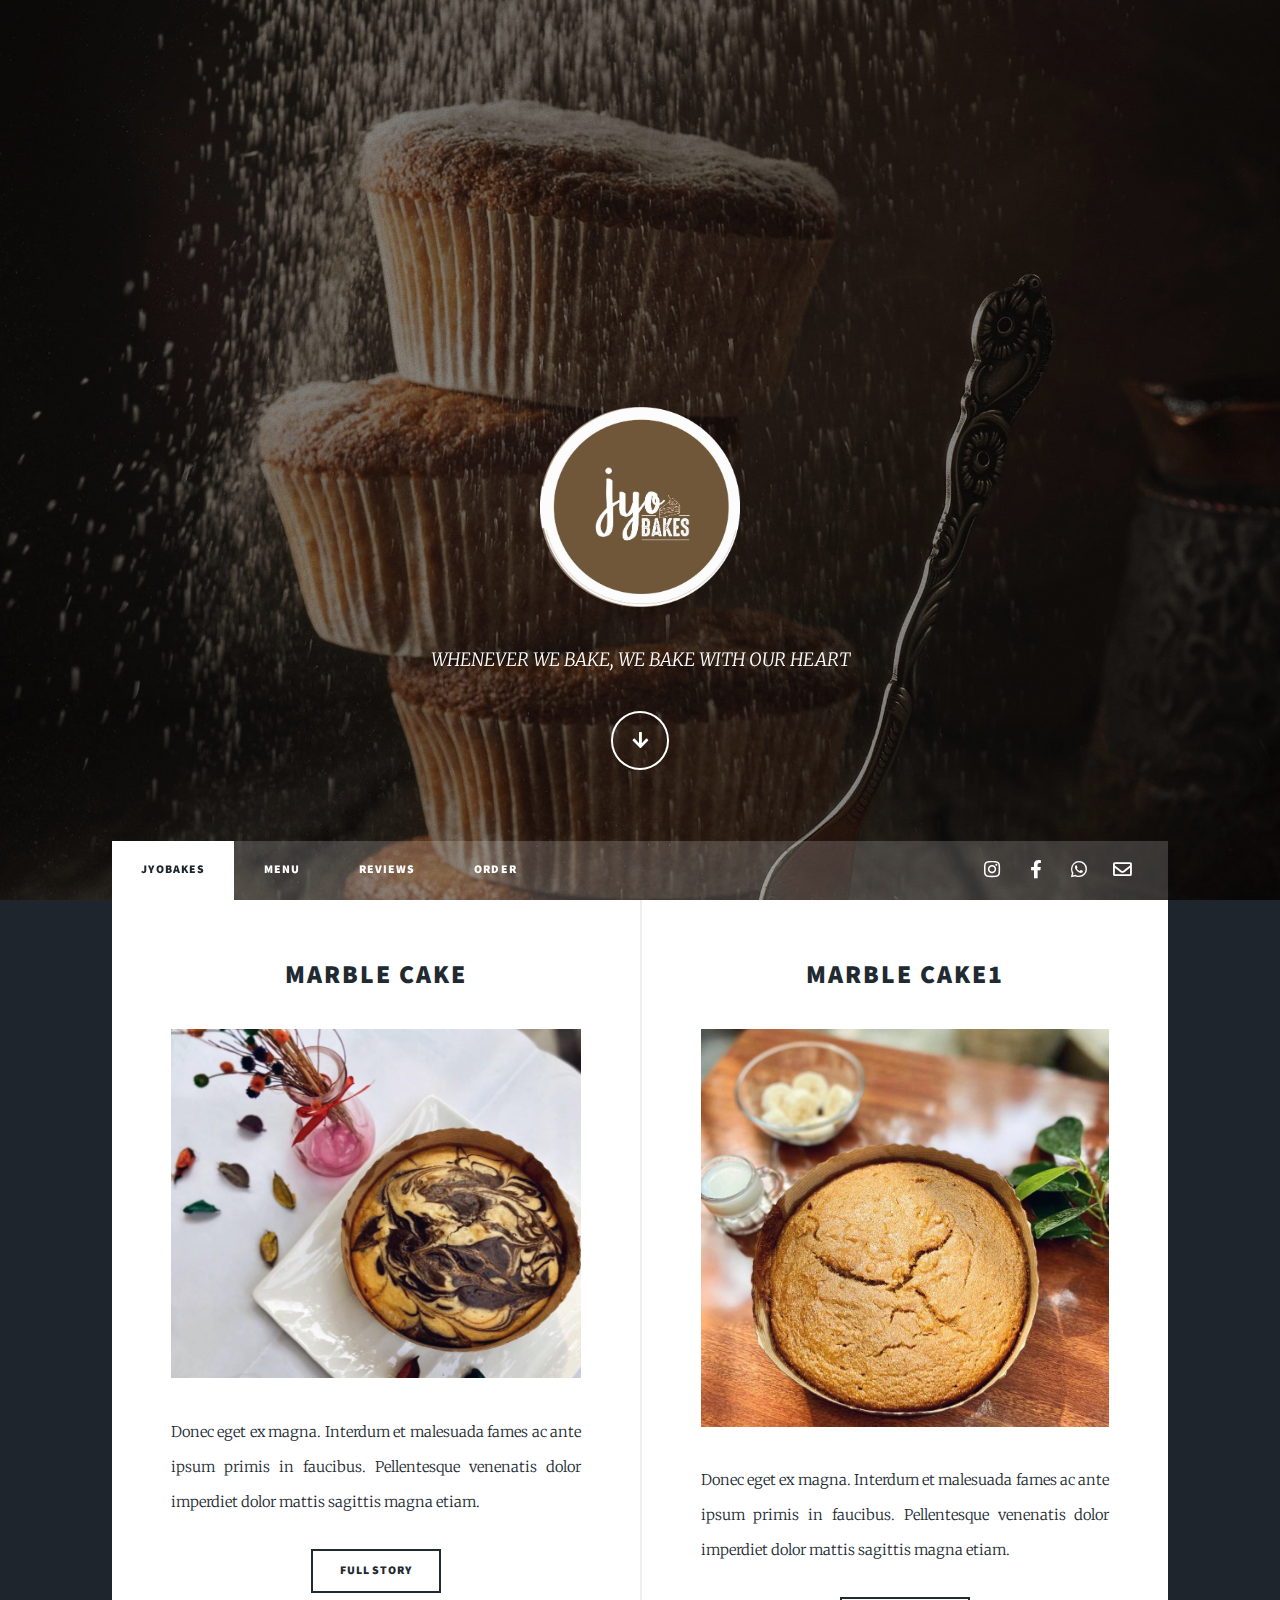
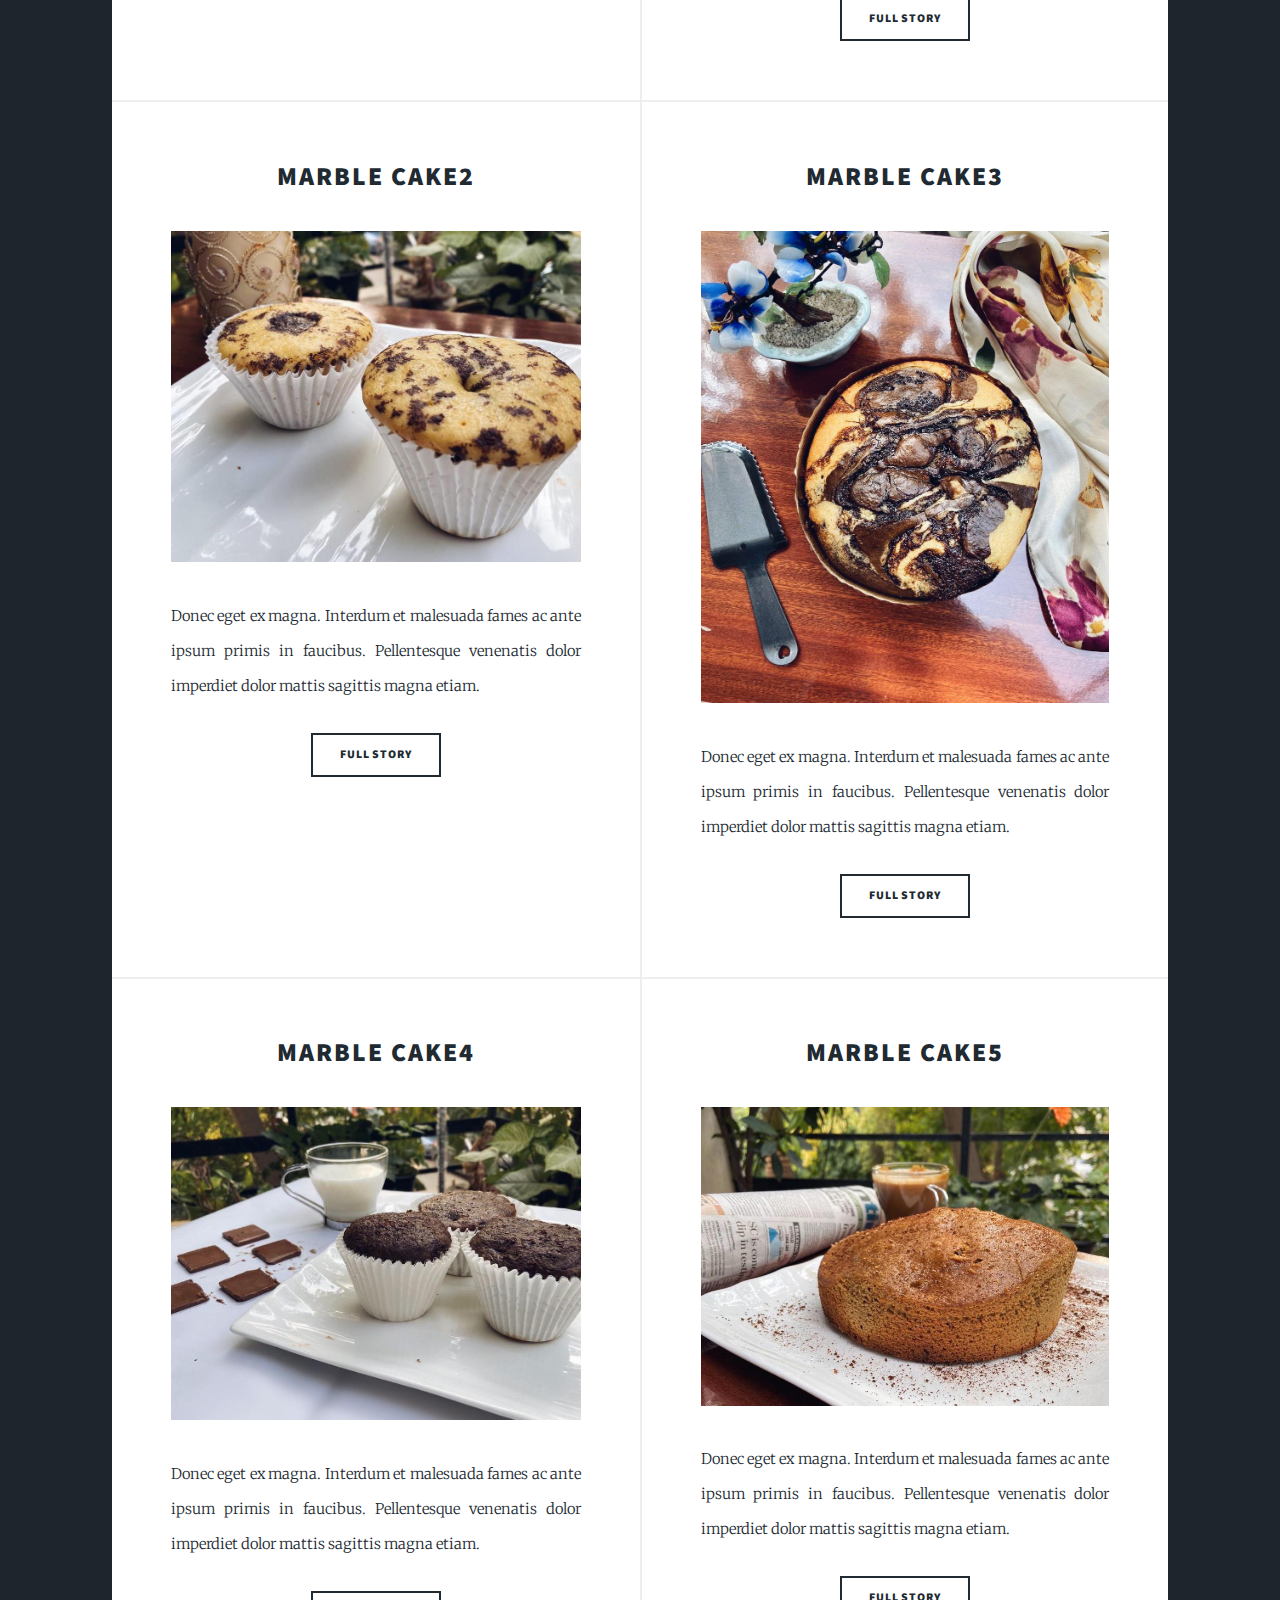
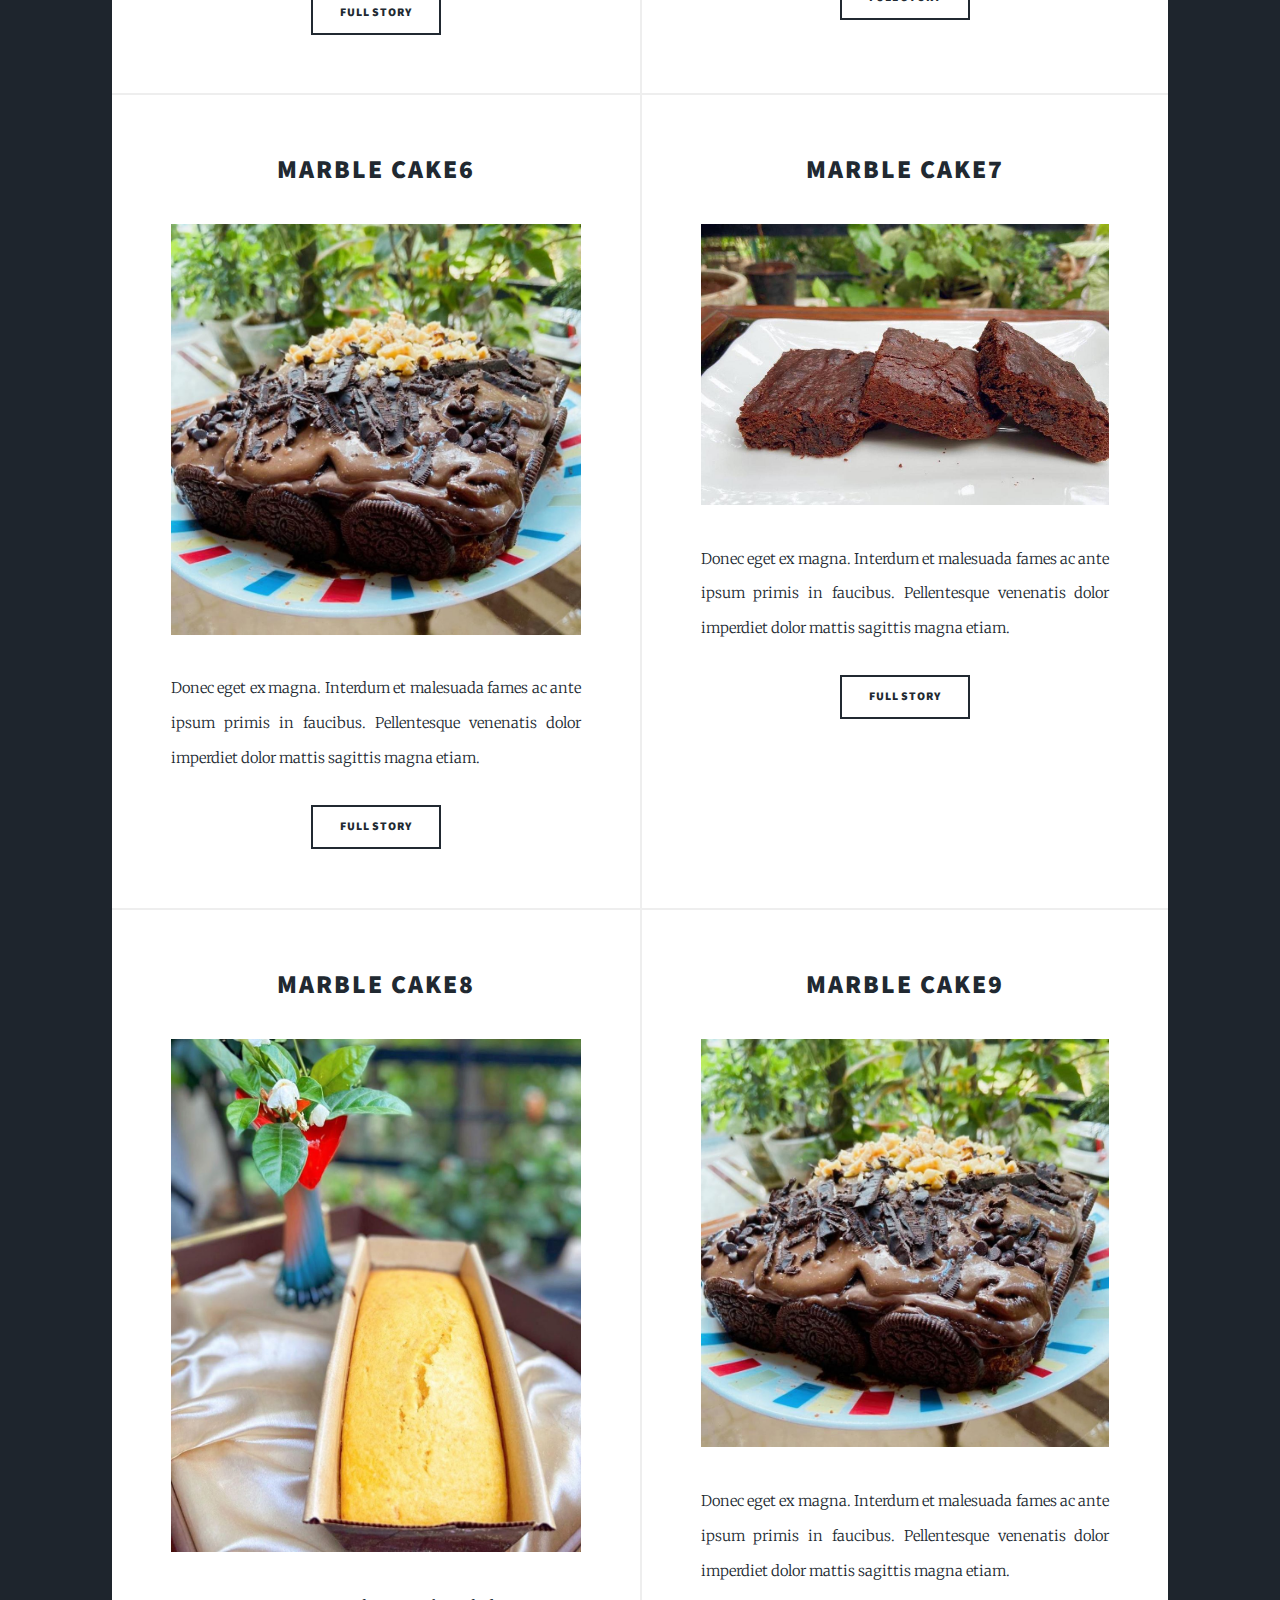
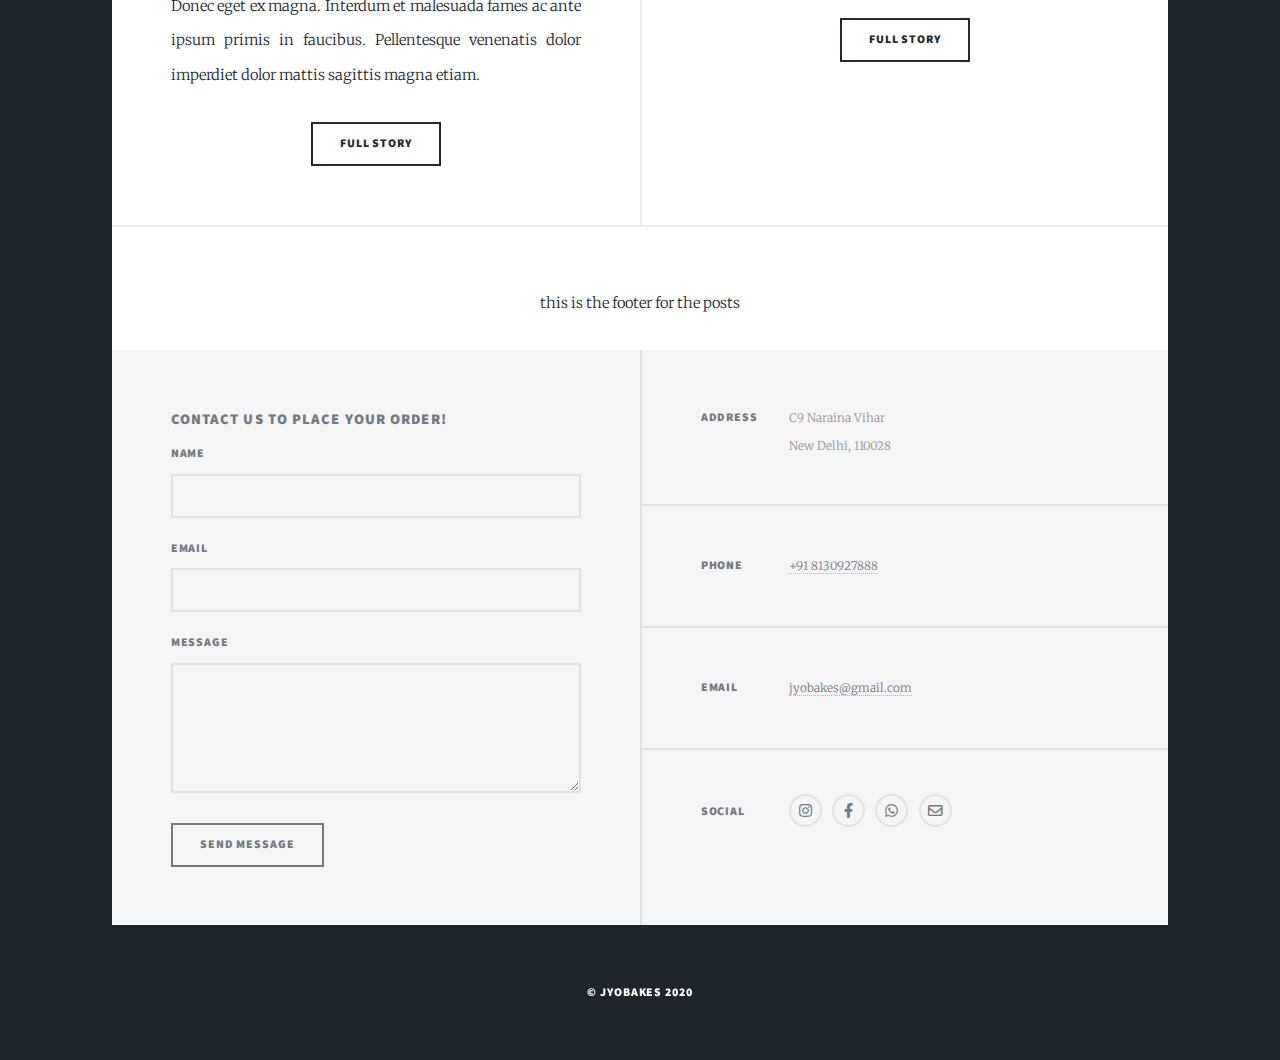
==== index.html @ 5ec3e8c3 "project structure for github pages" ====
<!DOCTYPE HTML>
<!--
	Massively by HTML5 UP
	html5up.net | @ajlkn
	Free for personal and commercial use under the CCA 3.0 license (html5up.net/license)
-->
<html>
	<head>
		<title>JyoBakes</title>
		<link rel="shortcut icon" href="logo.png" type="image/x-icon">
		<meta charset="utf-8" />
		<meta name="viewport" content="width=device-width, initial-scale=1, user-scalable=no" />
		<link rel="stylesheet" href="assets/css/main.css" />
		<noscript><link rel="stylesheet" href="assets/css/noscript.css" /></noscript>
	</head>
	<body class="is-preload">

		<!-- Wrapper -->
			<div id="wrapper" class="fade-in">

				<!-- Intro -->
					<div id="intro">
						<!-- <h1> JyoBakes</h1> -->
						<!-- <img src="logo2.png"> -->
						<img src="logo2.png" alt="JyoBakes Logo" width="200px"; height="200px"; />
						<br>
						<p>WHENEVER WE BAKE, WE BAKE WITH OUR HEART</p>
						<ul class="actions">
							<li><a href="#header" class="button icon solid solo fa-arrow-down scrolly">`</a></li>
						</ul>
					</div>

				<!-- Header -->
					<header id="header">
						<a href="index.html" class="logo">JyoBakes</a>
					</header>

				<!-- Nav -->
					<nav id="nav">
						<ul class="links">
							<li class="active"><a href="index.html">JyoBakes</a></li>
							<li><a href="generic.html">Menu</a></li>
							<li><a href="elements.html">Reviews</a></li>
							<li><a href="#order">Order</a></li>

						</ul>
						<ul class="icons">
							<li><a href="https://www.instagram.com/jyobakes/" target="_blank" class="icon brands fa-instagram"><span class="label">Instagram</span></a></li>
							<li><a href="https://www.facebook.com/jyobakes" target="_blank" class="icon brands fa-facebook-f"><span class="label">Facebook</span></a></li>
							<li><a href="https://api.whatsapp.com/send?phone=+918130927888"target="_blank" class="icon brands fa-whatsapp"><span class="label">Whatsapp</span></a></li>
							<li><a href="mailto:jyobakes@gmail.com" class="icon fa-envelope"><span class="label">Email</span></a></li>
						</ul>
					</nav>

				<!-- Main -->
					<div id="main">

						<!-- Featured Post -->
							<!-- <article class="post featured">
								<header class="major">
									<span class="date">April 25, 2017</span>
									<h2><a href="#">And this is a<br />
									massive headline</a></h2>
									<p>Aenean ornare velit lacus varius enim ullamcorper proin aliquam<br />
									facilisis ante sed etiam magna interdum congue. Lorem ipsum dolor<br />
									amet nullam sed etiam veroeros.</p>
								</header>
								<a href="#" class="image main"><img src="images/pic01.jpg" alt="" /></a>
								<ul class="actions special">
									<li><a href="#" class="button large">Full Story</a></li>
								</ul>
							</article> -->

						<!-- Posts -->
							<section class="posts">
								<article>
									<header>
										<h2>Marble Cake</h2>
									</header>
									<a href="#" class="image fit"><img src="images/pic02-.jpg" alt="" /></a>
									<p>Donec eget ex magna. Interdum et malesuada fames ac ante ipsum primis in faucibus. Pellentesque venenatis dolor imperdiet dolor mattis sagittis magna etiam.</p>
									<ul class="actions special">
										<li><a href="#" class="button">Full Story</a></li>
									</ul>
								</article>
								<article>
									<header>
										<h2>Marble Cake1</h2>
									</header>
									<a href="#" class="image fit"><img src="images/pic03-.jpg" alt="" /></a>
									<p>Donec eget ex magna. Interdum et malesuada fames ac ante ipsum primis in faucibus. Pellentesque venenatis dolor imperdiet dolor mattis sagittis magna etiam.</p>
									<ul class="actions special">
										<li><a href="#" class="button">Full Story</a></li>
									</ul>
								</article>
								<article>
									<header>
										<h2>Marble Cake2</h2>
									</header>
									<a href="#" class="image fit"><img src="images/pic04-.jpg" alt="" /></a>
									<p>Donec eget ex magna. Interdum et malesuada fames ac ante ipsum primis in faucibus. Pellentesque venenatis dolor imperdiet dolor mattis sagittis magna etiam.</p>
									<ul class="actions special">
										<li><a href="#" class="button">Full Story</a></li>
									</ul>
								</article>
								<article>
									<header>
										<h2>Marble Cake3</h2>
									</header>
									<a href="#" class="image fit"><img src="images/pic05-.jpg" alt="" /></a>
									<p>Donec eget ex magna. Interdum et malesuada fames ac ante ipsum primis in faucibus. Pellentesque venenatis dolor imperdiet dolor mattis sagittis magna etiam.</p>
									<ul class="actions special">
										<li><a href="#" class="button">Full Story</a></li>
									</ul>
								</article>
								<article>
									<header>
										<h2>Marble Cake4</h2>
									</header>
									<a href="#" class="image fit"><img src="images/pic06-.jpg" alt="" /></a>
									<p>Donec eget ex magna. Interdum et malesuada fames ac ante ipsum primis in faucibus. Pellentesque venenatis dolor imperdiet dolor mattis sagittis magna etiam.</p>
									<ul class="actions special">
										<li><a href="#" class="button">Full Story</a></li>
									</ul>
								</article>
								<article>
									<header>
										<h2>Marble Cake5</h2>
									</header>
									<a href="#" class="image fit"><img src="images/pic07-.jpg" alt="" /></a>
									<p>Donec eget ex magna. Interdum et malesuada fames ac ante ipsum primis in faucibus. Pellentesque venenatis dolor imperdiet dolor mattis sagittis magna etiam.</p>
									<ul class="actions special">
										<li><a href="#" class="button">Full Story</a></li>
									</ul>
								</article>
								<article>
									<header>
										<h2>Marble Cake6</h2>
									</header>
									<a href="#" class="image fit"><img src="images/pic10-.jpg" alt="" /></a>
									<p>Donec eget ex magna. Interdum et malesuada fames ac ante ipsum primis in faucibus. Pellentesque venenatis dolor imperdiet dolor mattis sagittis magna etiam.</p>
									<ul class="actions special">
										<li><a href="#" class="button">Full Story</a></li>
									</ul>
								</article>
								<article>
									<header>
										<h2>Marble Cake7</h2>
									</header>
									<a href="#" class="image fit"><img src="images/pic08-.jpg" alt="" /></a>
									<p>Donec eget ex magna. Interdum et malesuada fames ac ante ipsum primis in faucibus. Pellentesque venenatis dolor imperdiet dolor mattis sagittis magna etiam.</p>
									<ul class="actions special">
										<li><a href="#" class="button">Full Story</a></li>
									</ul>
								</article>
								<article>
									<header>
										<h2>Marble Cake8</h2>
									</header>
									<a href="#" class="image fit"><img src="images/pic09-.jpg" alt="" /></a>
									<p>Donec eget ex magna. Interdum et malesuada fames ac ante ipsum primis in faucibus. Pellentesque venenatis dolor imperdiet dolor mattis sagittis magna etiam.</p>
									<ul class="actions special">
										<li><a href="#" class="button">Full Story</a></li>
									</ul>
								</article>
								<article>
									<header>
										<h2>Marble Cake9</h2>
									</header>
									<a href="#" class="image fit"><img src="images/pic10-.jpg" alt="" /></a>
									<p>Donec eget ex magna. Interdum et malesuada fames ac ante ipsum primis in faucibus. Pellentesque venenatis dolor imperdiet dolor mattis sagittis magna etiam.</p>
									<ul class="actions special">
										<li><a href="#" class="button">Full Story</a></li>
									</ul>
								</article>
							</section>
							
						<!-- Footer -->
							<footer>
								this is the footer for the posts
							</footer>

					</div>

				<!-- Footer -->
					<footer id="footer">
						<section id="order">
						<h4>Contact us to place your order! </h4>
							<form method="post" action="#">
								<div class="fields">
									<div class="field">
										<label for="name">Name</label>
										<input type="text" name="name" id="name" />
									</div>
									<div class="field">
										<label for="email">Email</label>
										<input type="text" name="email" id="email" />
									</div>
									<div class="field">
										<label for="message">Message</label>
										<textarea name="message" id="message" rows="3"></textarea>
									</div>
								</div>
								<ul class="actions">
									<li><input type="submit" value="Send Message" /></li>
								</ul>
							</form>
						</section>
						<section class="split contact">
							<section class="alt">
								<h3>Address</h3>
								<p>C9 Naraina Vihar<br />
								New Delhi, 110028</p>
							</section>
							<section>
								<h3>Phone</h3>
								<p><a href="#">+91 8130927888</a></p>
							</section>
							<section>
								<h3>Email</h3>
								<p><a href="#">jyobakes@gmail.com</a></p>
							</section>
							<section>
								<h3>Social</h3>
								<ul class="icons alt">
									<li><a href="https://www.instagram.com/jyobakes/" target="_blank" class="icon brands alt fa-instagram"><span class="label">Instagram</span></a></li>
									<li><a href="https://www.facebook.com/jyobakes" target="_blank" class="icon brands alt fa-facebook-f"><span class="label">Facebook</span></a></li>
									<li><a href="https://api.whatsapp.com/send?phone=+918130927888" target="_blank" class="icon brands alt fa-whatsapp"><span class="label">Whatsapp</span></a></li>
									<li><a href="mailto:jyobakes@gmail.com" class="icon alt fa-envelope"><span class="label">Email</span></a></li>
								</ul>
							</section>
						</section>
					</footer>

				<!-- Copyright -->
					<div id="copyright">
						<ul><h6>&copy; JyoBakes 2020</h6>
						</ul>
					</div>

					<a href="https://api.whatsapp.com/send?phone=+918130927888" class="floater-whatsapp">
						<img alt="JyoBakes Whatsapp Link" src="./images/WhatsApp.svg">
					</a>
			</div>

		<!-- Scripts -->
		<!-- <script>
							// When the user scrolls the page, execute myFunction 
				window.onscroll = function() {myFunction()};

				// Get the header
				var header = document.getElementById("nav");

				// Get the offset position of the navbar
				var sticky = header.offsetTop;

				// Add the sticky class to the header when you reach its scroll position. Remove "sticky" when you leave the scroll position
				function myFunction() {
					if (window.pageYOffset > sticky) {
						header.classList.add("sticky");
					} else {
						header.classList.remove("sticky");
					}
				}
		</script> -->
			<script src="assets/js/jquery.min.js"></script>
			<script src="assets/js/jquery.scrollex.min.js"></script>
			<script src="assets/js/jquery.scrolly.min.js"></script>
			<script src="assets/js/browser.min.js"></script>
			<script src="assets/js/breakpoints.min.js"></script>
			<script src="assets/js/util.js"></script>
			<script src="assets/js/main.js"></script>

	</body>
</html>
---- assets/css/main.css ----
@import url(fontawesome-all.min.css);
@import url("https://fonts.googleapis.com/css?family=Merriweather:300,700,300italic,700italic|Source+Sans+Pro:900");

/*
	Massively by HTML5 UP
	html5up.net | @ajlkn
	Free for personal and commercial use under the CCA 3.0 license (html5up.net/license)
*/

html, body, div, span, applet, object,
iframe, h1, h2, h3, h4, h5, h6, p, blockquote,
pre, a, abbr, acronym, address, big, cite,
code, del, dfn, em, img, ins, kbd, q, s, samp,
small, strike, strong, sub, sup, tt, var, b,
u, i, center, dl, dt, dd, ol, ul, li, fieldset,
form, label, legend, table, caption, tbody,
tfoot, thead, tr, th, td, article, aside,
canvas, details, embed, figure, figcaption,
footer, header, hgroup, menu, nav, output, ruby,
section, summary, time, mark, audio, video {
	margin: 0;
	padding: 0;
	border: 0;
	font-size: 100%;
	font: inherit;
	vertical-align: baseline;}

article, aside, details, figcaption, figure,
footer, header, hgroup, menu, nav, section {
	display: block;}

body {
	line-height: 1;
}

ol, ul {
	list-style: none;
}

blockquote, q {
	quotes: none;
}

	blockquote:before, blockquote:after, q:before, q:after {
		content: '';
		content: none;
	}

table {
	border-collapse: collapse;
	border-spacing: 0;
}

body {
	-webkit-text-size-adjust: none;
}

mark {
	background-color: transparent;
	color: inherit;
}

input::-moz-focus-inner {
	border: 0;
	padding: 0;
}

input, select, textarea {
	-moz-appearance: none;
	-webkit-appearance: none;
	-ms-appearance: none;
	appearance: none;
}

/* Basic */

	@-ms-viewport {
		width: device-width;
	}

	body {
		-ms-overflow-style: scrollbar;
	}

	@media screen and (max-width: 480px) {

		html, body {
			min-width: 320px;
		}

	}

	html {
		box-sizing: border-box;
	}

	*, *:before, *:after {
		box-sizing: inherit;
	}

	body {
		background-color: #1e252d;
	}

		body.is-preload *, body.is-preload *:before, body.is-preload *:after {
			-moz-animation: none !important;
			-webkit-animation: none !important;
			-ms-animation: none !important;
			animation: none !important;
			-moz-transition: none !important;
			-webkit-transition: none !important;
			-ms-transition: none !important;
			transition: none !important;
		}

/* Type */

	html {
		font-size: 16pt;
	}

		@media screen and (max-width: 1680px) {

			html {
				font-size: 12pt;
			}

		}

		@media screen and (max-width: 1280px) {

			html {
				font-size: 11pt;
			}

		}

		@media screen and (max-width: 360px) {

			html {
				font-size: 10pt;
			}

		}

	body {
		color: #212931;
	}

	body, input, select, textarea {
		font-family: "Merriweather", Georgia, serif;
		font-weight: 300;
		font-size: 1rem;
		line-height: 2.375;
	}

	a {
		-moz-transition: color 0.2s ease-in-out, background-color 0.2s ease-in-out, border-color 0.2s ease-in-out, box-shadow 0.2s ease-in-out;
		-webkit-transition: color 0.2s ease-in-out, background-color 0.2s ease-in-out, border-color 0.2s ease-in-out, box-shadow 0.2s ease-in-out;
		-ms-transition: color 0.2s ease-in-out, background-color 0.2s ease-in-out, border-color 0.2s ease-in-out, box-shadow 0.2s ease-in-out;
		transition: color 0.2s ease-in-out, background-color 0.2s ease-in-out, border-color 0.2s ease-in-out, box-shadow 0.2s ease-in-out;
		border-bottom: dotted 1px;
		text-decoration: none;
	}

		a:hover {
			color: #70573A !important;
			border-bottom-color: transparent;
		}

	strong, b {
		font-weight: 600;
	}

	em, i {
		font-style: italic;
	}

	p {
		text-align: justify;
		margin: 0 0 2rem 0;
	}

	h1, h2, h3, h4, h5, h6 {
		font-family: "Source Sans Pro", Helvetica, sans-serif;
		font-weight: 900;
		line-height: 1.5;
		letter-spacing: 0.075em;
		text-transform: uppercase;
		margin: 0 0 1rem 0;
	}

		h1 a, h2 a, h3 a, h4 a, h5 a, h6 a {
			border-bottom: 0;
			color: inherit;
			text-decoration: none;
		}

	h1 {
		font-size: 4rem;
		line-height: 1.1;
		margin: 0 0 2rem 0;
	}

	h2 {
		font-size: 1.75rem;
		line-height: 1.3;
		margin: 0 0 1.5rem 0;
	}

	h3 {
		font-size: 1.25rem;
		margin: 0 0 1.5rem 0;
	}

	h4 {
		font-size: 1rem;
	}

	h5 {
		font-size: 0.9rem;
	}

	h6 {
		font-size: 0.8rem;
	}

	sub {
		font-size: 0.8rem;
		position: relative;
		top: 0.5rem;
	}

	sup {
		font-size: 0.8rem;
		position: relative;
		top: -0.5rem;
	}

	blockquote {
		border-left: solid 4px;
		font-style: italic;
		margin: 0 0 2rem 0;
		padding: 0.5rem 0 0.5rem 2rem;
	}

	code {
		border: solid 2px;
		font-family: "Courier New", monospace;
		font-size: 0.9rem;
		margin: 0 0.25rem;
		padding: 0.25rem 0.65rem;
	}

	pre {
		-webkit-overflow-scrolling: touch;
		font-family: "Courier New", monospace;
		font-size: 0.9rem;
		margin: 0 0 2rem 0;
	}

		pre code {
			display: block;
			line-height: 1.75;
			padding: 1rem 1.5rem;
			overflow-x: auto;
		}

	hr {
		border: 0;
		border-bottom: solid 2px;
		margin: 3rem 0;
	}

		hr.major {
			margin: 5rem 0;
		}

	.align-left {
		text-align: left;
	}

	.align-center {
		text-align: center;
	}

	.align-right {
		text-align: right;
	}

	input, select, textarea {
		color: #212931;
	}

	a {
		color: #212931;
		border-bottom-color: rgba(33, 41, 49, 0.5);
	}

		a:hover {
			border-bottom-color: transparent;
			color: #70573A !important;
		}

	strong, b {
		color: #212931;
	}

	h1, h2, h3, h4, h5, h6 {
		color: #212931;
	}

	blockquote {
		border-left-color: #eeeeee;
	}

	code {
		background: rgba(220, 220, 220, 0.25);
		border-color: #eeeeee;
	}

	hr {
		border-bottom-color: #eeeeee;
	}

/* Row */

	.row {
		display: flex;
		flex-wrap: wrap;
		box-sizing: border-box;
		align-items: stretch;
	}

		.row > * {
			box-sizing: border-box;
		}

		.row.gtr-uniform > * > :last-child {
			margin-bottom: 0;
		}

		.row.aln-left {
			justify-content: flex-start;
		}

		.row.aln-center {
			justify-content: center;
		}

		.row.aln-right {
			justify-content: flex-end;
		}

		.row.aln-top {
			align-items: flex-start;
		}

		.row.aln-middle {
			align-items: center;
		}

		.row.aln-bottom {
			align-items: flex-end;
		}

		.row > .imp {
			order: -1;
		}

		.row > .col-1 {
			width: 8.33333%;
		}

		.row > .off-1 {
			margin-left: 8.33333%;
		}

		.row > .col-2 {
			width: 16.66667%;
		}

		.row > .off-2 {
			margin-left: 16.66667%;
		}

		.row > .col-3 {
			width: 25%;
		}

		.row > .off-3 {
			margin-left: 25%;
		}

		.row > .col-4 {
			width: 33.33333%;
		}

		.row > .off-4 {
			margin-left: 33.33333%;
		}

		.row > .col-5 {
			width: 41.66667%;
		}

		.row > .off-5 {
			margin-left: 41.66667%;
		}

		.row > .col-6 {
			width: 50%;
		}

		.row > .off-6 {
			margin-left: 50%;
		}

		.row > .col-7 {
			width: 58.33333%;
		}

		.row > .off-7 {
			margin-left: 58.33333%;
		}

		.row > .col-8 {
			width: 66.66667%;
		}

		.row > .off-8 {
			margin-left: 66.66667%;
		}

		.row > .col-9 {
			width: 75%;
		}

		.row > .off-9 {
			margin-left: 75%;
		}

		.row > .col-10 {
			width: 83.33333%;
		}

		.row > .off-10 {
			margin-left: 83.33333%;
		}

		.row > .col-11 {
			width: 91.66667%;
		}

		.row > .off-11 {
			margin-left: 91.66667%;
		}

		.row > .col-12 {
			width: 100%;
		}

		.row > .off-12 {
			margin-left: 100%;
		}

		.row.gtr-0 {
			margin-top: 0;
			margin-left: 0rem;
		}

			.row.gtr-0 > * {
				padding: 0 0 0 0rem;
			}

			.row.gtr-0.gtr-uniform {
				margin-top: 0rem;
			}

				.row.gtr-0.gtr-uniform > * {
					padding-top: 0rem;
				}

		.row.gtr-25 {
			margin-top: 0;
			margin-left: -0.375rem;
		}

			.row.gtr-25 > * {
				padding: 0 0 0 0.375rem;
			}

			.row.gtr-25.gtr-uniform {
				margin-top: -0.375rem;
			}

				.row.gtr-25.gtr-uniform > * {
					padding-top: 0.375rem;
				}

		.row.gtr-50 {
			margin-top: 0;
			margin-left: -0.75rem;
		}

			.row.gtr-50 > * {
				padding: 0 0 0 0.75rem;
			}

			.row.gtr-50.gtr-uniform {
				margin-top: -0.75rem;
			}

				.row.gtr-50.gtr-uniform > * {
					padding-top: 0.75rem;
				}

		.row {
			margin-top: 0;
			margin-left: -1.5rem;
		}

			.row > * {
				padding: 0 0 0 1.5rem;
			}

			.row.gtr-uniform {
				margin-top: -1.5rem;
			}

				.row.gtr-uniform > * {
					padding-top: 1.5rem;
				}

		.row.gtr-150 {
			margin-top: 0;
			margin-left: -2.25rem;
		}

			.row.gtr-150 > * {
				padding: 0 0 0 2.25rem;
			}

			.row.gtr-150.gtr-uniform {
				margin-top: -2.25rem;
			}

				.row.gtr-150.gtr-uniform > * {
					padding-top: 2.25rem;
				}

		.row.gtr-200 {
			margin-top: 0;
			margin-left: -3rem;
		}

			.row.gtr-200 > * {
				padding: 0 0 0 3rem;
			}

			.row.gtr-200.gtr-uniform {
				margin-top: -3rem;
			}

				.row.gtr-200.gtr-uniform > * {
					padding-top: 3rem;
				}

		@media screen and (max-width: 1680px) {

			.carousel {
				padding: 1.5em 0 1.5em 0;
			}

				.carousel .reel {
					padding: 0 1.5em 0 1.5em;
				}

				.carousel article {
					width: 18em;
					margin: 0 1.25em 0 0;
				}

			.row {
				display: flex;
				flex-wrap: wrap;
				box-sizing: border-box;
				align-items: stretch;
			}

				.row > * {
					box-sizing: border-box;
				}

				.row.gtr-uniform > * > :last-child {
					margin-bottom: 0;
				}

				.row.aln-left {
					justify-content: flex-start;
				}

				.row.aln-center {
					justify-content: center;
				}

				.row.aln-right {
					justify-content: flex-end;
				}

				.row.aln-top {
					align-items: flex-start;
				}

				.row.aln-middle {
					align-items: center;
				}

				.row.aln-bottom {
					align-items: flex-end;
				}

				.row > .imp-xlarge {
					order: -1;
				}

				.row > .col-1-xlarge {
					width: 8.33333%;
				}

				.row > .off-1-xlarge {
					margin-left: 8.33333%;
				}

				.row > .col-2-xlarge {
					width: 16.66667%;
				}

				.row > .off-2-xlarge {
					margin-left: 16.66667%;
				}

				.row > .col-3-xlarge {
					width: 25%;
				}

				.row > .off-3-xlarge {
					margin-left: 25%;
				}

				.row > .col-4-xlarge {
					width: 33.33333%;
				}

				.row > .off-4-xlarge {
					margin-left: 33.33333%;
				}

				.row > .col-5-xlarge {
					width: 41.66667%;
				}

				.row > .off-5-xlarge {
					margin-left: 41.66667%;
				}

				.row > .col-6-xlarge {
					width: 50%;
				}

				.row > .off-6-xlarge {
					margin-left: 50%;
				}

				.row > .col-7-xlarge {
					width: 58.33333%;
				}

				.row > .off-7-xlarge {
					margin-left: 58.33333%;
				}

				.row > .col-8-xlarge {
					width: 66.66667%;
				}

				.row > .off-8-xlarge {
					margin-left: 66.66667%;
				}

				.row > .col-9-xlarge {
					width: 75%;
				}

				.row > .off-9-xlarge {
					margin-left: 75%;
				}

				.row > .col-10-xlarge {
					width: 83.33333%;
				}

				.row > .off-10-xlarge {
					margin-left: 83.33333%;
				}

				.row > .col-11-xlarge {
					width: 91.66667%;
				}

				.row > .off-11-xlarge {
					margin-left: 91.66667%;
				}

				.row > .col-12-xlarge {
					width: 100%;
				}

				.row > .off-12-xlarge {
					margin-left: 100%;
				}

				.row.gtr-0 {
					margin-top: 0;
					margin-left: 0rem;
				}

					.row.gtr-0 > * {
						padding: 0 0 0 0rem;
					}

					.row.gtr-0.gtr-uniform {
						margin-top: 0rem;
					}

						.row.gtr-0.gtr-uniform > * {
							padding-top: 0rem;
						}

				.row.gtr-25 {
					margin-top: 0;
					margin-left: -0.375rem;
				}

					.row.gtr-25 > * {
						padding: 0 0 0 0.375rem;
					}

					.row.gtr-25.gtr-uniform {
						margin-top: -0.375rem;
					}

						.row.gtr-25.gtr-uniform > * {
							padding-top: 0.375rem;
						}

				.row.gtr-50 {
					margin-top: 0;
					margin-left: -0.75rem;
				}

					.row.gtr-50 > * {
						padding: 0 0 0 0.75rem;
					}

					.row.gtr-50.gtr-uniform {
						margin-top: -0.75rem;
					}

						.row.gtr-50.gtr-uniform > * {
							padding-top: 0.75rem;
						}

				.row {
					margin-top: 0;
					margin-left: -1.5rem;
				}

					.row > * {
						padding: 0 0 0 1.5rem;
					}

					.row.gtr-uniform {
						margin-top: -1.5rem;
					}

						.row.gtr-uniform > * {
							padding-top: 1.5rem;
						}

				.row.gtr-150 {
					margin-top: 0;
					margin-left: -2.25rem;
				}

					.row.gtr-150 > * {
						padding: 0 0 0 2.25rem;
					}

					.row.gtr-150.gtr-uniform {
						margin-top: -2.25rem;
					}

						.row.gtr-150.gtr-uniform > * {
							padding-top: 2.25rem;
						}

				.row.gtr-200 {
					margin-top: 0;
					margin-left: -3rem;
				}

					.row.gtr-200 > * {
						padding: 0 0 0 3rem;
					}

					.row.gtr-200.gtr-uniform {
						margin-top: -3rem;
					}

						.row.gtr-200.gtr-uniform > * {
							padding-top: 3rem;
						}

		}

		@media screen and (max-width: 1280px) {

			.row {
				display: flex;
				flex-wrap: wrap;
				box-sizing: border-box;
				align-items: stretch;
			}

				.row > * {
					box-sizing: border-box;
				}

				.row.gtr-uniform > * > :last-child {
					margin-bottom: 0;
				}

				.row.aln-left {
					justify-content: flex-start;
				}

				.row.aln-center {
					justify-content: center;
				}

				.row.aln-right {
					justify-content: flex-end;
				}

				.row.aln-top {
					align-items: flex-start;
				}

				.row.aln-middle {
					align-items: center;
				}

				.row.aln-bottom {
					align-items: flex-end;
				}

				.row > .imp-large {
					order: -1;
				}

				.row > .col-1-large {
					width: 8.33333%;
				}

				.row > .off-1-large {
					margin-left: 8.33333%;
				}

				.row > .col-2-large {
					width: 16.66667%;
				}

				.row > .off-2-large {
					margin-left: 16.66667%;
				}

				.row > .col-3-large {
					width: 25%;
				}

				.row > .off-3-large {
					margin-left: 25%;
				}

				.row > .col-4-large {
					width: 33.33333%;
				}

				.row > .off-4-large {
					margin-left: 33.33333%;
				}

				.row > .col-5-large {
					width: 41.66667%;
				}

				.row > .off-5-large {
					margin-left: 41.66667%;
				}

				.row > .col-6-large {
					width: 50%;
				}

				.row > .off-6-large {
					margin-left: 50%;
				}

				.row > .col-7-large {
					width: 58.33333%;
				}

				.row > .off-7-large {
					margin-left: 58.33333%;
				}

				.row > .col-8-large {
					width: 66.66667%;
				}

				.row > .off-8-large {
					margin-left: 66.66667%;
				}

				.row > .col-9-large {
					width: 75%;
				}

				.row > .off-9-large {
					margin-left: 75%;
				}

				.row > .col-10-large {
					width: 83.33333%;
				}

				.row > .off-10-large {
					margin-left: 83.33333%;
				}

				.row > .col-11-large {
					width: 91.66667%;
				}

				.row > .off-11-large {
					margin-left: 91.66667%;
				}

				.row > .col-12-large {
					width: 100%;
				}

				.row > .off-12-large {
					margin-left: 100%;
				}

				.row.gtr-0 {
					margin-top: 0;
					margin-left: 0rem;
				}

					.row.gtr-0 > * {
						padding: 0 0 0 0rem;
					}

					.row.gtr-0.gtr-uniform {
						margin-top: 0rem;
					}

						.row.gtr-0.gtr-uniform > * {
							padding-top: 0rem;
						}

				.row.gtr-25 {
					margin-top: 0;
					margin-left: -0.375rem;
				}

					.row.gtr-25 > * {
						padding: 0 0 0 0.375rem;
					}

					.row.gtr-25.gtr-uniform {
						margin-top: -0.375rem;
					}

						.row.gtr-25.gtr-uniform > * {
							padding-top: 0.375rem;
						}

				.row.gtr-50 {
					margin-top: 0;
					margin-left: -0.75rem;
				}

					.row.gtr-50 > * {
						padding: 0 0 0 0.75rem;
					}

					.row.gtr-50.gtr-uniform {
						margin-top: -0.75rem;
					}

						.row.gtr-50.gtr-uniform > * {
							padding-top: 0.75rem;
						}

				.row {
					margin-top: 0;
					margin-left: -1.5rem;
				}

					.row > * {
						padding: 0 0 0 1.5rem;
					}

					.row.gtr-uniform {
						margin-top: -1.5rem;
					}

						.row.gtr-uniform > * {
							padding-top: 1.5rem;
						}

				.row.gtr-150 {
					margin-top: 0;
					margin-left: -2.25rem;
				}

					.row.gtr-150 > * {
						padding: 0 0 0 2.25rem;
					}

					.row.gtr-150.gtr-uniform {
						margin-top: -2.25rem;
					}

						.row.gtr-150.gtr-uniform > * {
							padding-top: 2.25rem;
						}

				.row.gtr-200 {
					margin-top: 0;
					margin-left: -3rem;
				}

					.row.gtr-200 > * {
						padding: 0 0 0 3rem;
					}

					.row.gtr-200.gtr-uniform {
						margin-top: -3rem;
					}

						.row.gtr-200.gtr-uniform > * {
							padding-top: 3rem;
						}

		}

		@media screen and (max-width: 980px) {

			.row {
				display: flex;
				flex-wrap: wrap;
				box-sizing: border-box;
				align-items: stretch;
			}

				.row > * {
					box-sizing: border-box;
				}

				.row.gtr-uniform > * > :last-child {
					margin-bottom: 0;
				}

				.row.aln-left {
					justify-content: flex-start;
				}

				.row.aln-center {
					justify-content: center;
				}

				.row.aln-right {
					justify-content: flex-end;
				}

				.row.aln-top {
					align-items: flex-start;
				}

				.row.aln-middle {
					align-items: center;
				}

				.row.aln-bottom {
					align-items: flex-end;
				}

				.row > .imp-medium {
					order: -1;
				}

				.row > .col-1-medium {
					width: 8.33333%;
				}

				.row > .off-1-medium {
					margin-left: 8.33333%;
				}

				.row > .col-2-medium {
					width: 16.66667%;
				}

				.row > .off-2-medium {
					margin-left: 16.66667%;
				}

				.row > .col-3-medium {
					width: 25%;
				}

				.row > .off-3-medium {
					margin-left: 25%;
				}

				.row > .col-4-medium {
					width: 33.33333%;
				}

				.row > .off-4-medium {
					margin-left: 33.33333%;
				}

				.row > .col-5-medium {
					width: 41.66667%;
				}

				.row > .off-5-medium {
					margin-left: 41.66667%;
				}

				.row > .col-6-medium {
					width: 50%;
				}

				.row > .off-6-medium {
					margin-left: 50%;
				}

				.row > .col-7-medium {
					width: 58.33333%;
				}

				.row > .off-7-medium {
					margin-left: 58.33333%;
				}

				.row > .col-8-medium {
					width: 66.66667%;
				}

				.row > .off-8-medium {
					margin-left: 66.66667%;
				}

				.row > .col-9-medium {
					width: 75%;
				}

				.row > .off-9-medium {
					margin-left: 75%;
				}

				.row > .col-10-medium {
					width: 83.33333%;
				}

				.row > .off-10-medium {
					margin-left: 83.33333%;
				}

				.row > .col-11-medium {
					width: 91.66667%;
				}

				.row > .off-11-medium {
					margin-left: 91.66667%;
				}

				.row > .col-12-medium {
					width: 100%;
				}

				.row > .off-12-medium {
					margin-left: 100%;
				}

				.row.gtr-0 {
					margin-top: 0;
					margin-left: 0rem;
				}

					.row.gtr-0 > * {
						padding: 0 0 0 0rem;
					}

					.row.gtr-0.gtr-uniform {
						margin-top: 0rem;
					}

						.row.gtr-0.gtr-uniform > * {
							padding-top: 0rem;
						}

				.row.gtr-25 {
					margin-top: 0;
					margin-left: -0.375rem;
				}

					.row.gtr-25 > * {
						padding: 0 0 0 0.375rem;
					}

					.row.gtr-25.gtr-uniform {
						margin-top: -0.375rem;
					}

						.row.gtr-25.gtr-uniform > * {
							padding-top: 0.375rem;
						}

				.row.gtr-50 {
					margin-top: 0;
					margin-left: -0.75rem;
				}

					.row.gtr-50 > * {
						padding: 0 0 0 0.75rem;
					}

					.row.gtr-50.gtr-uniform {
						margin-top: -0.75rem;
					}

						.row.gtr-50.gtr-uniform > * {
							padding-top: 0.75rem;
						}

				.row {
					margin-top: 0;
					margin-left: -1.5rem;
				}

					.row > * {
						padding: 0 0 0 1.5rem;
					}

					.row.gtr-uniform {
						margin-top: -1.5rem;
					}

						.row.gtr-uniform > * {
							padding-top: 1.5rem;
						}

				.row.gtr-150 {
					margin-top: 0;
					margin-left: -2.25rem;
				}

					.row.gtr-150 > * {
						padding: 0 0 0 2.25rem;
					}

					.row.gtr-150.gtr-uniform {
						margin-top: -2.25rem;
					}

						.row.gtr-150.gtr-uniform > * {
							padding-top: 2.25rem;
						}

				.row.gtr-200 {
					margin-top: 0;
					margin-left: -3rem;
				}

					.row.gtr-200 > * {
						padding: 0 0 0 3rem;
					}

					.row.gtr-200.gtr-uniform {
						margin-top: -3rem;
					}

						.row.gtr-200.gtr-uniform > * {
							padding-top: 3rem;
						}

		}

		@media screen and (max-width: 736px) {

			.row {
				display: flex;
				flex-wrap: wrap;
				box-sizing: border-box;
				align-items: stretch;
			}

				.row > * {
					box-sizing: border-box;
				}

				.row.gtr-uniform > * > :last-child {
					margin-bottom: 0;
				}

				.row.aln-left {
					justify-content: flex-start;
				}

				.row.aln-center {
					justify-content: center;
				}

				.row.aln-right {
					justify-content: flex-end;
				}

				.row.aln-top {
					align-items: flex-start;
				}

				.row.aln-middle {
					align-items: center;
				}

				.row.aln-bottom {
					align-items: flex-end;
				}

				.row > .imp-small {
					order: -1;
				}

				.row > .col-1-small {
					width: 8.33333%;
				}

				.row > .off-1-small {
					margin-left: 8.33333%;
				}

				.row > .col-2-small {
					width: 16.66667%;
				}

				.row > .off-2-small {
					margin-left: 16.66667%;
				}

				.row > .col-3-small {
					width: 25%;
				}

				.row > .off-3-small {
					margin-left: 25%;
				}

				.row > .col-4-small {
					width: 33.33333%;
				}

				.row > .off-4-small {
					margin-left: 33.33333%;
				}

				.row > .col-5-small {
					width: 41.66667%;
				}

				.row > .off-5-small {
					margin-left: 41.66667%;
				}

				.row > .col-6-small {
					width: 50%;
				}

				.row > .off-6-small {
					margin-left: 50%;
				}

				.row > .col-7-small {
					width: 58.33333%;
				}

				.row > .off-7-small {
					margin-left: 58.33333%;
				}

				.row > .col-8-small {
					width: 66.66667%;
				}

				.row > .off-8-small {
					margin-left: 66.66667%;
				}

				.row > .col-9-small {
					width: 75%;
				}

				.row > .off-9-small {
					margin-left: 75%;
				}

				.row > .col-10-small {
					width: 83.33333%;
				}

				.row > .off-10-small {
					margin-left: 83.33333%;
				}

				.row > .col-11-small {
					width: 91.66667%;
				}

				.row > .off-11-small {
					margin-left: 91.66667%;
				}

				.row > .col-12-small {
					width: 100%;
				}

				.row > .off-12-small {
					margin-left: 100%;
				}

				.row.gtr-0 {
					margin-top: 0;
					margin-left: 0rem;
				}

					.row.gtr-0 > * {
						padding: 0 0 0 0rem;
					}

					.row.gtr-0.gtr-uniform {
						margin-top: 0rem;
					}

						.row.gtr-0.gtr-uniform > * {
							padding-top: 0rem;
						}

				.row.gtr-25 {
					margin-top: 0;
					margin-left: -0.375rem;
				}

					.row.gtr-25 > * {
						padding: 0 0 0 0.375rem;
					}

					.row.gtr-25.gtr-uniform {
						margin-top: -0.375rem;
					}

						.row.gtr-25.gtr-uniform > * {
							padding-top: 0.375rem;
						}

				.row.gtr-50 {
					margin-top: 0;
					margin-left: -0.75rem;
				}

					.row.gtr-50 > * {
						padding: 0 0 0 0.75rem;
					}

					.row.gtr-50.gtr-uniform {
						margin-top: -0.75rem;
					}

						.row.gtr-50.gtr-uniform > * {
							padding-top: 0.75rem;
						}

				.row {
					margin-top: 0;
					margin-left: -1.5rem;
				}

					.row > * {
						padding: 0 0 0 1.5rem;
					}

					.row.gtr-uniform {
						margin-top: -1.5rem;
					}

						.row.gtr-uniform > * {
							padding-top: 1.5rem;
						}

				.row.gtr-150 {
					margin-top: 0;
					margin-left: -2.25rem;
				}

					.row.gtr-150 > * {
						padding: 0 0 0 2.25rem;
					}

					.row.gtr-150.gtr-uniform {
						margin-top: -2.25rem;
					}

						.row.gtr-150.gtr-uniform > * {
							padding-top: 2.25rem;
						}

				.row.gtr-200 {
					margin-top: 0;
					margin-left: -3rem;
				}

					.row.gtr-200 > * {
						padding: 0 0 0 3rem;
					}

					.row.gtr-200.gtr-uniform {
						margin-top: -3rem;
					}

						.row.gtr-200.gtr-uniform > * {
							padding-top: 3rem;
						}

		}

		@media screen and (max-width: 480px) {

			.row {
				display: flex;
				flex-wrap: wrap;
				box-sizing: border-box;
				align-items: stretch;
			}

				.row > * {
					box-sizing: border-box;
				}

				.row.gtr-uniform > * > :last-child {
					margin-bottom: 0;
				}

				.row.aln-left {
					justify-content: flex-start;
				}

				.row.aln-center {
					justify-content: center;
				}

				.row.aln-right {
					justify-content: flex-end;
				}

				.row.aln-top {
					align-items: flex-start;
				}

				.row.aln-middle {
					align-items: center;
				}

				.row.aln-bottom {
					align-items: flex-end;
				}

				.row > .imp-xsmall {
					order: -1;
				}

				.row > .col-1-xsmall {
					width: 8.33333%;
				}

				.row > .off-1-xsmall {
					margin-left: 8.33333%;
				}

				.row > .col-2-xsmall {
					width: 16.66667%;
				}

				.row > .off-2-xsmall {
					margin-left: 16.66667%;
				}

				.row > .col-3-xsmall {
					width: 25%;
				}

				.row > .off-3-xsmall {
					margin-left: 25%;
				}

				.row > .col-4-xsmall {
					width: 33.33333%;
				}

				.row > .off-4-xsmall {
					margin-left: 33.33333%;
				}

				.row > .col-5-xsmall {
					width: 41.66667%;
				}

				.row > .off-5-xsmall {
					margin-left: 41.66667%;
				}

				.row > .col-6-xsmall {
					width: 50%;
				}

				.row > .off-6-xsmall {
					margin-left: 50%;
				}

				.row > .col-7-xsmall {
					width: 58.33333%;
				}

				.row > .off-7-xsmall {
					margin-left: 58.33333%;
				}

				.row > .col-8-xsmall {
					width: 66.66667%;
				}

				.row > .off-8-xsmall {
					margin-left: 66.66667%;
				}

				.row > .col-9-xsmall {
					width: 75%;
				}

				.row > .off-9-xsmall {
					margin-left: 75%;
				}

				.row > .col-10-xsmall {
					width: 83.33333%;
				}

				.row > .off-10-xsmall {
					margin-left: 83.33333%;
				}

				.row > .col-11-xsmall {
					width: 91.66667%;
				}

				.row > .off-11-xsmall {
					margin-left: 91.66667%;
				}

				.row > .col-12-xsmall {
					width: 100%;
				}

				.row > .off-12-xsmall {
					margin-left: 100%;
				}

				.row.gtr-0 {
					margin-top: 0;
					margin-left: 0rem;
				}

					.row.gtr-0 > * {
						padding: 0 0 0 0rem;
					}

					.row.gtr-0.gtr-uniform {
						margin-top: 0rem;
					}

						.row.gtr-0.gtr-uniform > * {
							padding-top: 0rem;
						}

				.row.gtr-25 {
					margin-top: 0;
					margin-left: -0.375rem;
				}

					.row.gtr-25 > * {
						padding: 0 0 0 0.375rem;
					}

					.row.gtr-25.gtr-uniform {
						margin-top: -0.375rem;
					}

						.row.gtr-25.gtr-uniform > * {
							padding-top: 0.375rem;
						}

				.row.gtr-50 {
					margin-top: 0;
					margin-left: -0.75rem;
				}

					.row.gtr-50 > * {
						padding: 0 0 0 0.75rem;
					}

					.row.gtr-50.gtr-uniform {
						margin-top: -0.75rem;
					}

						.row.gtr-50.gtr-uniform > * {
							padding-top: 0.75rem;
						}

				.row {
					margin-top: 0;
					margin-left: -1.5rem;
				}

					.row > * {
						padding: 0 0 0 1.5rem;
					}

					.row.gtr-uniform {
						margin-top: -1.5rem;
					}

						.row.gtr-uniform > * {
							padding-top: 1.5rem;
						}

				.row.gtr-150 {
					margin-top: 0;
					margin-left: -2.25rem;
				}

					.row.gtr-150 > * {
						padding: 0 0 0 2.25rem;
					}

					.row.gtr-150.gtr-uniform {
						margin-top: -2.25rem;
					}

						.row.gtr-150.gtr-uniform > * {
							padding-top: 2.25rem;
						}

				.row.gtr-200 {
					margin-top: 0;
					margin-left: -3rem;
				}

					.row.gtr-200 > * {
						padding: 0 0 0 3rem;
					}

					.row.gtr-200.gtr-uniform {
						margin-top: -3rem;
					}

						.row.gtr-200.gtr-uniform > * {
							padding-top: 3rem;
						}

		}

		@media screen and (max-width: 360px) {

			.row {
				display: flex;
				flex-wrap: wrap;
				box-sizing: border-box;
				align-items: stretch;
			}

				.row > * {
					box-sizing: border-box;
				}

				.row.gtr-uniform > * > :last-child {
					margin-bottom: 0;
				}

				.row.aln-left {
					justify-content: flex-start;
				}

				.row.aln-center {
					justify-content: center;
				}

				.row.aln-right {
					justify-content: flex-end;
				}

				.row.aln-top {
					align-items: flex-start;
				}

				.row.aln-middle {
					align-items: center;
				}

				.row.aln-bottom {
					align-items: flex-end;
				}

				.row > .imp-xxsmall {
					order: -1;
				}

				.row > .col-1-xxsmall {
					width: 8.33333%;
				}

				.row > .off-1-xxsmall {
					margin-left: 8.33333%;
				}

				.row > .col-2-xxsmall {
					width: 16.66667%;
				}

				.row > .off-2-xxsmall {
					margin-left: 16.66667%;
				}

				.row > .col-3-xxsmall {
					width: 25%;
				}

				.row > .off-3-xxsmall {
					margin-left: 25%;
				}

				.row > .col-4-xxsmall {
					width: 33.33333%;
				}

				.row > .off-4-xxsmall {
					margin-left: 33.33333%;
				}

				.row > .col-5-xxsmall {
					width: 41.66667%;
				}

				.row > .off-5-xxsmall {
					margin-left: 41.66667%;
				}

				.row > .col-6-xxsmall {
					width: 50%;
				}

				.row > .off-6-xxsmall {
					margin-left: 50%;
				}

				.row > .col-7-xxsmall {
					width: 58.33333%;
				}

				.row > .off-7-xxsmall {
					margin-left: 58.33333%;
				}

				.row > .col-8-xxsmall {
					width: 66.66667%;
				}

				.row > .off-8-xxsmall {
					margin-left: 66.66667%;
				}

				.row > .col-9-xxsmall {
					width: 75%;
				}

				.row > .off-9-xxsmall {
					margin-left: 75%;
				}

				.row > .col-10-xxsmall {
					width: 83.33333%;
				}

				.row > .off-10-xxsmall {
					margin-left: 83.33333%;
				}

				.row > .col-11-xxsmall {
					width: 91.66667%;
				}

				.row > .off-11-xxsmall {
					margin-left: 91.66667%;
				}

				.row > .col-12-xxsmall {
					width: 100%;
				}

				.row > .off-12-xxsmall {
					margin-left: 100%;
				}

				.row.gtr-0 {
					margin-top: 0;
					margin-left: 0rem;
				}

					.row.gtr-0 > * {
						padding: 0 0 0 0rem;
					}

					.row.gtr-0.gtr-uniform {
						margin-top: 0rem;
					}

						.row.gtr-0.gtr-uniform > * {
							padding-top: 0rem;
						}

				.row.gtr-25 {
					margin-top: 0;
					margin-left: -0.375rem;
				}

					.row.gtr-25 > * {
						padding: 0 0 0 0.375rem;
					}

					.row.gtr-25.gtr-uniform {
						margin-top: -0.375rem;
					}

						.row.gtr-25.gtr-uniform > * {
							padding-top: 0.375rem;
						}

				.row.gtr-50 {
					margin-top: 0;
					margin-left: -0.75rem;
				}

					.row.gtr-50 > * {
						padding: 0 0 0 0.75rem;
					}

					.row.gtr-50.gtr-uniform {
						margin-top: -0.75rem;
					}

						.row.gtr-50.gtr-uniform > * {
							padding-top: 0.75rem;
						}

				.row {
					margin-top: 0;
					margin-left: -1.5rem;
				}

					.row > * {
						padding: 0 0 0 1.5rem;
					}

					.row.gtr-uniform {
						margin-top: -1.5rem;
					}

						.row.gtr-uniform > * {
							padding-top: 1.5rem;
						}

				.row.gtr-150 {
					margin-top: 0;
					margin-left: -2.25rem;
				}

					.row.gtr-150 > * {
						padding: 0 0 0 2.25rem;
					}

					.row.gtr-150.gtr-uniform {
						margin-top: -2.25rem;
					}

						.row.gtr-150.gtr-uniform > * {
							padding-top: 2.25rem;
						}

				.row.gtr-200 {
					margin-top: 0;
					margin-left: -3rem;
				}

					.row.gtr-200 > * {
						padding: 0 0 0 3rem;
					}

					.row.gtr-200.gtr-uniform {
						margin-top: -3rem;
					}

						.row.gtr-200.gtr-uniform > * {
							padding-top: 3rem;
						}

		}

/* Box */

	.box {
		border: solid 2px;
		margin-bottom: 2rem;
		padding: 1.5rem;
	}

		.box > :last-child,
		.box > :last-child > :last-child,
		.box > :last-child > :last-child > :last-child {
			margin-bottom: 0;
		}

		.box.alt {
			border: 0;
			border-radius: 0;
			padding: 0;
		}

	.box {
		border-color: #eeeeee;
	}

/* Button */

	input[type="submit"],
	input[type="reset"],
	input[type="button"],
	button,
	.button {
		-moz-appearance: none;
		-webkit-appearance: none;
		-ms-appearance: none;
		appearance: none;
		-moz-transition: background-color 0.2s ease-in-out, box-shadow 0.2s ease-in-out, color 0.2s ease-in-out;
		-webkit-transition: background-color 0.2s ease-in-out, box-shadow 0.2s ease-in-out, color 0.2s ease-in-out;
		-ms-transition: background-color 0.2s ease-in-out, box-shadow 0.2s ease-in-out, color 0.2s ease-in-out;
		transition: background-color 0.2s ease-in-out, box-shadow 0.2s ease-in-out, color 0.2s ease-in-out;
		border: 0;
		border-radius: 0;
		cursor: pointer;
		display: inline-block;
		font-family: "Source Sans Pro", Helvetica, sans-serif;
		font-size: 0.8rem;
		font-weight: 900;
		letter-spacing: 0.075em;
		height: 3rem;
		line-height: 3rem;
		padding: 0 2rem;
		text-align: center;
		text-decoration: none;
		text-transform: uppercase;
		white-space: nowrap;
	}

		input[type="submit"].icon:before,
		input[type="reset"].icon:before,
		input[type="button"].icon:before,
		button.icon:before,
		.button.icon:before {
			margin-right: 0.5rem;
		}

		input[type="submit"].icon.solo,
		input[type="reset"].icon.solo,
		input[type="button"].icon.solo,
		button.icon.solo,
		.button.icon.solo {
			position: relative;
			width: 4rem;
			height: 4rem;
			line-height: 4rem;
			border-radius: 4rem;
			text-indent: 4rem;
			overflow: hidden;
			padding: 0;
			white-space: nowrap;
		}

			input[type="submit"].icon.solo:before,
			input[type="reset"].icon.solo:before,
			input[type="button"].icon.solo:before,
			button.icon.solo:before,
			.button.icon.solo:before {
				position: absolute;
				display: block;
				top: 0;
				left: 0;
				width: inherit;
				height: inherit;
				line-height: inherit;
				font-size: 1.25rem;
				margin-right: 0;
				text-align: center;
				text-indent: 0;
			}

		input[type="submit"].fit,
		input[type="reset"].fit,
		input[type="button"].fit,
		button.fit,
		.button.fit {
			width: 100%;
		}

		input[type="submit"].small,
		input[type="reset"].small,
		input[type="button"].small,
		button.small,
		.button.small {
			font-size: 0.7rem;
			height: 2.5rem;
			line-height: 2.5rem;
			padding: 0 1.5rem;
		}

		input[type="submit"].large,
		input[type="reset"].large,
		input[type="button"].large,
		button.large,
		.button.large {
			font-size: 0.9rem;
			height: 3.5rem;
			line-height: 3.5rem;
			padding: 0 2.75rem;
		}

		@media screen and (max-width: 980px) {

			input[type="submit"],
			input[type="reset"],
			input[type="button"],
			button,
			.button {
				font-size: 0.9rem;
				height: 3.25rem;
				line-height: 3.25rem;
			}

				input[type="submit"].large,
				input[type="reset"].large,
				input[type="button"].large,
				button.large,
				.button.large {
					font-size: 1rem;
					height: 3.75rem;
					line-height: 3.75rem;
				}

		}

		input[type="submit"].disabled, input[type="submit"]:disabled,
		input[type="reset"].disabled,
		input[type="reset"]:disabled,
		input[type="button"].disabled,
		input[type="button"]:disabled,
		button.disabled,
		button:disabled,
		.button.disabled,
		.button:disabled {
			pointer-events: none;
			opacity: 0.25;
		}

	input[type="submit"],
	input[type="reset"],
	input[type="button"],
	button,
	.button {
		background-color: transparent;
		box-shadow: inset 0 0 0 2px #212931;
		color: #212931 !important;
	}

		input[type="submit"]:hover,
		input[type="reset"]:hover,
		input[type="button"]:hover,
		button:hover,
		.button:hover {
			box-shadow: inset 0 0 0 2px #70573A;
			color: #70573A !important;
		}

		input[type="submit"].primary,
		input[type="reset"].primary,
		input[type="button"].primary,
		button.primary,
		.button.primary {
			background-color: #212931;
			box-shadow: none;
			color: #ffffff !important;
		}

			input[type="submit"].primary:hover,
			input[type="reset"].primary:hover,
			input[type="button"].primary:hover,
			button.primary:hover,
			.button.primary:hover {
				background-color: #70573A;
			}

/* Form */

	form {
		margin: 0 0 2rem 0;
	}

		form > :last-child {
			margin-bottom: 0;
		}

		form > .fields {
			display: -moz-flex;
			display: -webkit-flex;
			display: -ms-flex;
			display: flex;
			-moz-flex-wrap: wrap;
			-webkit-flex-wrap: wrap;
			-ms-flex-wrap: wrap;
			flex-wrap: wrap;
			width: calc(100% + 3rem);
			margin: -1.5rem 0 2rem -1.5rem;
		}

			form > .fields > .field {
				-moz-flex-grow: 0;
				-webkit-flex-grow: 0;
				-ms-flex-grow: 0;
				flex-grow: 0;
				-moz-flex-shrink: 0;
				-webkit-flex-shrink: 0;
				-ms-flex-shrink: 0;
				flex-shrink: 0;
				padding: 1.5rem 0 0 1.5rem;
				width: calc(100% - 1.5rem);
			}

				form > .fields > .field.half {
					width: calc(50% - 0.75rem);
				}

				form > .fields > .field.third {
					width: calc(100%/3 - 0.5rem);
				}

				form > .fields > .field.quarter {
					width: calc(25% - 0.375rem);
				}

		@media screen and (max-width: 480px) {

			form > .fields {
				width: calc(100% + 3rem);
				margin: -1.5rem 0 2rem -1.5rem;
			}

				form > .fields > .field {
					padding: 1.5rem 0 0 1.5rem;
					width: calc(100% - 1.5rem);
				}

					form > .fields > .field.half {
						width: calc(100% - 1.5rem);
					}

					form > .fields > .field.third {
						width: calc(100% - 1.5rem);
					}

					form > .fields > .field.quarter {
						width: calc(100% - 1.5rem);
					}

		}

	label {
		display: block;
		font-family: "Source Sans Pro", Helvetica, sans-serif;
		font-weight: 900;
		line-height: 1.5;
		letter-spacing: 0.075em;
		font-size: 0.8rem;
		text-transform: uppercase;
		margin: 0 0 0.75rem 0;
	}

		@media screen and (max-width: 980px) {

			label {
				font-size: 0.9rem;
			}

		}

	input[type="text"],
	input[type="password"],
	input[type="email"],
	select,
	textarea {
		-moz-appearance: none;
		-webkit-appearance: none;
		-ms-appearance: none;
		appearance: none;
		background: transparent;
		border-radius: 0;
		border: solid 2px;
		color: inherit;
		display: block;
		outline: 0;
		padding: 0 1rem;
		text-decoration: none;
		width: 100%;
	}

		input[type="text"]:invalid,
		input[type="password"]:invalid,
		input[type="email"]:invalid,
		select:invalid,
		textarea:invalid {
			box-shadow: none;
		}

	select {
		background-size: 1.25rem;
		background-repeat: no-repeat;
		background-position: calc(100% - 1rem) center;
		height: 3rem;
		padding-right: 3rem;
		text-overflow: ellipsis;
	}

		select:focus::-ms-value {
			background-color: transparent;
		}

		select::-ms-expand {
			display: none;
		}

	input[type="text"],
	input[type="password"],
	input[type="email"],
	select {
		height: 3rem;
	}

	textarea {
		padding: 0.75rem 1rem;
	}

	input[type="checkbox"],
	input[type="radio"] {
		-moz-appearance: none;
		-webkit-appearance: none;
		-ms-appearance: none;
		appearance: none;
		display: block;
		float: left;
		margin-right: -2rem;
		opacity: 0;
		width: 1rem;
		z-index: -1;
	}

		input[type="checkbox"] + label,
		input[type="radio"] + label {
			text-decoration: none;
			cursor: pointer;
			display: inline-block;
			font-size: 1rem;
			letter-spacing: 0;
			font-family: "Merriweather", Georgia, serif;
			text-transform: none;
			font-weight: 300;
			padding-left: 2.8rem;
			padding-right: 1rem;
			position: relative;
		}

			input[type="checkbox"] + label:before,
			input[type="radio"] + label:before {
				-moz-osx-font-smoothing: grayscale;
				-webkit-font-smoothing: antialiased;
				display: inline-block;
				font-style: normal;
				font-variant: normal;
				text-rendering: auto;
				line-height: 1;
				text-transform: none !important;
				font-family: 'Font Awesome 5 Free';
				font-weight: 900;
			}

			input[type="checkbox"] + label:before,
			input[type="radio"] + label:before {
				border-radius: 0;
				border: solid 2px;
				content: '';
				display: inline-block;
				font-size: 0.8rem;
				height: 1.8rem;
				left: 0;
				line-height: 1.65rem;
				position: absolute;
				text-align: center;
				top: -0.125rem;
				width: 1.8rem;
			}

		input[type="checkbox"]:checked + label:before,
		input[type="radio"]:checked + label:before {
			content: '\f00c';
		}

	input[type="checkbox"] + label:before {
		border-radius: 0;
	}

	input[type="radio"] + label:before {
		border-radius: 100%;
	}

	::-webkit-input-placeholder {
		opacity: 1.0;
	}

	:-moz-placeholder {
		opacity: 1.0;
	}

	::-moz-placeholder {
		opacity: 1.0;
	}

	:-ms-input-placeholder {
		opacity: 1.0;
	}

	label {
		color: #212931;
	}

	input[type="text"],
	input[type="password"],
	input[type="email"],
	select,
	textarea {
		border-color: #eeeeee;
	}

		input[type="text"]:focus,
		input[type="password"]:focus,
		input[type="email"]:focus,
		select:focus,
		textarea:focus {
			border-color: #70573A;
		}

	select {
		background-image: url("data:image/svg+xml;charset=utf8,%3Csvg xmlns='http://www.w3.org/2000/svg' width='40' height='40' preserveAspectRatio='none' viewBox='0 0 40 40'%3E%3Cpath d='M9.4,12.3l10.4,10.4l10.4-10.4c0.2-0.2,0.5-0.4,0.9-0.4c0.3,0,0.6,0.1,0.9,0.4l3.3,3.3c0.2,0.2,0.4,0.5,0.4,0.9 c0,0.4-0.1,0.6-0.4,0.9L20.7,31.9c-0.2,0.2-0.5,0.4-0.9,0.4c-0.3,0-0.6-0.1-0.9-0.4L4.3,17.3c-0.2-0.2-0.4-0.5-0.4-0.9 c0-0.4,0.1-0.6,0.4-0.9l3.3-3.3c0.2-0.2,0.5-0.4,0.9-0.4S9.1,12.1,9.4,12.3z' fill='%23eeeeee' /%3E%3C/svg%3E");
	}

		select option {
			background-color: #ffffff;
			color: #212931;
		}

	.select-wrapper:before {
		color: #eeeeee;
	}

	input[type="checkbox"] + label,
	input[type="radio"] + label {
		color: #212931;
	}

		input[type="checkbox"] + label:before,
		input[type="radio"] + label:before {
			border-color: #eeeeee;
		}

	input[type="checkbox"]:checked + label:before,
	input[type="radio"]:checked + label:before {
		background-color: #212931;
		border-color: #212931;
		color: #ffffff;
	}

	input[type="checkbox"]:focus + label:before,
	input[type="radio"]:focus + label:before {
		border-color: #70573A;
	}

	::-webkit-input-placeholder {
		color: #909498 !important;
	}

	:-moz-placeholder {
		color: #909498 !important;
	}

	::-moz-placeholder {
		color: #909498 !important;
	}

	:-ms-input-placeholder {
		color: #909498 !important;
	}

	.formerize-placeholder {
		color: #909498 !important;
	}

/* Icon */

	.icon {
		text-decoration: none;
		border-bottom: none;
		position: relative;
	}

		.icon:before {
			-moz-osx-font-smoothing: grayscale;
			-webkit-font-smoothing: antialiased;
			display: inline-block;
			font-style: normal;
			font-variant: normal;
			text-rendering: auto;
			line-height: 1;
			text-transform: none !important;
			font-family: 'Font Awesome 5 Free';
			font-weight: 400;
		}

		.icon > .label {
			display: none;
		}

		.icon:before {
			line-height: inherit;
		}

		.icon.solid:before {
			font-weight: 900;
		}

		.icon.brands:before {
			font-family: 'Font Awesome 5 Brands';
		}

/* Image */

	.image {
		border: 0;
		display: inline-block;
		position: relative;
	}

		.image img {
			display: block;
		}

		.image.left, .image.right {
			max-width: 100%;
		}

			.image.left img, .image.right img {
				width: 100%;
			}

		.image.left {
			float: left;
			margin: 0 2rem 2rem 0;
			top: 0.75rem;
		}
		.image.featured {
			display: block;
			/*width: 100%;*/
			margin: 0 0 4em 0;
			height: 200px;
			width: 200px;
		}

		#reviewItem {
			margin-top: 1rem;
			margin-bottom: 1rem;
		}

		.image.right {
			float: right;
			margin: 0 0 2rem 2rem;
			top: 0.75rem;
		}

		.image.fit {
			display: block;
			margin: 2.5rem 0;
			width: 100%;
		}

			.image.fit:first-child {
				margin-top: 0;
			}

			.image.fit img {
				width: 100%;
			}

		.image.main {
			display: block;
			margin: 4rem 0;
			width: 100%;
		}

			.image.main:first-child {
				margin-top: 0;
			}

			.image.main img {
				width: 100%;
			}

		@media screen and (max-width: 736px) {

			.image.fit {
				margin: 2rem 0;
			}

			.image.main {
				margin: 2rem 0;
			}
			.image.featured {
				margin: 0 0 2em 0;
			}
		}

	a.image {
		overflow: hidden;
	}

		a.image img {
			-moz-transition: -moz-transform 0.2s ease-out;
			-webkit-transition: -webkit-transform 0.2s ease-out;
			-ms-transition: -ms-transform 0.2s ease-out;
			transition: transform 0.2s ease-out;
		}

		a.image:hover img {
			-moz-transform: scale(1.05);
			-webkit-transform: scale(1.05);
			-ms-transform: scale(1.05);
			transform: scale(1.05);
		}

/* Actions */

	ul.actions {
		display: -moz-flex;
		display: -webkit-flex;
		display: -ms-flex;
		display: flex;
		cursor: default;
		list-style: none;
		margin-left: -1rem;
		padding-left: 0;
	}

		ul.actions li {
			padding: 0 0 0 1rem;
			vertical-align: middle;
		}

		ul.actions.special {
			-moz-justify-content: center;
			-webkit-justify-content: center;
			-ms-justify-content: center;
			justify-content: center;
			width: 100%;
			margin-left: 0;
		}

			ul.actions.special li:first-child {
				padding-left: 0;
			}

		ul.actions.stacked {
			-moz-flex-direction: column;
			-webkit-flex-direction: column;
			-ms-flex-direction: column;
			flex-direction: column;
			margin-left: 0;
		}

			ul.actions.stacked li {
				padding: 1.3rem 0 0 0;
			}

				ul.actions.stacked li:first-child {
					padding-top: 0;
				}

		ul.actions.fit {
			width: calc(100% + 1rem);
		}

			ul.actions.fit li {
				-moz-flex-grow: 1;
				-webkit-flex-grow: 1;
				-ms-flex-grow: 1;
				flex-grow: 1;
				-moz-flex-shrink: 1;
				-webkit-flex-shrink: 1;
				-ms-flex-shrink: 1;
				flex-shrink: 1;
				width: 100%;
			}

				ul.actions.fit li > * {
					width: 100%;
				}

			ul.actions.fit.stacked {
				width: 100%;
			}

		@media screen and (max-width: 480px) {

			ul.actions:not(.fixed) {
				-moz-flex-direction: column;
				-webkit-flex-direction: column;
				-ms-flex-direction: column;
				flex-direction: column;
				margin-left: 0;
				width: 100% !important;
			}

				ul.actions:not(.fixed) li {
					-moz-flex-grow: 1;
					-webkit-flex-grow: 1;
					-ms-flex-grow: 1;
					flex-grow: 1;
					-moz-flex-shrink: 1;
					-webkit-flex-shrink: 1;
					-ms-flex-shrink: 1;
					flex-shrink: 1;
					padding: 1rem 0 0 0;
					text-align: center;
					width: 100%;
				}

					ul.actions:not(.fixed) li > * {
						width: 100%;
					}

					ul.actions:not(.fixed) li:first-child {
						padding-top: 0;
					}

					ul.actions:not(.fixed) li input[type="submit"],
					ul.actions:not(.fixed) li input[type="reset"],
					ul.actions:not(.fixed) li input[type="button"],
					ul.actions:not(.fixed) li button,
					ul.actions:not(.fixed) li .button {
						width: 100%;
					}

						ul.actions:not(.fixed) li input[type="submit"].icon:before,
						ul.actions:not(.fixed) li input[type="reset"].icon:before,
						ul.actions:not(.fixed) li input[type="button"].icon:before,
						ul.actions:not(.fixed) li button.icon:before,
						ul.actions:not(.fixed) li .button.icon:before {
							margin-left: -0.5rem;
						}

		}

/* Icons */

	ul.icons {
		cursor: default;
		list-style: none;
		padding-left: 0;
	}

		ul.icons li {
			display: inline-block;
			padding: 0 0.5rem 0 0;
			vertical-align: middle;
		}

			ul.icons li:last-child {
				padding-right: 0;
			}

			ul.icons li .icon:before {
				width: 2.25rem;
				height: 2.25rem;
				line-height: 2.25rem;
				display: inline-block;
				text-align: center;
				border-radius: 100%;
				font-size: 1.25rem;
			}

		ul.icons.alt li .icon:before {
			-moz-transition: color 0.2s ease-in-out, background-color 0.2s ease-in-out, border-color 0.2s ease-in-out, box-shadow 0.2s ease-in-out;
			-webkit-transition: color 0.2s ease-in-out, background-color 0.2s ease-in-out, border-color 0.2s ease-in-out, box-shadow 0.2s ease-in-out;
			-ms-transition: color 0.2s ease-in-out, background-color 0.2s ease-in-out, border-color 0.2s ease-in-out, box-shadow 0.2s ease-in-out;
			transition: color 0.2s ease-in-out, background-color 0.2s ease-in-out, border-color 0.2s ease-in-out, box-shadow 0.2s ease-in-out;
			font-size: 1rem;
		}

/* List */

	ol {
		list-style: decimal;
		margin: 0 0 2rem 0;
		padding-left: 1.25rem;
	}

		ol li {
			padding-left: 0.25rem;
		}

	ul {
		list-style: disc;
		margin: 0 0 2rem 0;
		padding-left: 1rem;
	}

		ul li {
			padding-left: 0.5rem;
		}

		ul.divided {
			list-style: none;
			padding-left: 0;
		}

			ul.divided li {
				border-top: solid 1px;
				padding: 0.5rem 0;
			}

				ul.divided li:first-child {
					border-top: 0;
					padding-top: 0;
				}

	dl {
		margin: 0 0 2rem 0;
	}

		dl dt {
			display: block;
			font-weight: 600;
			margin: 0 0 1rem 0;
		}

		dl dd {
			margin-left: 2rem;
		}

	ul.divided li {
		border-top-color: #eeeeee;
	}

	ul.icons li a.icon:hover:before {
		color: #70573A;
	}

	ul.icons.alt li .icon:before {
		box-shadow: inset 0 0 0 2px #eeeeee;
	}

	ul.icons.alt li a.icon:hover:before {
		box-shadow: inset 0 0 0 2px #70573A;
	}

/* Section/Article */

	section.special, article.special {
		text-align: center;
	}

	header {
		cursor: default;
	}

		header > .date {
			display: block;
			font-size: 0.8rem;
			height: 1;
			margin: 0 0 1rem 0;
			position: relative;
		}

		header > p {
			font-style: italic;
		}

		header > h1 + p {
			font-size: 1.1rem;
			margin-top: -0.5rem;
			line-height: 2;
		}

		header > h2 + p {
			font-size: 1rem;
			margin-top: -0.75rem;
		}

		header > h3 + p {
			font-size: 0.9rem;
			margin-top: -0.75rem;
		}

		header > h4 + p {
			font-size: 0.8rem;
			margin-top: -0.75rem;
		}

		header.major {
			margin: 0 0 4rem 0;
			text-align: center;
		}

			header.major > :last-child {
				margin-bottom: 0;
			}

			header.major > p {
				margin-top: 0;
				text-align: center;
			}

			header.major > .date {
				font-size: 1rem;
				margin: 0 0 4rem 0;
			}

				header.major > .date:before, header.major > .date:after {
					content: '';
					display: block;
					position: absolute;
					top: 50%;
					width: calc(50% - 6rem);
					border-top: solid 2px;
				}

				header.major > .date:before {
					left: 0;
				}

				header.major > .date:after {
					right: 0;
				}

		@media screen and (max-width: 980px) {

			header br {
				display: none;
			}

		}

		@media screen and (max-width: 736px) {

			header.major {
				margin: 0 0 2rem 0;
			}

		}

	header.major .date:before, header.major .date:after {
		border-top-color: #eeeeee;
	}

/* Table */

	.table-wrapper {
		-webkit-overflow-scrolling: touch;
		overflow-x: auto;
	}

	table {
		margin: 0 0 2rem 0;
		width: 100%;
	}

		table tbody tr {
			border: solid 1px;
			border-left: 0;
			border-right: 0;
		}

		table td {
			padding: 0.75rem 0.75rem;
		}

		table th {
			font-family: "Source Sans Pro", Helvetica, sans-serif;
			font-size: 0.8rem;
			font-weight: 900;
			letter-spacing: 0.075em;
			line-height: 1.5;
			padding: 0 0.75rem 0.75rem 0.75rem;
			text-align: left;
			text-transform: uppercase;
		}

			@media screen and (max-width: 980px) {

				table th {
					font-size: 0.9rem;
				}

			}

		table thead {
			border-bottom: solid 2px;
		}

		table tfoot {
			border-top: solid 2px;
		}

		table.alt {
			border-collapse: separate;
		}

			table.alt tbody tr td {
				border: solid 1px;
				border-left-width: 0;
				border-top-width: 0;
			}

				table.alt tbody tr td:first-child {
					border-left-width: 1px;
				}

			table.alt tbody tr:first-child td {
				border-top-width: 1px;
			}

			table.alt thead {
				border-bottom: 0;
			}

			table.alt tfoot {
				border-top: 0;
			}

	table tbody tr {
		border-color: #eeeeee;
	}

		table tbody tr:nth-child(2n + 1) {
			background-color: rgba(220, 220, 220, 0.25);
		}

	table th {
		color: #212931;
	}

	table thead {
		border-bottom-color: #eeeeee;
	}

	table tfoot {
		border-top-color: #eeeeee;
	}

	table.alt tbody tr td {
		border-color: #eeeeee;
	}

/* Pagination */

	.pagination {
		display: -moz-inline-flex;
		display: -webkit-inline-flex;
		display: -ms-inline-flex;
		display: inline-flex;
		-moz-user-select: none;
		-webkit-user-select: none;
		-ms-user-select: none;
		user-select: none;
		cursor: default;
		list-style: none;
		margin: 0 0 2rem 2px;
		padding: 0;
	}

		.pagination a, .pagination span {
			-moz-transition: background-color 0.2s ease-in-out, border-color 0.2s ease-in-out, box-shadow 0.2s ease-in-out, color 0.2s ease-in-out;
			-webkit-transition: background-color 0.2s ease-in-out, border-color 0.2s ease-in-out, box-shadow 0.2s ease-in-out, color 0.2s ease-in-out;
			-ms-transition: background-color 0.2s ease-in-out, border-color 0.2s ease-in-out, box-shadow 0.2s ease-in-out, color 0.2s ease-in-out;
			transition: background-color 0.2s ease-in-out, border-color 0.2s ease-in-out, box-shadow 0.2s ease-in-out, color 0.2s ease-in-out;
			border: solid 2px;
			display: inline-block;
			font-family: "Source Sans Pro", Helvetica, sans-serif;
			font-size: 0.8rem;
			font-weight: 900;
			height: 3rem;
			letter-spacing: 0.075em;
			line-height: calc(3rem - 4px);
			margin-left: -2px;
			min-width: 3rem;
			position: relative;
			text-align: center;
			text-decoration: none;
			text-transform: uppercase;
		}

		.pagination .next, .pagination .previous {
			text-decoration: none;
			padding: 0 1.75rem;
		}

			.pagination .next:before, .pagination .previous:before {
				-moz-osx-font-smoothing: grayscale;
				-webkit-font-smoothing: antialiased;
				display: inline-block;
				font-style: normal;
				font-variant: normal;
				text-rendering: auto;
				line-height: 1;
				text-transform: none !important;
				font-family: 'Font Awesome 5 Free';
				font-weight: 900;
			}

			.pagination .next:before, .pagination .previous:before {
				display: inline-block;
				color: inherit !important;
				line-height: inherit;
			}

		.pagination .previous:before {
			content: '\f104';
			margin-right: 0.9375em;
		}

		.pagination .next:before {
			content: '\f105';
			float: right;
			margin-left: 0.9375em;
		}

		@media screen and (max-width: 980px) {

			.pagination a, .pagination span {
				font-size: 0.9rem;
			}

		}

		@media screen and (max-width: 480px) {

			.pagination .page, .pagination .extra {
				display: none;
			}

		}

	.pagination a, .pagination span {
		border-color: #eeeeee;
	}

	.pagination a {
		color: #212931 !important;
	}

		.pagination a:hover {
			color: #70573A !important;			
			border-color: #70573A;
			z-index: 1;
		}

			.pagination a:hover + a,
			.pagination a:hover + span {
				border-left-color: #70573A;
			}

		.pagination a.active {
			background-color: #eeeeee;
		}

	.pagination span {
		color: #eeeeee;
	}

/* Wrapper */

	#wrapper {
		-moz-transition: opacity 0.5s ease;
		-webkit-transition: opacity 0.5s ease;
		-ms-transition: opacity 0.5s ease;
		transition: opacity 0.5s ease;
		position: relative;
		z-index: 1;
		overflow: hidden;
	}

	/* #wrapper> .sticky {
  position: fixed !important;
	top: 60px;
	left: 112px;
	width: calc(100% - 4rem);
	max-width: 72rem;
	padding: 0 2rem 0 0;
	z-index: 11000000;
	margin: -4rem auto 0 auto;
	height: 4em;
	background-color: black;

}
	#wrapper .sticky + #main {
  	padding-top: 60px;
	} */

		#wrapper > .bg {
			position: absolute;
			top: 0;
			left: 0;
			width: 100%;
			height: 100%;
			background-color: #212931;
			background-image: url("../../images/overlay.png"), linear-gradient(0deg, rgba(0, 0, 0, 0.1), rgba(0, 0, 0, 0.1)), url("../../bg.jpg");
			/* background-blend-mode: overlay; */
			/* background-image: linear-gradient(to bottom, rgba(245, 246, 252, 0.52), rgba(78, 56, 9, 0.73)), url("../../bg.jpg"); */
			/* linear-gradient(0deg, rgba(12, 12, 122, 0.1), rgba(0, 0, 0, 0.1)), url("../../images/bg.jpg"); */
			background-size: auto,								auto,														100% auto;
			background-position: center,								center,														top center;
			background-repeat: repeat,								no-repeat,													no-repeat;
			background-attachment: scroll,								scroll,														scroll;
			z-index: -1;
		}

			#wrapper > .bg.fixed {
				position: fixed;
				width: 100vw;
				height: 100vh;
			}


			#wrapper > .floater-whatsapp >img  {
					visibility: none;
					display: none;
					
			}

			@media screen and (max-width: 736px) {
				#wrapper > .floater-whatsapp >img  {
					position: fixed;
					bottom: 2%;
					height: 80px;
					width: 80px;
					right : 2px;
					z-index: 1110000;
					visibility: unset;
					display: unset;
				}
			}

			#wrapper.fade-in:before {
			pointer-events: none;
			-moz-transition: opacity 1s ease-in-out;
			-webkit-transition: opacity 1s ease-in-out;
			-ms-transition: opacity 1s ease-in-out;
			transition: opacity 1s ease-in-out;
			-moz-transition-delay: 0.75s;
			-webkit-transition-delay: 0.75s;
			-ms-transition-delay: 0.75s;
			transition-delay: 0.75s;
			background: #1e252d;
			content: '';
			display: block;
			height: 100%;
			left: 0;
			opacity: 0;
			position: fixed;
			top: 0;
			width: 100%;
		}

		body.is-preload #wrapper.fade-in:before {
			opacity: 1;
		}

		@media screen and (orientation: portrait) {

			#wrapper > .bg {
				background-size: auto,								auto,														auto 175%;
			}

		}

/* Intro */

	#intro {
		color: #ffffff;
		padding: 8rem 4rem 6rem 4rem ;
		-moz-align-items: center;
		-webkit-align-items: center;
		-ms-align-items: center;
		align-items: center;
		display: -moz-flex;
		display: -webkit-flex;
		display: -ms-flex;
		display: flex;
		-moz-flex-direction: column;
		-webkit-flex-direction: column;
		-ms-flex-direction: column;
		flex-direction: column;
		-moz-justify-content: -moz-flex-end;
		-webkit-justify-content: -webkit-flex-end;
		-ms-justify-content: -ms-flex-end;
		justify-content: flex-end;
		-moz-transition: opacity 1s ease, -moz-transform 1s ease;
		-webkit-transition: opacity 1s ease, -webkit-transform 1s ease;
		-ms-transition: opacity 1s ease, -ms-transform 1s ease;
		transition: opacity 1s ease, transform 1s ease;
		position: relative;
		cursor: default;
		text-align: center;
		z-index: 1;
		min-height: 100vh;
	}

		#intro input, #intro select, #intro textarea {
			color: #ffffff;
		}

		#intro a {
			color: #ffffff;
			border-bottom-color: rgba(255, 255, 255, 0.5);
		}

			#intro a:hover {
				border-bottom-color: transparent;
				color: #70573A !important;

			}

		#intro strong, #intro b {
			color: #ffffff;
		}

		#intro h1, #intro h2, #intro h3, #intro h4, #intro h5, #intro h6 {
			color: #ffffff;
		}

		#intro blockquote {
			border-left-color: #ffffff;
		}

		#intro code {
			background: rgba(255, 255, 255, 0.075);
			border-color: #ffffff;
		}

		#intro hr {
			border-bottom-color: #ffffff;
		}

		#intro input[type="submit"],
		#intro input[type="reset"],
		#intro input[type="button"],
		#intro button,
		#intro .button {
			background-color: transparent;
			box-shadow: inset 0 0 0 2px #ffffff;
			color: #ffffff !important;
		}

			#intro input[type="submit"]:hover,
			#intro input[type="reset"]:hover,
			#intro input[type="button"]:hover,
			#intro button:hover,
			#intro .button:hover {
				box-shadow: inset 0 0 0 2px #70573A;
				color: #70573A !important;
			}

			#intro input[type="submit"].primary,
			#intro input[type="reset"].primary,
			#intro input[type="button"].primary,
			#intro button.primary,
			#intro .button.primary {
				background-color: #ffffff;
				box-shadow: none;
				color: #1e252d !important;
			}

				#intro input[type="submit"].primary:hover,
				#intro input[type="reset"].primary:hover,
				#intro input[type="button"].primary:hover,
				#intro button.primary:hover,
				#intro .button.primary:hover {
					background-color: #70573A;
				}

		#intro h1 {
			font-size: 5rem;
			line-height: 1;
		}

		#intro p {
			font-size: 1.25rem;
			font-style: italic;
			margin-top: -0.25rem;
			text-align: center;
		}

		#intro + #header {
			margin-top: -20rem;
		}

			#intro + #header .logo {
				-moz-transform: translateY(2rem);
				-webkit-transform: translateY(2rem);
				-ms-transform: translateY(2rem);
				transform: translateY(2rem);
				opacity: 0;
				visibility: hidden;
			}

		#intro.hidden {
			pointer-events: none;
			-moz-transform: translateY(2rem);
			-webkit-transform: translateY(2rem);
			-ms-transform: translateY(2rem);
			transform: translateY(2rem);
			-moz-transition: opacity 0.5s ease, -moz-transform 0.5s ease, visibility 0.5s;
			-webkit-transition: opacity 0.5s ease, -webkit-transform 0.5s ease, visibility 0.5s;
			-ms-transition: opacity 0.5s ease, -ms-transform 0.5s ease, visibility 0.5s;
			transition: opacity 0.5s ease, transform 0.5s ease, visibility 0.5s;
			opacity: 0;
			visibility: hidden;
		}

			#intro.hidden + #header .logo {
				-moz-transform: translateY(0);
				-webkit-transform: translateY(0);
				-ms-transform: translateY(0);
				transform: translateY(0);
				opacity: 1;
				visibility: visible;
			}

		body.is-preload #intro {
			-moz-transform: translateY(2rem);
			-webkit-transform: translateY(2rem);
			-ms-transform: translateY(2rem);
			transform: translateY(2rem);
			opacity: 0;
		}

			body.is-preload #intro:not(.hidden) + #header + #nav {
				-moz-transform: translateY(4rem);
				-webkit-transform: translateY(4rem);
				-ms-transform: translateY(4rem);
				transform: translateY(4rem);
				opacity: 0;
			}

		@media screen and (max-width: 980px) {

			#intro {
				padding: 4rem 4rem 2rem 4rem ;
				min-height: 90vh;
			}

				#intro p br {
					display: none;
				}

				#intro + #header {
					margin-top: -14rem;
				}

		}

		@media screen and (max-width: 736px) {

			#intro {
				padding: 3rem 2rem 1rem 2rem ;
				min-height: 80vh;
			}

				#intro h1 {
					font-size: 3.25rem;
					line-height: 1.1;
					margin-bottom: 1rem;
				}

				#intro p {
					font-size: 1rem;
					margin-top: 0rem;
				}

				#intro .actions {
					display: none;
				}

		}

/* Header */

	#header {
		color: #ffffff;
		-moz-align-items: center;
		-webkit-align-items: center;
		-ms-align-items: center;
		align-items: center;
		display: -moz-flex;
		display: -webkit-flex;
		display: -ms-flex;
		display: flex;
		-moz-flex-direction: column;
		-webkit-flex-direction: column;
		-ms-flex-direction: column;
		flex-direction: column;
		-moz-justify-content: -moz-flex-end;
		-webkit-justify-content: -webkit-flex-end;
		-ms-justify-content: -ms-flex-end;
		justify-content: flex-end;
		pointer-events: none;
		-moz-user-select: none;
		-webkit-user-select: none;
		-ms-user-select: none;
		user-select: none;
		height: 20rem;
		padding-bottom: 8rem;
		position: relative;
		text-align: center;
		z-index: 2;
	}

		#header input, #header select, #header textarea {
			color: #ffffff;
		}

		#header a {
			color: #ffffff;
			border-bottom-color: rgba(255, 255, 255, 0.5);
		}

			#header a:hover {
				border-bottom-color: transparent;
				color: #70573A !important;
			}

		#header strong, #header b {
			color: #ffffff;
		}

		#header h1, #header h2, #header h3, #header h4, #header h5, #header h6 {
			color: #ffffff;
		}

		#header blockquote {
			border-left-color: #ffffff;
		}

		#header code {
			background: rgba(255, 255, 255, 0.075);
			border-color: #ffffff;
		}

		#header hr {
			border-bottom-color: #ffffff;
		}

		#header .logo {
			-moz-transition: border-color 0.2s ease-in-out, color 0.2s ease-in-out, opacity 0.5s ease, -moz-transform 0.5s ease, visibility 0.5s;
			-webkit-transition: border-color 0.2s ease-in-out, color 0.2s ease-in-out, opacity 0.5s ease, -webkit-transform 0.5s ease, visibility 0.5s;
			-ms-transition: border-color 0.2s ease-in-out, color 0.2s ease-in-out, opacity 0.5s ease, -ms-transform 0.5s ease, visibility 0.5s;
			transition: border-color 0.2s ease-in-out, color 0.2s ease-in-out, opacity 0.5s ease, transform 0.5s ease, visibility 0.5s;
			pointer-events: auto;
			border-style: solid;
			border-color: #ffffff;
			border-width: 5px !important;
			font-family: "Source Sans Pro", Helvetica, sans-serif;
			font-size: 2.25rem;
			font-weight: 900;
			letter-spacing: 0.075em;
			line-height: 1;
			padding: 1rem 1.75rem;
			text-transform: uppercase;
			visibility: visible;
		}

			#header .logo:hover {
				border-color: #70573A !important;
				color: #70573A !important;
			}

		@media screen and (max-width: 980px) {

			#header {
				height: 14rem;
				padding-bottom: 4rem;
			}

		}

		@media screen and (max-width: 736px) {

			#header {
				padding-bottom: 3rem;
			}

				#header .logo {
					font-size: 1.75rem;
					border-width: 3px !important;
				}

		}

/* Nav */

	#nav {
		color: #ffffff;
		display: -moz-flex;
		display: -webkit-flex;
		display: -ms-flex;
		display: flex;
		-moz-transition: -moz-transform 1s ease, opacity 1s ease;
		-webkit-transition: -webkit-transform 1s ease, opacity 1s ease;
		-ms-transition: -ms-transform 1s ease, opacity 1s ease;
		transition: transform 1s ease, opacity 1s ease;
		background: rgba(255, 255, 255, 0.175);
		height: 4rem;
		line-height: 4rem;
		margin: -4rem auto 0 auto;
		overflow: hidden;
		padding: 0 2rem 0 0;
		position: relative;
		width: calc(100% - 4rem);
		max-width: 72rem;
		z-index: 2;
	}

/* .sticky {
  position: fixed !important;
  top: 0;
  width: 100%;
}
.sticky + .content {
  padding-top: 60px;
} */
		#nav ul.divided li {
			border-top-color: #ffffff;
		}

		#nav ul.icons li a.icon:hover:before {
			color: #70573A;
		}

		#nav ul.icons.alt li .icon:before {
			box-shadow: inset 0 0 0 2px #ffffff;
		}

		#nav ul.icons.alt li a.icon:hover:before {
			box-shadow: inset 0 0 0 2px #70573A;
		}

		#nav input, #nav select, #nav textarea {
			color: #ffffff;
		}

		#nav a {
			color: #ffffff;
			border-bottom-color: rgba(255, 255, 255, 0.5);
		}

			#nav a:hover {
				border-bottom-color: transparent;
				color: #70573A !important;
			}

		#nav strong, #nav b {
			color: #ffffff;
		}

		#nav h1, #nav h2, #nav h3, #nav h4, #nav h5, #nav h6 {
			color: #ffffff;
		}

		#nav blockquote {
			border-left-color: #ffffff;
		}

		#nav code {
			background: rgba(255, 255, 255, 0.075);
			border-color: #ffffff;
		}

		#nav hr {
			border-bottom-color: #ffffff;
		}

		#nav ul.links {
			display: -moz-flex;
			display: -webkit-flex;
			display: -ms-flex;
			display: flex;
			-moz-flex-grow: 1;
			-webkit-flex-grow: 1;
			-ms-flex-grow: 1;
			flex-grow: 1;
			-moz-flex-shrink: 1;
			-webkit-flex-shrink: 1;
			-ms-flex-shrink: 1;
			flex-shrink: 1;
			font-family: "Source Sans Pro", Helvetica, sans-serif;
			font-weight: 900;
			letter-spacing: 0.075em;
			list-style: none;
			margin-bottom: 0;
			padding-left: 0;
			text-transform: uppercase;
		}

			#nav ul.links li {
				display: block;
				padding-left: 0;
			}

				#nav ul.links li a {
					-moz-transition: background-color 0.2s ease-in-out, color 0.2s ease-in-out;
					-webkit-transition: background-color 0.2s ease-in-out, color 0.2s ease-in-out;
					-ms-transition: background-color 0.2s ease-in-out, color 0.2s ease-in-out;
					transition: background-color 0.2s ease-in-out, color 0.2s ease-in-out;
					display: block;
					font-size: 0.8rem;
					outline: none;
					padding: 0 2rem;
				}

					#nav ul.links li a:hover {
						color: inherit !important;
						background-color: rgba(255, 255, 255, 0.1);
					}

				#nav ul.links li.active {
					background-color: #ffffff;
				}

					#nav ul.links li.active a {
						color: #1e252d;
					}

						#nav ul.links li.active a:hover {
							color: #70573A !important;

						}

		#nav ul.icons {
			-moz-flex-grow: 0;
			-webkit-flex-grow: 0;
			-ms-flex-grow: 0;
			flex-grow: 0;
			-moz-flex-shrink: 0;
			-webkit-flex-shrink: 0;
			-ms-flex-shrink: 0;
			flex-shrink: 0;
			margin-bottom: 0;
		}

		@media screen and (max-width: 980px) {

			#nav {
				display: none;
			}

		}

/* Main */

	#main {
		background-color: #ffffff;
		position: relative;
		margin: 0 auto;
		width: calc(100% - 4rem);
		max-width: 72rem;
		z-index: 2;
	}

		#main > * {
			padding: 4rem 4rem 2rem 4rem ;
			border-top: solid 2px #eeeeee;
			margin: 0;
		}

			#main > *:first-child {
				border-top: 0;
			}

		#main > footer {
			text-align: center;
		}

		#main > .post {
			padding: 8rem 8rem 6rem 8rem ;
		}

			#main > .post header.major > .date {
				margin-top: -2rem;
			}

			#main > .post header.major > h1, #main > .post header.major h2 {
				font-size: 4rem;
				line-height: 1.1;
				margin: 0 0 2rem 0;
			}

			#main > .post.featured {
				text-align: center;
			}

			@media screen and (max-width: 1280px) {

				#main > .post {
					padding: 6rem 4rem 4rem 4rem ;
				}

			}

			@media screen and (max-width: 736px) {

				#main > .post {
					padding: 4rem 2rem 2rem 2rem ;
				}

					#main > .post header.major > .date {
						margin-top: -1rem;
						margin-bottom: 2rem;
					}

					#main > .post header.major > h1, #main > .post header.major h2 {
						font-size: 2.5rem;
						line-height: 1.2;
						margin: 0 0 1.5rem 0;
					}

			}

		#main > .posts {
			display: -moz-flex;
			display: -webkit-flex;
			display: -ms-flex;
			display: flex;
			-moz-flex-wrap: wrap;
			-webkit-flex-wrap: wrap;
			-ms-flex-wrap: wrap;
			flex-wrap: wrap;
			-moz-align-items: -moz-stretch;
			-webkit-align-items: -webkit-stretch;
			-ms-align-items: -ms-stretch;
			align-items: stretch;
			text-align: center;
			width: 100%;
			padding: 0;
		}

			#main > .posts > * {
				-moz-flex-shrink: 1;
				-webkit-flex-shrink: 1;
				-ms-flex-shrink: 1;
				flex-shrink: 1;
				-moz-flex-grow: 0;
				-webkit-flex-grow: 0;
				-ms-flex-grow: 0;
				flex-grow: 0;
			}

			#main > .posts > * {
				width: 50%;
			}

			#main > .posts > * {
				padding: 4rem;
				width: 50%;
			}

			#main > .posts > article {
				border-color: #eeeeee;
				border-left-width: 2px;
				border-style: solid;
				border-top-width: 2px;
				text-align: center;
			}

				#main > .posts > article > :last-child {
					margin-bottom: 0;
				}

				#main > .posts > article:nth-child(2n - 1) {
					border-left-width: 0;
				}

				#main > .posts > article:nth-child(-n + 2) {
					border-top-width: 0;
				}

			@media screen and (max-width: 980px) {

				#main > .posts > * {
					width: 50%;
				}

				#main > .posts > * {
					padding: 2.5rem;
					width: 50%;
				}

			}

			@media screen and (max-width: 736px) {

				#main > .posts > * {
					width: 100%;
				}

				#main > .posts > * {
					padding: 2rem;
					width: 100%;
				}

				#main > .posts > article:nth-child(2n - 1) {
					border-left-width: 2px;
				}

				#main > .posts > article:nth-child(-n + 2) {
					border-top-width: 2px;
				}

				#main > .posts > article:nth-child(n) {
					border-left-width: 0;
				}

				#main > .posts > article:nth-child(-n + 1) {
					border-top-width: 0;
				}

				#main > .posts > article .image {
					max-width: 25rem;
					margin-left: auto;
					margin-right: auto;
				}


			}

		@media screen and (max-width: 736px) {

			#main > * {
				padding: 2rem 2rem 0.1rem 2rem ;
			}

		}

		@media screen and (max-width: 480px) {

			#main {
				width: 100%;
			}

		}
		#main .menuRow {
			justify-content: center;
			text-align: center;
		}
		#main .menuRow .active {
			background-color: #70573A !important;
		}
		/* to change menu color */
		/* #main .invert {
			background-color: rgb(133, 120, 106);
		} */


		/* Carousel */

	.carousel {
		position: relative;
		overflow: hidden;
		padding: 2em 0 2em 0;
		margin-bottom: 0;
	}

		.carousel .forward, .carousel .backward {
			position: absolute;
			top: 50%;
			width: 6em;
			height: 12em;
			margin-top: -6em;
			cursor: pointer;
		}

			.carousel .forward:before, .carousel .backward:before {
				content: '';
				display: block;
				width: 6em;
				height: 6em;
				border-radius: 100%;
				background-color: rgba(72, 57, 73, 0.5);
				position: absolute;
				top: 50%;
				margin-top: -3em;
				-moz-transition: background-color 0.35s ease-in-out;
				-webkit-transition: background-color 0.35s ease-in-out;
				-o-transition: background-color 0.35s ease-in-out;
				-ms-transition: background-color 0.35s ease-in-out;
				transition: background-color 0.35s ease-in-out;
				-webkit-backface-visibility: hidden;
			}

			.carousel .forward:after, .carousel .backward:after {
				content: '';
				width: 3em;
				height: 3em;
				position: absolute;
				top: 50%;
				margin: -1.5em 0 0 0;
				background: url("../../images/arrow-b.png") no-repeat center center !important;
			}

			.carousel .forward:hover:before, .carousel .backward:hover:before {
				background-color: rgba(239, 131, 118, 0.75);
			}

		.carousel .forward {
			right: 0;
		}

			.carousel .forward:before {
				right: -3em;
			}

			.carousel .forward:after {
				right: -0.25em;
			}

		.carousel .backward {
			left: 0;
		}

			.carousel .backward:before {
				left: -3em;
			}

			.carousel .backward:after {
				left: -0.25em;
				-moz-transform: scaleX(-1);
				-webkit-transform: scaleX(-1);
				-ms-transform: scaleX(-1);
				transform: scaleX(-1);
			}

		.carousel .reel {
			white-space: nowrap;
			position: relative;
			-webkit-overflow-scrolling: touch;
			padding: 0 2em 0 2em;
		}

		.carousel article {
			display: inline-block;
			width: 18em;
			background: #fff;
			text-align: center;
			padding: 0 1em 3em 1em;
			margin: 0 2em 0 0;
			white-space: normal;
			opacity: 1.0;
			-moz-transition: opacity 0.75s ease-in-out;
			-webkit-transition: opacity 0.75s ease-in-out;
			-ms-transition: opacity 0.75s ease-in-out;
			transition: opacity 0.75s ease-in-out;
		}

			.carousel article.loading {
				opacity: 0;
			}

			.carousel article .image {
				position: relative;
				left: -1em;
				top: 0;
				width: auto;
				margin-right: -2em;
				margin-bottom: 3em;
			}

			.carousel article p {
				text-align: center;
			}
			@media screen and (max-width: 1680px) {
				.carousel {
					padding: 1.5em 0 1.5em 0;
				}
	
					.carousel .reel {
						padding: 0 1.5em 0 1.5em;
					}
	
					.carousel article {
						width: 18em;
						margin: 0 1.25em 0 0;
					}
			}

			@media screen and (max-width: 840px) {
				.carousel {
					padding: 1.25em 0 1.25em 0;
				}
	
					.carousel article {
						width: 18em;
						margin: 0 1em 0 0;
					}
			}
			@media screen and (max-width: 736px) {

			.carousel {
				padding: 0.5em 0 0.5em 0;
			}

				.carousel .reel {
					padding: 0 0.5em 0 0.5em;
				}

				.carousel article {
					width: 14em;
					padding-bottom: 2em;
					margin: 0 0.5em 0 0;
				}

					.carousel article .image {
						margin-bottom: 2em;
					}
			}

			
/* Footer */

	#footer {
		color: #717981;
		display: -moz-flex;
		display: -webkit-flex;
		display: -ms-flex;
		display: flex;
		background-color: #f5f5f5;
		color: #909498;
		cursor: default;
		position: relative;
		margin: 0 auto;
		width: calc(100% - 4rem);
		max-width: 72rem;
		z-index: 2;
	}

		#footer input, #footer select, #footer textarea {
			color: #717981;
		}

		#footer a {
			color: #717981;
			border-bottom-color: rgba(113, 121, 129, 0.5);
		}

			#footer a:hover {
				border-bottom-color: transparent;
				color: #70573A !important;

			}

		#footer strong, #footer b {
			color: #717981;
		}

		#footer h1, #footer h2, #footer h3, #footer h4, #footer h5, #footer h6 {
			color: #717981;
		}

		#footer blockquote {
			border-left-color: #e2e2e2;
		}

		#footer code {
			background: rgba(220, 220, 220, 0.5);
			border-color: #e2e2e2;
		}

		#footer hr {
			border-bottom-color: #e2e2e2;
		}

		#footer .box {
			border-color: #e2e2e2;
		}

		#footer input[type="submit"],
		#footer input[type="reset"],
		#footer input[type="button"],
		#footer button,
		#footer .button {
			background-color: transparent;
			box-shadow: inset 0 0 0 2px #717981;
			color: #717981 !important;
		}

			#footer input[type="submit"]:hover,
			#footer input[type="reset"]:hover,
			#footer input[type="button"]:hover,
			#footer button:hover,
			#footer .button:hover {
				box-shadow: inset 0 0 0 2px #70573A;
				color: #70573A !important;
			}

			#footer input[type="submit"].primary,
			#footer input[type="reset"].primary,
			#footer input[type="button"].primary,
			#footer button.primary,
			#footer .button.primary {
				background-color: #717981;
				box-shadow: none;
				color: #f5f5f5 !important;
			}

				#footer input[type="submit"].primary:hover,
				#footer input[type="reset"].primary:hover,
				#footer input[type="button"].primary:hover,
				#footer button.primary:hover,
				#footer .button.primary:hover {
					background-color: #70573A;
				}

		#footer label {
			color: #717981;
		}

		#footer input[type="text"],
		#footer input[type="password"],
		#footer input[type="email"],
		#footer select,
		#footer textarea {
			border-color: #e2e2e2;
		}

			#footer input[type="text"]:focus,
			#footer input[type="password"]:focus,
			#footer input[type="email"]:focus,
			#footer select:focus,
			#footer textarea:focus {
				border-color: #70573A;
			}

		#footer select {
			background-image: url("data:image/svg+xml;charset=utf8,%3Csvg xmlns='http://www.w3.org/2000/svg' width='40' height='40' preserveAspectRatio='none' viewBox='0 0 40 40'%3E%3Cpath d='M9.4,12.3l10.4,10.4l10.4-10.4c0.2-0.2,0.5-0.4,0.9-0.4c0.3,0,0.6,0.1,0.9,0.4l3.3,3.3c0.2,0.2,0.4,0.5,0.4,0.9 c0,0.4-0.1,0.6-0.4,0.9L20.7,31.9c-0.2,0.2-0.5,0.4-0.9,0.4c-0.3,0-0.6-0.1-0.9-0.4L4.3,17.3c-0.2-0.2-0.4-0.5-0.4-0.9 c0-0.4,0.1-0.6,0.4-0.9l3.3-3.3c0.2-0.2,0.5-0.4,0.9-0.4S9.1,12.1,9.4,12.3z' fill='%23e2e2e2' /%3E%3C/svg%3E");
		}

			#footer select option {
				background-color: #f5f5f5;
				color: #717981;
			}

		#footer .select-wrapper:before {
			color: #e2e2e2;
		}

		#footer input[type="checkbox"] + label,
		#footer input[type="radio"] + label {
			color: #717981;
		}

			#footer input[type="checkbox"] + label:before,
			#footer input[type="radio"] + label:before {
				border-color: #e2e2e2;
			}

		#footer input[type="checkbox"]:checked + label:before,
		#footer input[type="radio"]:checked + label:before {
			background-color: #717981;
			border-color: #717981;
			color: #f5f5f5;
		}

		#footer input[type="checkbox"]:focus + label:before,
		#footer input[type="radio"]:focus + label:before {
			border-color: #70573A;
		}

		#footer ::-webkit-input-placeholder {
			color: #b3b7bb !important;
		}

		#footer :-moz-placeholder {
			color: #b3b7bb !important;
		}

		#footer ::-moz-placeholder {
			color: #b3b7bb !important;
		}

		#footer :-ms-input-placeholder {
			color: #b3b7bb !important;
		}

		#footer .formerize-placeholder {
			color: #b3b7bb !important;
		}

		#footer ul.divided li {
			border-top-color: #e2e2e2;
		}

		#footer ul.icons li a.icon:hover:before {
			color: #70573A;
		}

		#footer ul.icons.alt li .icon:before {
			box-shadow: inset 0 0 0 2px #e2e2e2;
		}

		#footer ul.icons.alt li a.icon:hover:before {
			box-shadow: inset 0 0 0 2px #70573A;
		}

		#footer header.major .date:before, #footer header.major .date:after {
			border-top-color: #e2e2e2;
		}

		#footer table tbody tr {
			border-color: #e2e2e2;
		}

			#footer table tbody tr:nth-child(2n + 1) {
				background-color: rgba(220, 220, 220, 0.5);
			}

		#footer table th {
			color: #717981;
		}

		#footer table thead {
			border-bottom-color: #e2e2e2;
		}

		#footer table tfoot {
			border-top-color: #e2e2e2;
		}

		#footer table.alt tbody tr td {
			border-color: #e2e2e2;
		}

		#footer .pagination a, #footer .pagination span {
			border-color: #e2e2e2;
		}

		#footer .pagination a {
			color: #717981 !important;
		}

			#footer .pagination a:hover {
				border-color: #70573A;
				color: #70573A !important;

				z-index: 1;
			}

				#footer .pagination a:hover + a,
				#footer .pagination a:hover + span {
					border-left-color: #70573A;
				}

			#footer .pagination a.active {
				background-color: #e2e2e2;
			}

		#footer .pagination span {
			color: #e2e2e2;
		}

		#footer > section {
			-moz-flex-basis: 50%;
			-webkit-flex-basis: 50%;
			-ms-flex-basis: 50%;
			flex-basis: 50%;
			-moz-flex-grow: 1;
			-webkit-flex-grow: 1;
			-ms-flex-grow: 1;
			flex-grow: 1;
			-moz-flex-shrink: 1;
			-webkit-flex-shrink: 1;
			-ms-flex-shrink: 1;
			flex-shrink: 1;
			padding: 4rem 4rem 2rem 4rem ;
			border-left: solid 2px #e2e2e2;
		}

			#footer > section:first-child {
				border-left: 0;
			}

			#footer > section.split {
				display: -moz-flex;
				display: -webkit-flex;
				display: -ms-flex;
				display: flex;
				-moz-flex-direction: column;
				-webkit-flex-direction: column;
				-ms-flex-direction: column;
				flex-direction: column;
				padding: 0;
			}

				#footer > section.split > section {
					padding: 3rem 4rem 1rem 4rem ;
					border-top: solid 2px #e2e2e2;
				}

					#footer > section.split > section:first-child {
						padding: 5rem 4rem 1rem 4rem ;
						border-top: 0;
					}

					#footer > section.split > section:last-child {
						padding: 3rem 4rem 3rem 4rem ;
					}

				#footer > section.split.contact > section {
					display: -moz-flex;
					display: -webkit-flex;
					display: -ms-flex;
					display: flex;
					-moz-align-items: center;
					-webkit-align-items: center;
					-ms-align-items: center;
					align-items: center;
					padding: 3.15rem 4rem;
				}

					#footer > section.split.contact > section > * {
						margin-bottom: 0;
					}

					#footer > section.split.contact > section > :first-child {
						-moz-flex-shrink: 0;
						-webkit-flex-shrink: 0;
						-ms-flex-shrink: 0;
						flex-shrink: 0;
						-moz-flex-grow: 0;
						-webkit-flex-grow: 0;
						-ms-flex-grow: 0;
						flex-grow: 0;
						width: 6rem;
					}

					#footer > section.split.contact > section > :last-child {
						-moz-flex-shrink: 1;
						-webkit-flex-shrink: 1;
						-ms-flex-shrink: 1;
						flex-shrink: 1;
						-moz-flex-grow: 1;
						-webkit-flex-grow: 1;
						-ms-flex-grow: 1;
						flex-grow: 1;
					}

					#footer > section.split.contact > section:first-child {
						padding: 4rem 4rem 3rem 4rem;
					}

					#footer > section.split.contact > section:last-child {
						padding: 3rem 4rem 4rem 4rem;
					}

					#footer > section.split.contact > section.alt {
						-moz-align-items: -moz-flex-start;
						-webkit-align-items: -webkit-flex-start;
						-ms-align-items: -ms-flex-start;
						align-items: flex-start;
					}

						#footer > section.split.contact > section.alt > :last-child {
							margin-top: -0.325rem;
						}

		#footer form label,
		#footer h3,
		#footer p {
			font-size: 0.8rem;
		}

		@media screen and (max-width: 980px) {

			#footer {
				display: block;
			}

				#footer > section {
					border-top: solid 2px #e2e2e2;
				}

					#footer > section:first-child {
						border-top: 0;
					}

					#footer > section.split > section {
						padding: 4rem 4rem 2rem 4rem ;
					}

						#footer > section.split > section:first-child {
							padding: 4rem 4rem 2rem 4rem ;
						}

						#footer > section.split > section:last-child {
							padding: 4rem 4rem 2rem 4rem ;
						}

					#footer > section.split.contact > section {
						padding: 4rem;
					}

						#footer > section.split.contact > section:first-child {
							padding: 4rem;
						}

						#footer > section.split.contact > section:last-child {
							padding: 4rem;
						}

				#footer form label,
				#footer h3,
				#footer p {
					font-size: 0.9rem;
				}

		}

		@media screen and (max-width: 736px) {

			#footer > section {
				padding: 2rem 2rem 0.1rem 2rem ;
			}

				#footer > section.split > section {
					padding: 2rem 2rem 0.1rem 2rem ;
				}

					#footer > section.split > section:first-child {
						padding: 2rem 2rem 0.1rem 2rem ;
					}

					#footer > section.split > section:last-child {
						padding: 2rem 2rem 0.1rem 2rem ;
					}

				#footer > section.split.contact > section {
					padding: 2rem;
				}

					#footer > section.split.contact > section:first-child {
						padding: 2rem;
					}

					#footer > section.split.contact > section:last-child {
						padding: 2rem;
					}

		}

		@media screen and (max-width: 480px) {

			#footer {
				width: 100%;
			}

		}

	#copyright {
		color: #ffffff;
		position: relative;
		color: rgba(255, 255, 255, 0.25);
		cursor: default;
		font-family: "Source Sans Pro", Helvetica, sans-serif;
		font-size: 0.8rem;
		font-weight: 900;
		letter-spacing: 0.075em;
		line-height: 1.5;
		text-align: center;
		text-transform: uppercase;
		margin: 4rem auto 8rem auto;
		width: calc(100% - 4rem);
		max-width: 72rem;
		z-index: 2;
	}

		#copyright input, #copyright select, #copyright textarea {
			color: #ffffff;
		}

		#copyright a {
			color: #ffffff;
			border-bottom-color: rgba(255, 255, 255, 0.5);
		}

			#copyright a:hover {
				border-bottom-color: transparent;
				color: #70573A !important;

			}

		#copyright strong, #copyright b {
			color: #ffffff;
		}

		#copyright h1, #copyright h2, #copyright h3, #copyright h4, #copyright h5, #copyright h6 {
			color: #ffffff;
		}

		#copyright blockquote {
			border-left-color: #ffffff;
		}

		#copyright code {
			background: rgba(255, 255, 255, 0.075);
			border-color: #ffffff;
		}

		#copyright hr {
			border-bottom-color: #ffffff;
		}

		#copyright a {
			color: inherit;
			border-bottom-color: inherit;
		}

		#copyright ul {
			list-style: none;
			margin: 0;
			padding-left: 0;
		}

			#copyright ul li {
				border-left: solid 2px;
				display: inline-block;
				line-height: 1;
				margin-left: 1rem;
				padding-left: 1rem;
			}

				#copyright ul li:first-child {
					border-left: 0;
					margin-left: 0;
					padding-left: 0;
				}

		@media screen and (max-width: 1280px) {

			#copyright {
				margin: 4rem auto;
			}

		}

		@media screen and (max-width: 480px) {

			#copyright ul li {
				border-left: 0;
				margin: 1rem 0 0 0;
				padding-left: 0;
				display: block;
			}

				#copyright ul li:first-child {
					margin-top: 0;
				}

		}

/* Nav Panel */

	#navPanelToggle {
		text-decoration: none;
		-moz-transition: color 0.2s ease-in-out, background-color 0.2s ease-in-out, box-shadow 0.2s ease-in-out;
		-webkit-transition: color 0.2s ease-in-out, background-color 0.2s ease-in-out, box-shadow 0.2s ease-in-out;
		-ms-transition: color 0.2s ease-in-out, background-color 0.2s ease-in-out, box-shadow 0.2s ease-in-out;
		transition: color 0.2s ease-in-out, background-color 0.2s ease-in-out, box-shadow 0.2s ease-in-out;
		display: none;
		position: fixed;
		top: 0.75rem;
		right: 0.75rem;
		border: 0;
		color: #ffffff;
		font-family: "Source Sans Pro", Helvetica, sans-serif;
		font-size: 0.9rem;
		font-weight: 900;
		letter-spacing: 0.075em;
		padding: 0.375rem 1.25rem;
		text-transform: uppercase;
		z-index: 10001;
	}

		#navPanelToggle:before {
			-moz-osx-font-smoothing: grayscale;
			-webkit-font-smoothing: antialiased;
			display: inline-block;
			font-style: normal;
			font-variant: normal;
			text-rendering: auto;
			line-height: 1;
			text-transform: none !important;
			font-family: 'Font Awesome 5 Free';
			font-weight: 900;
		}

		#navPanelToggle:before {
			content: '\f0c9';
			margin-right: 0.5rem;
		}

		#navPanelToggle.alt {
			background-color: rgba(255, 255, 255, 0.875);
			box-shadow: 0 0.125rem 0.75rem 0 rgba(30, 37, 45, 0.25);
			color: #212931;
		}

			#navPanelToggle.alt:hover {
				background-color: #ffffff;
			}

		@media screen and (max-width: 980px) {

			#navPanelToggle {
				display: block;
			}

		}

		@media screen and (max-width: 736px) {

			#navPanelToggle {
				font-size: 0.8rem;
				padding: 0.25rem 1rem;
			}

		}

	#navPanel {
		-moz-transform: translateX(20rem);
		-webkit-transform: translateX(20rem);
		-ms-transform: translateX(20rem);
		transform: translateX(20rem);
		-moz-transition: -moz-transform 0.5s ease, box-shadow 0.5s ease, visibility 0.5s;
		-webkit-transition: -webkit-transform 0.5s ease, box-shadow 0.5s ease, visibility 0.5s;
		-ms-transition: -ms-transform 0.5s ease, box-shadow 0.5s ease, visibility 0.5s;
		transition: transform 0.5s ease, box-shadow 0.5s ease, visibility 0.5s;
		display: none;
		-webkit-overflow-scrolling: touch;
		background: #ffffff;
		box-shadow: none;
		color: #212931;
		height: 100%;
		max-width: 80%;
		overflow-y: auto;
		padding: 3rem 2rem;
		position: fixed;
		right: 0;
		top: 0;
		visibility: hidden;
		width: 20rem;
		z-index: 10002;
	}

		#navPanel .links {
			list-style: none;
			padding-left: 0;
		}

			#navPanel .links li {
				border-top: solid 2px #eeeeee;
			}

				#navPanel .links li a {
					border-bottom: 0;
					display: block;
					font-family: "Source Sans Pro", Helvetica, sans-serif;
					font-size: 0.9rem;
					font-size: 0.9rem;
					font-weight: 900;
					letter-spacing: 0.075em;
					padding: 0.75rem 0;
					text-transform: uppercase;
				}

				#navPanel .links li:first-child {
					border-top: 0;
				}

		#navPanel .close {
			text-decoration: none;
			-moz-transition: color 0.2s ease-in-out;
			-webkit-transition: color 0.2s ease-in-out;
			-ms-transition: color 0.2s ease-in-out;
			transition: color 0.2s ease-in-out;
			-webkit-tap-highlight-color: rgba(0, 0, 0, 0);
			border: 0;
			color: #909498;
			cursor: pointer;
			display: block;
			height: 3.25rem;
			line-height: 3.25rem;
			padding-right: 1.25rem;
			position: absolute;
			right: 0;
			text-align: right;
			top: 0;
			vertical-align: middle;
			width: 7rem;
		}

			#navPanel .close:before {
				-moz-osx-font-smoothing: grayscale;
				-webkit-font-smoothing: antialiased;
				display: inline-block;
				font-style: normal;
				font-variant: normal;
				text-rendering: auto;
				line-height: 1;
				text-transform: none !important;
				font-family: 'Font Awesome 5 Free';
				font-weight: 900;
			}

			#navPanel .close:before {
				content: '\f00d';
				font-size: 1.25rem;
			}

			#navPanel .close:hover {
				color: #212931;
			}

			@media screen and (max-width: 736px) {

				#navPanel .close {
					height: 4rem;
					line-height: 4rem;
				}

			}

		@media screen and (max-width: 980px) {

			#navPanel {
				display: block;
			}

		}

		@media screen and (max-width: 736px) {

			#navPanel {
				padding: 2.5rem 1.75rem;
			}

		}

	@media screen and (max-width: 980px) {

		body.is-navPanel-visible #wrapper {
			opacity: 0.5;
		}

		body.is-navPanel-visible #navPanel {
			-moz-transform: translateX(0);
			-webkit-transform: translateX(0);
			-ms-transform: translateX(0);
			transform: translateX(0);
			box-shadow: 0 0 1.5rem 0 rgba(0, 0, 0, 0.2);
			visibility: visible;
		}

	}
---- assets/css/noscript.css ----
@import url(font-awesome.min.css);

/*
	Massively by HTML5 UP
	html5up.net | @ajlkn
	Free for personal and commercial use under the CCA 3.0 license (html5up.net/license)
*/

/* Wrapper */

	#wrapper {
		background-color: #212931;
		background-image: url("../../images/overlay.png"), linear-gradient(0deg, rgba(0, 0, 0, 0.1), rgba(0, 0, 0, 0.1)), url("../../images/bg.jpg");
		background-size: auto,								auto,														100% auto;
		background-position: center,								center,														top center;
		background-repeat: repeat,								no-repeat,													no-repeat;
		background-attachment: fixed,								fixed,														fixed;
	}

		#wrapper.fade-in:before {
			display: none;
		}

/* Intro */

	body.is-preload #intro {
		opacity: 1;
	}

		body.is-preload #intro:not(.hidden) + #header + #nav {
			-moz-transform: none;
			-webkit-transform: none;
			-ms-transform: none;
			transform: none;
			opacity: 1;
		}
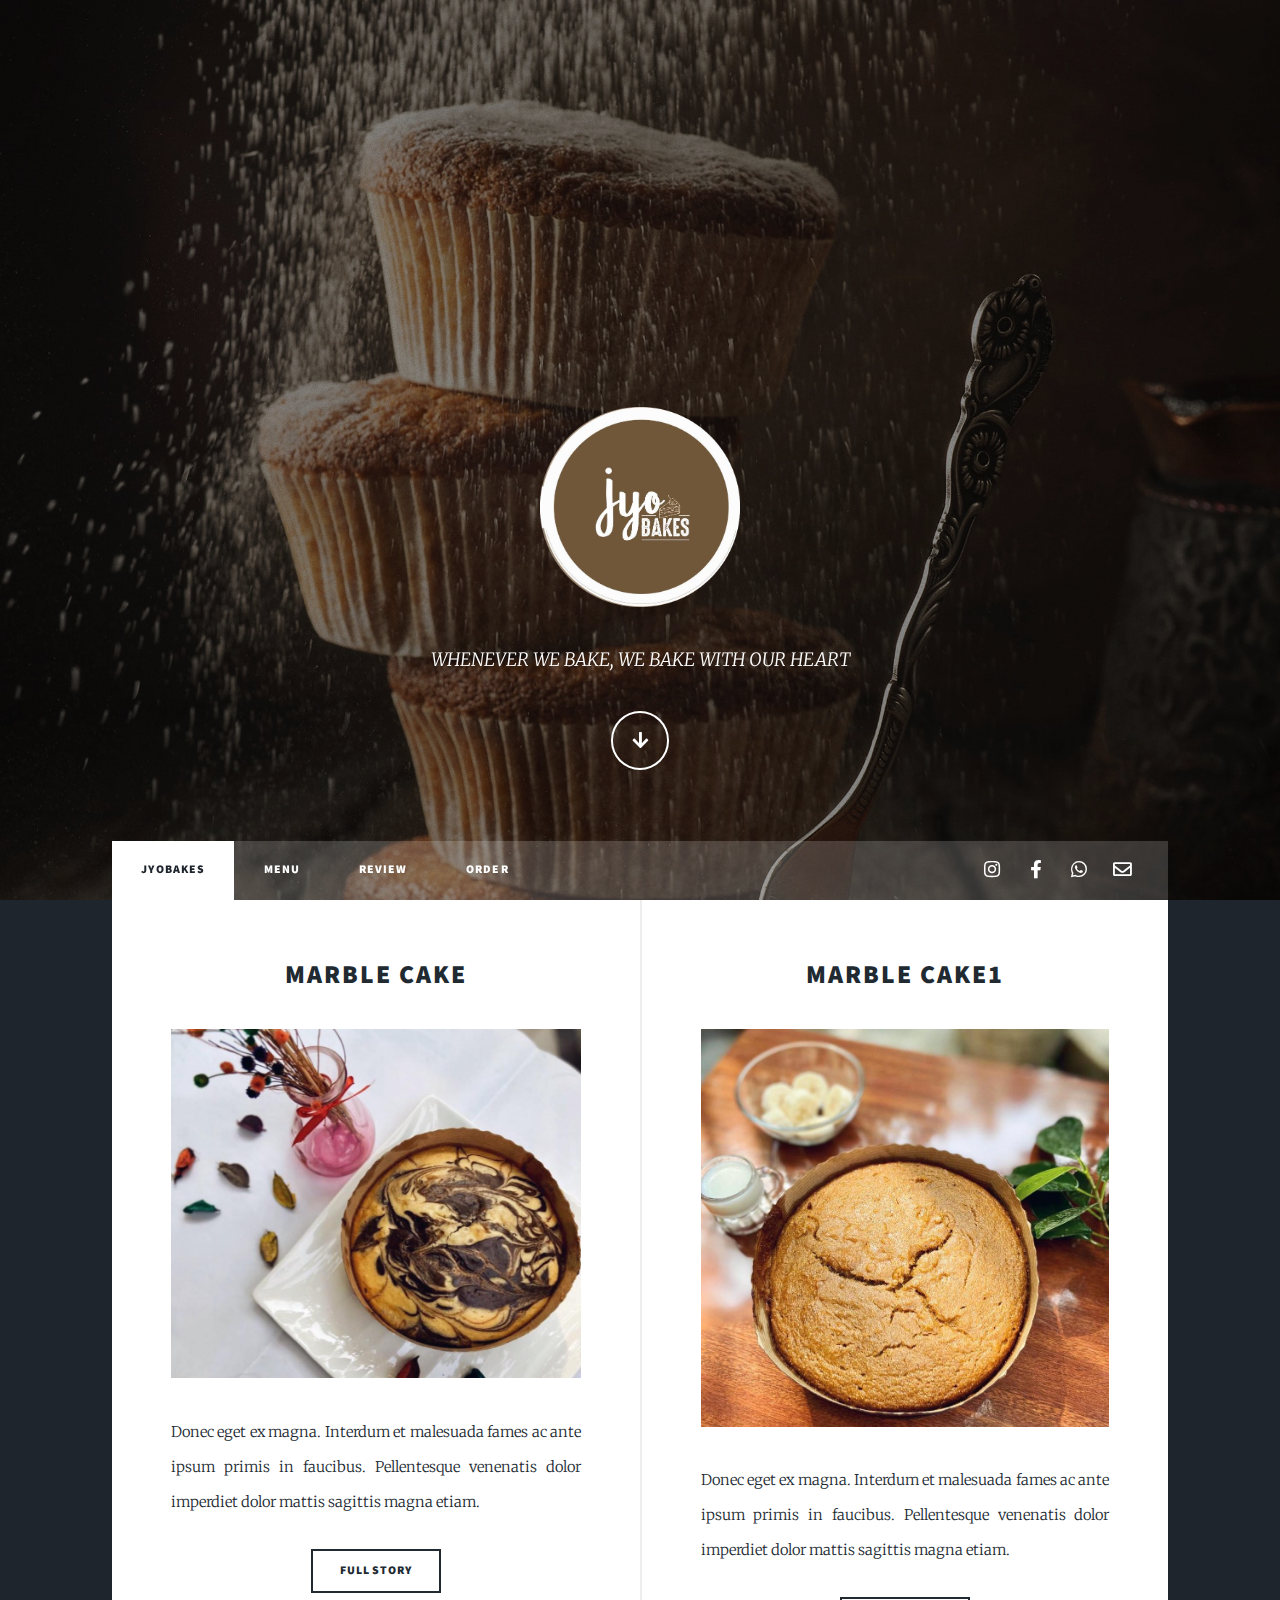
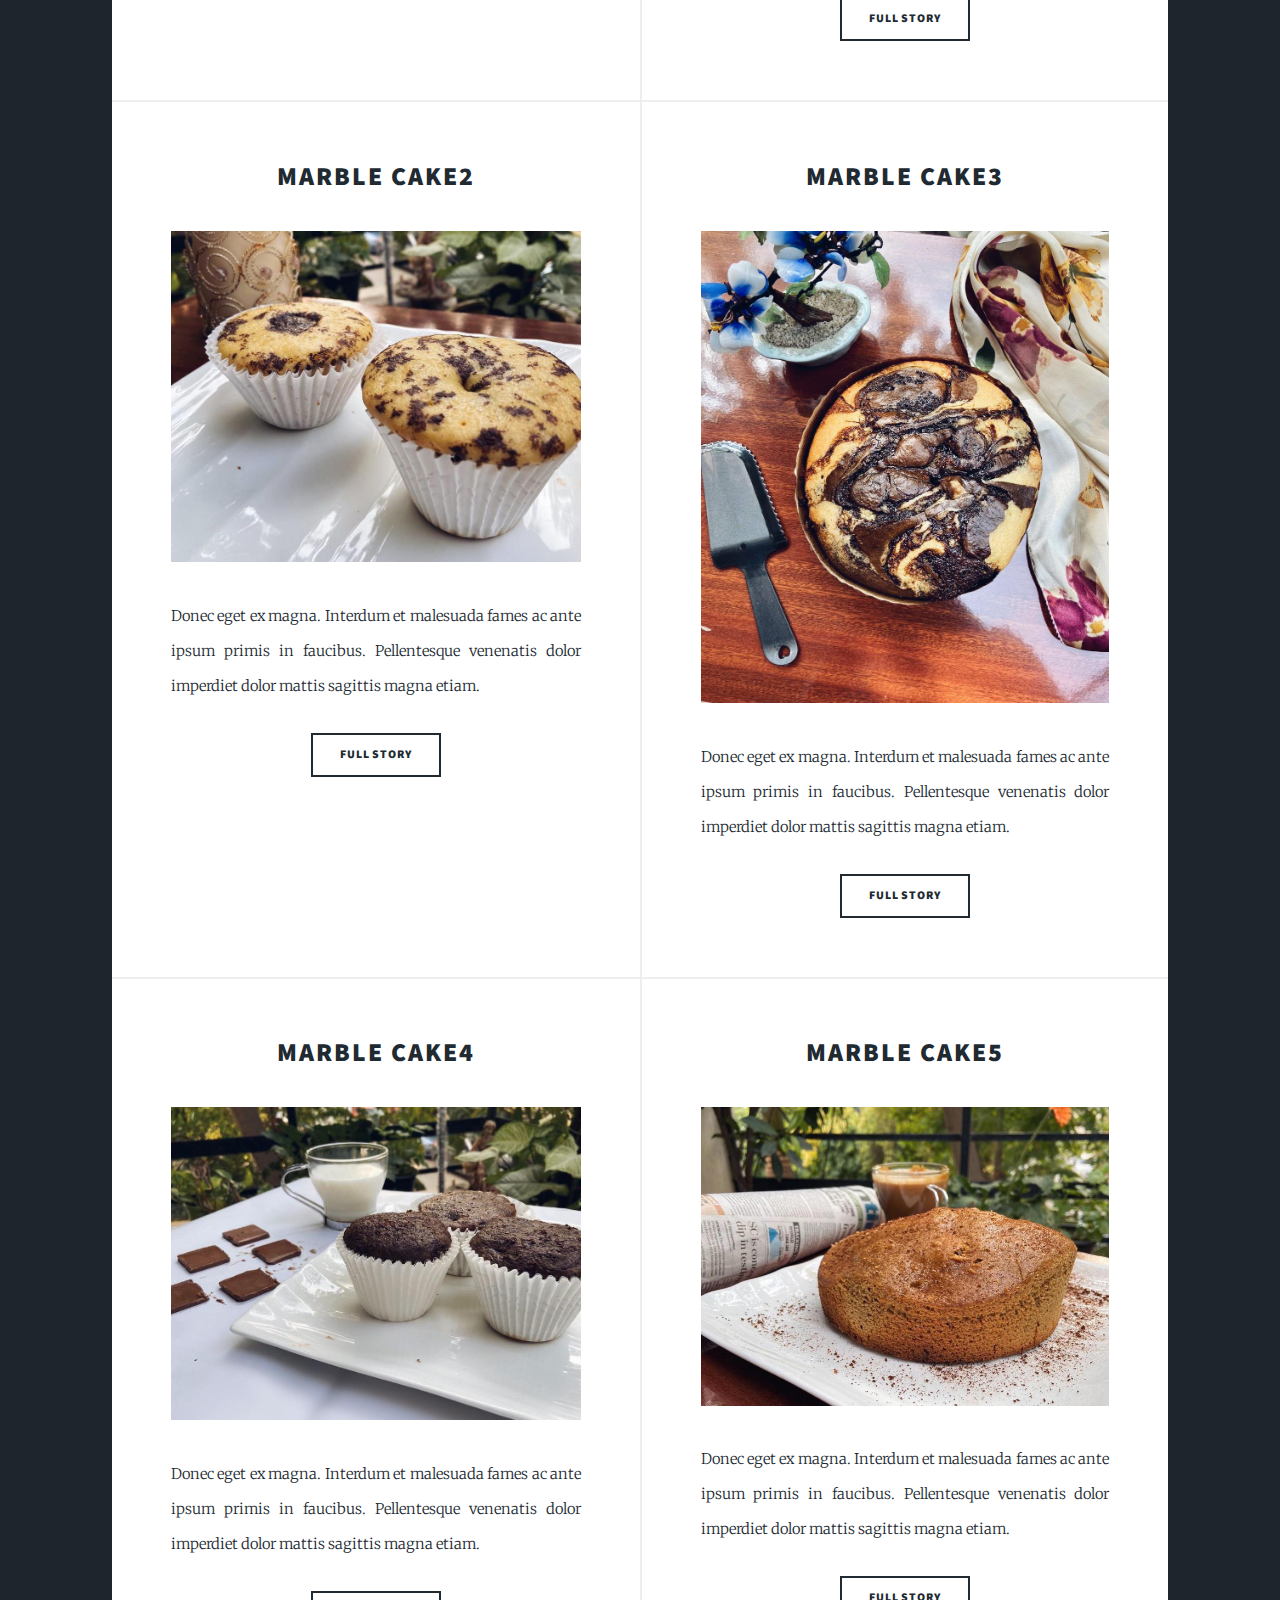
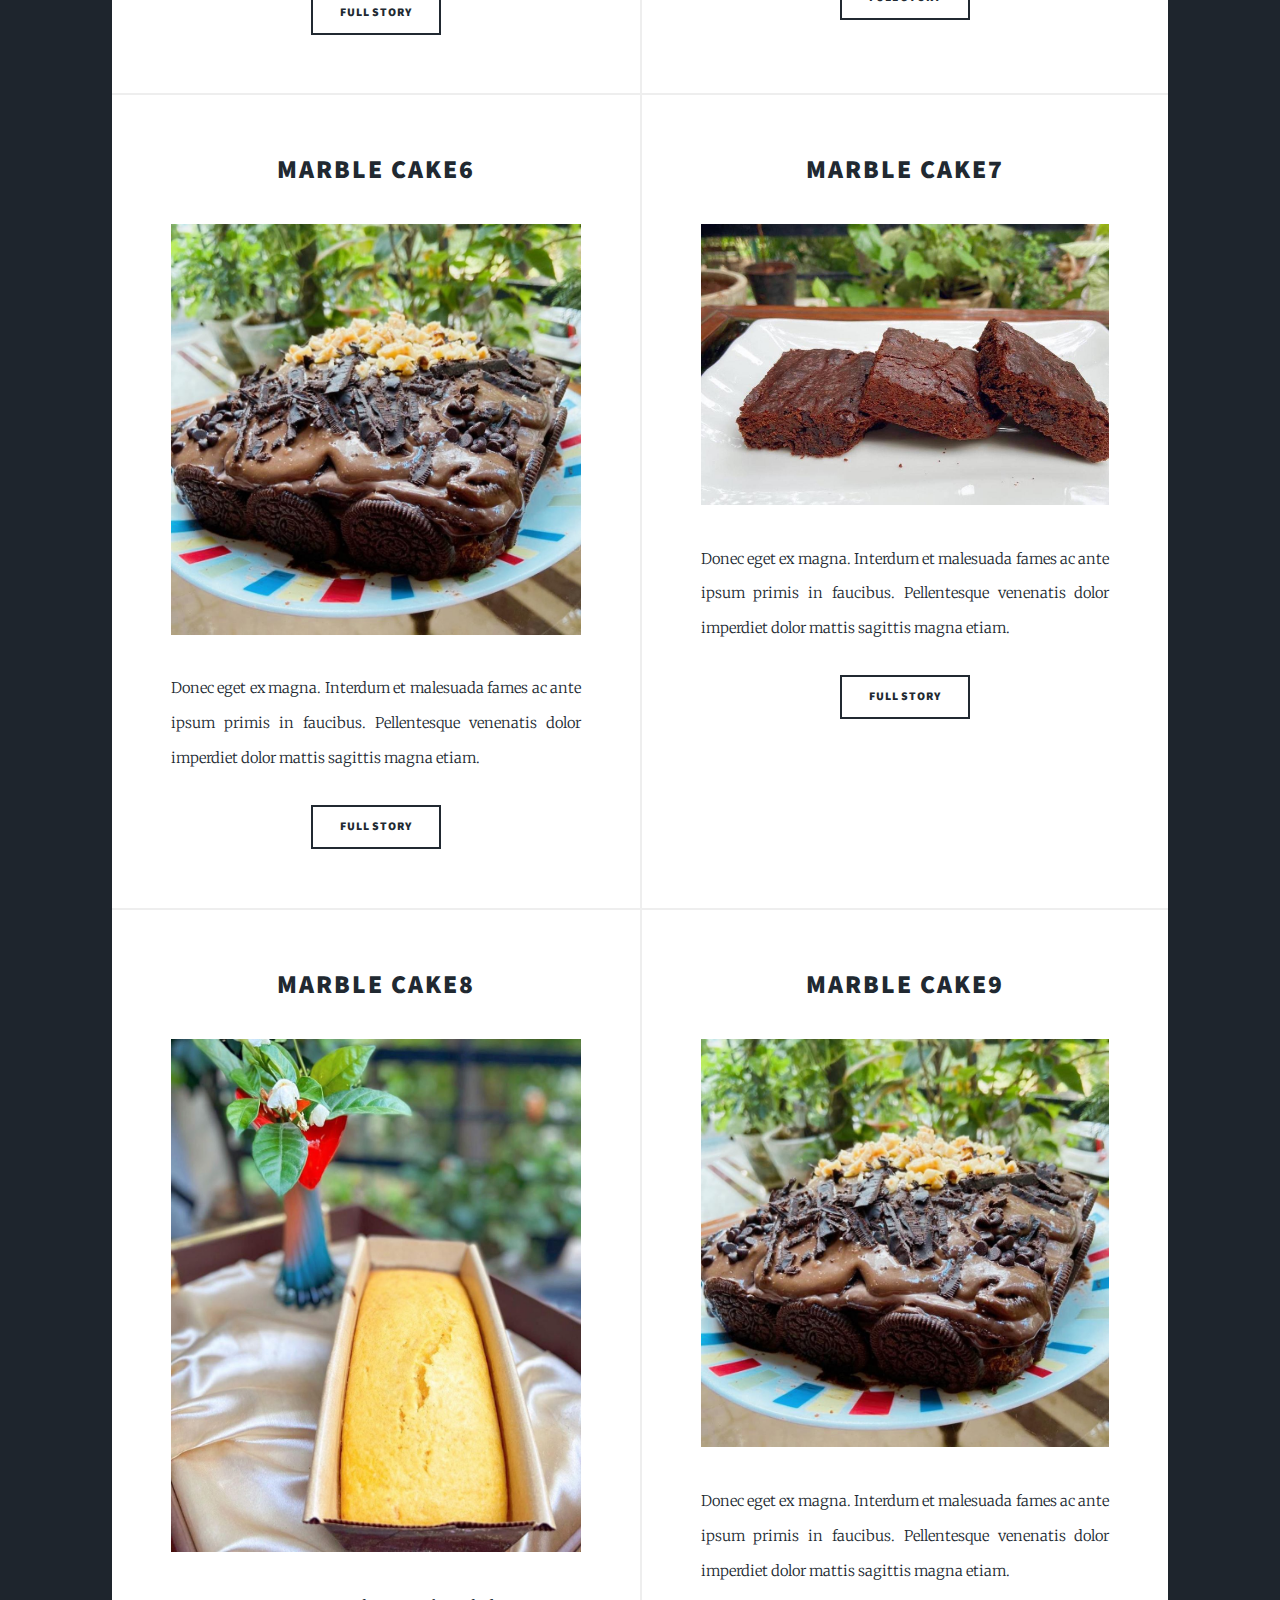
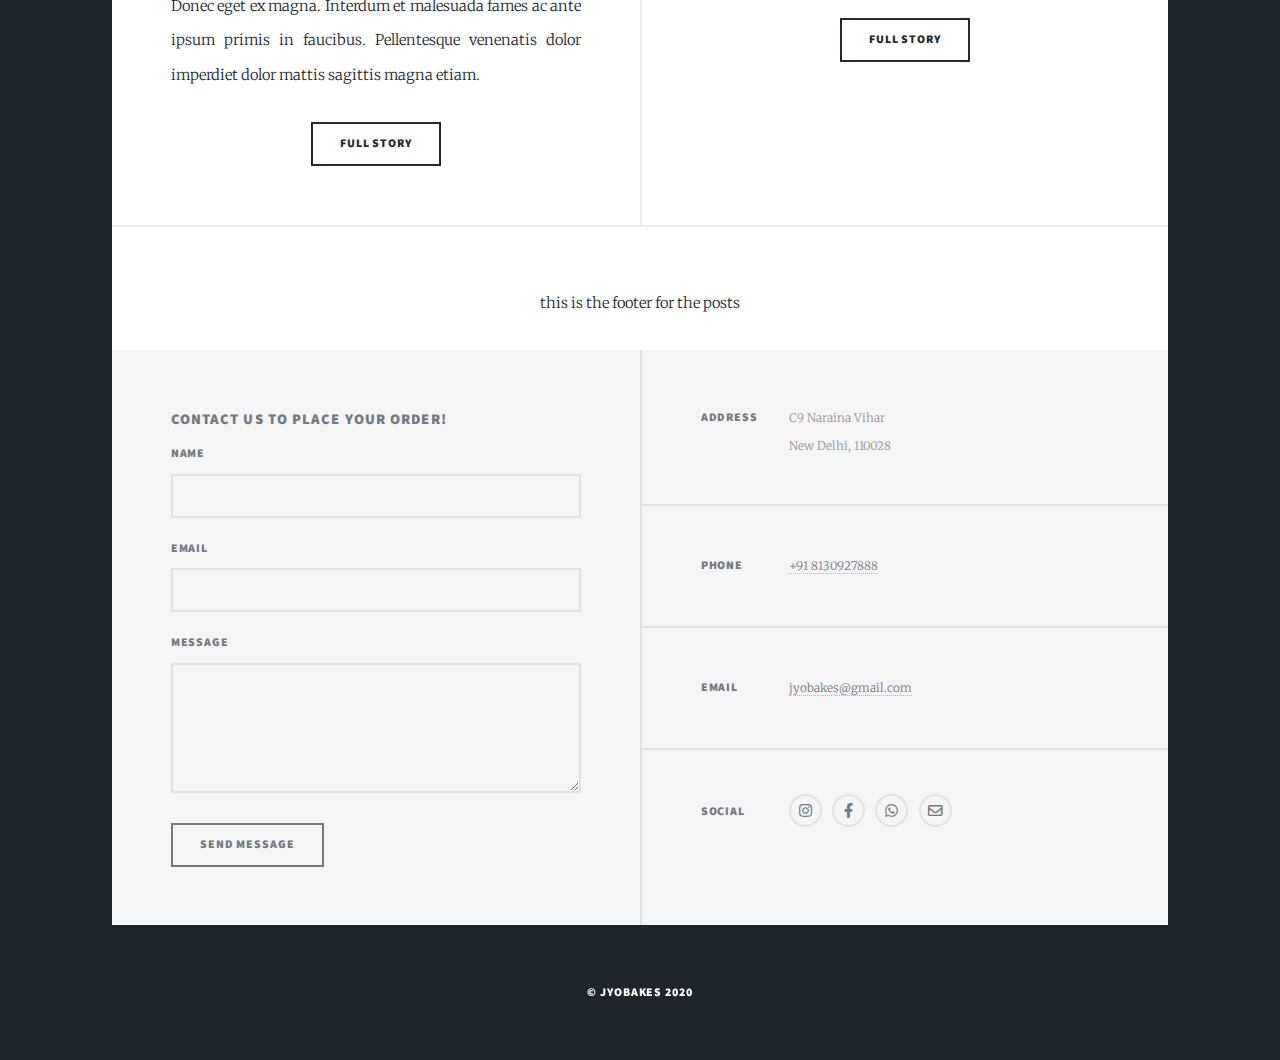
==== commit 0c08f946: "required form validation" ====
--- a/index.html
+++ b/index.html
@@ -39,9 +39,9 @@
 					<nav id="nav">
 						<ul class="links">
 							<li class="active"><a href="index.html">JyoBakes</a></li>
-							<li><a href="generic.html">Menu</a></li>
-							<li><a href="elements.html">Reviews</a></li>
-							<li><a href="#order">Order</a></li>
+							<li><a href="menu.html">Menu</a></li>
+							<li><a href="review.html">Review</a></li>
+							<li><a href="order.html">Order</a></li>
 
 						</ul>
 						<ul class="icons">
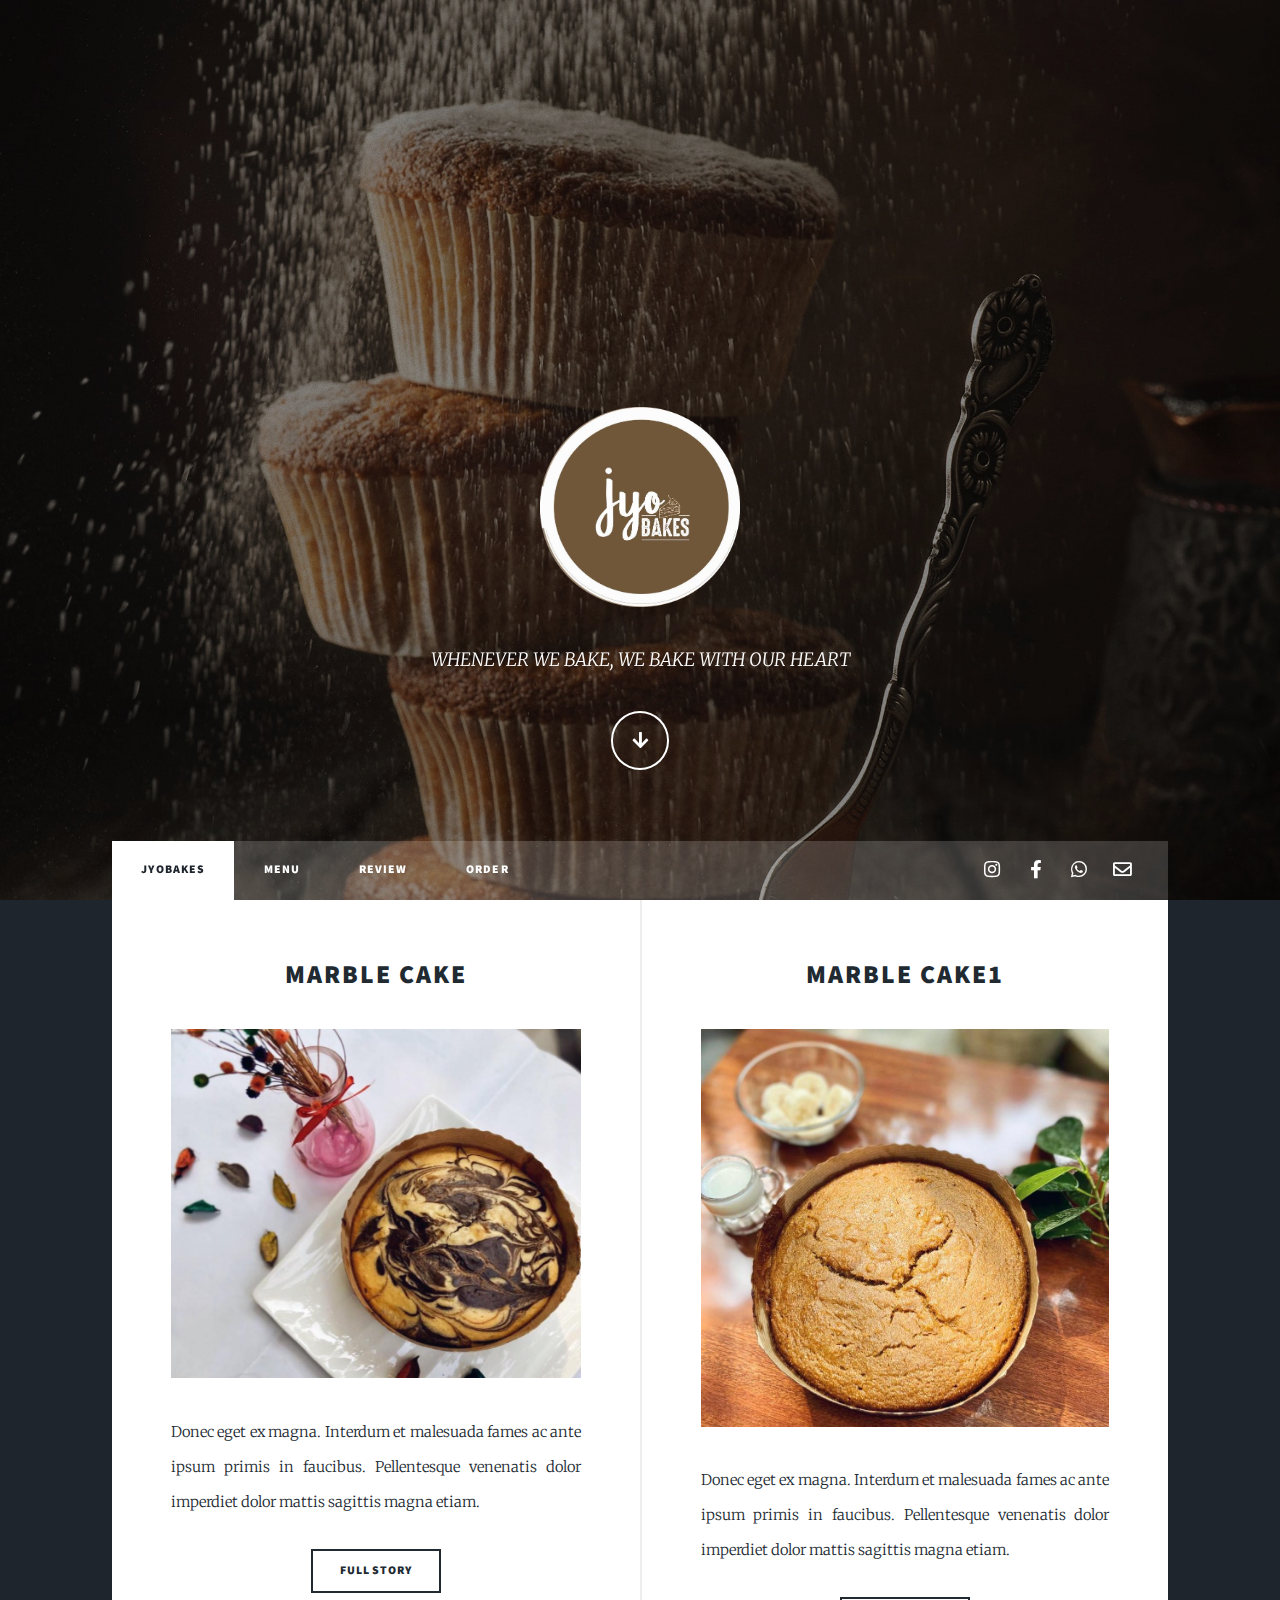
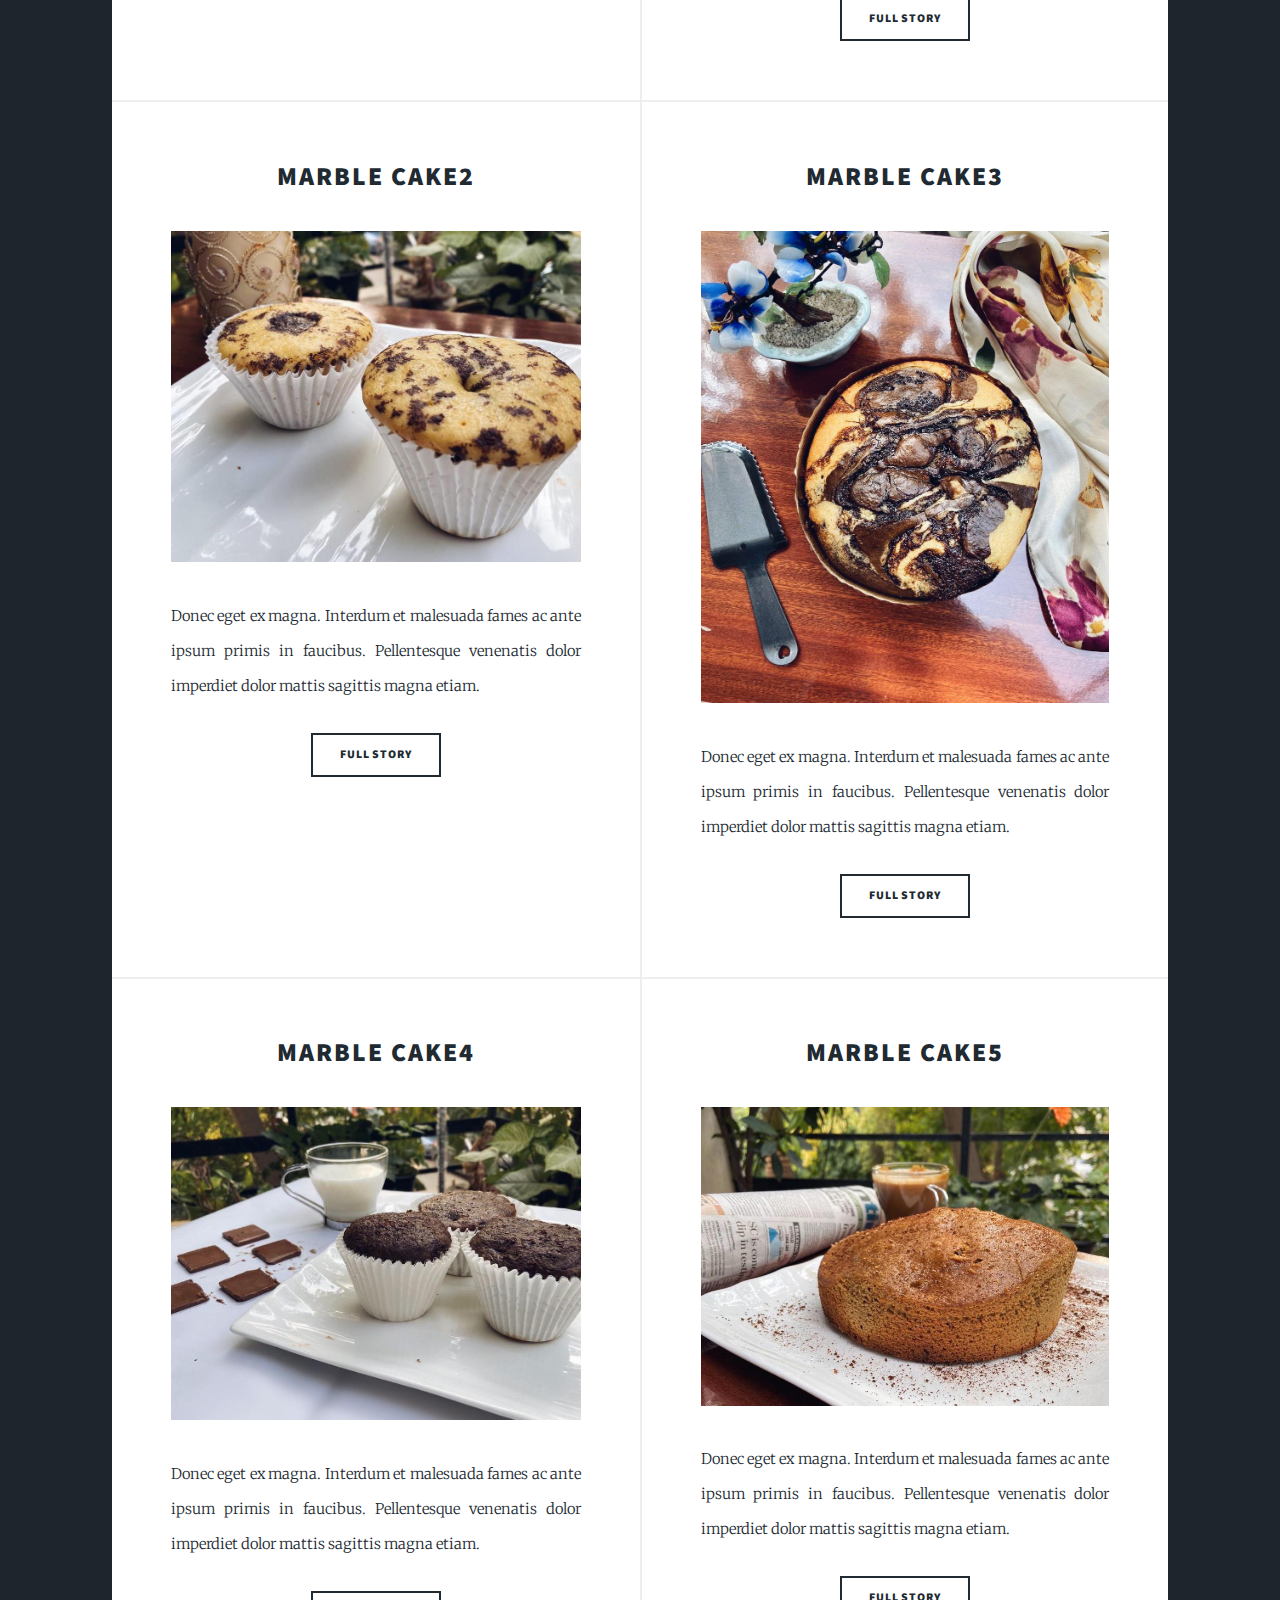
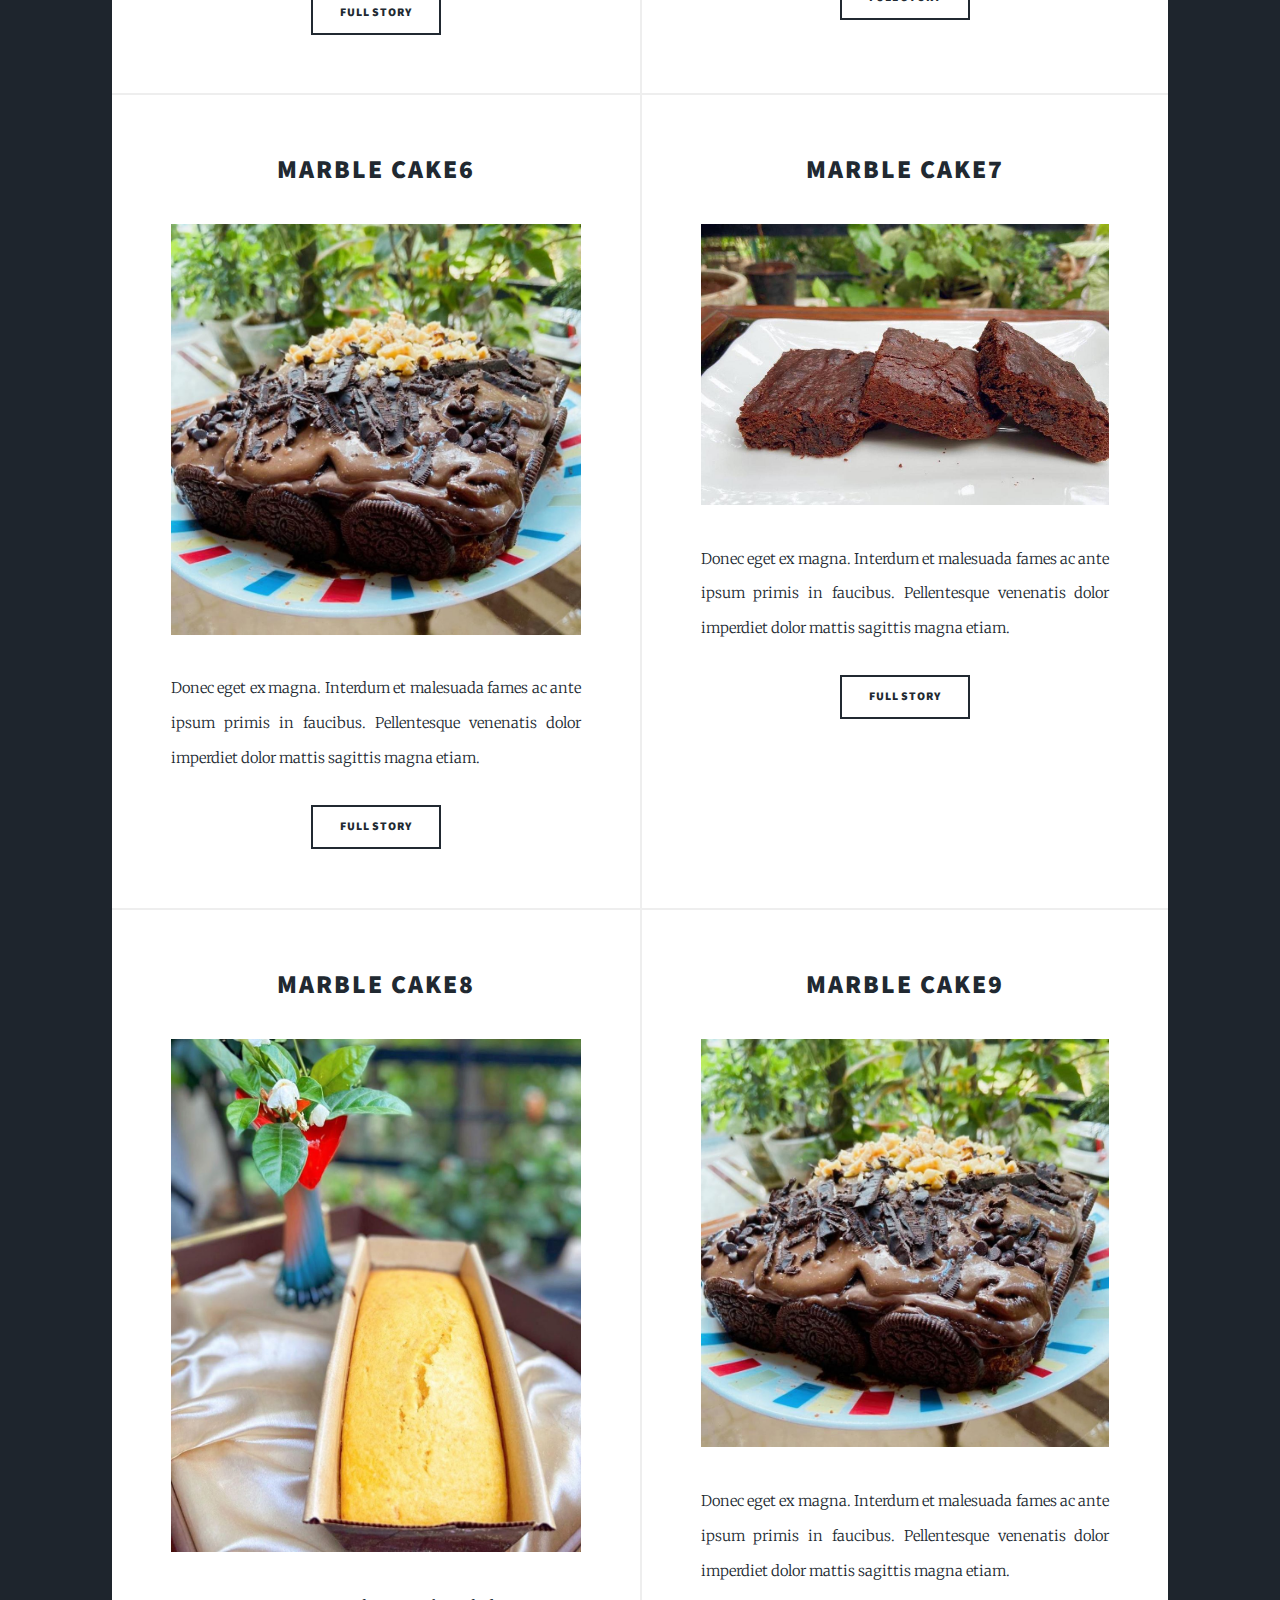
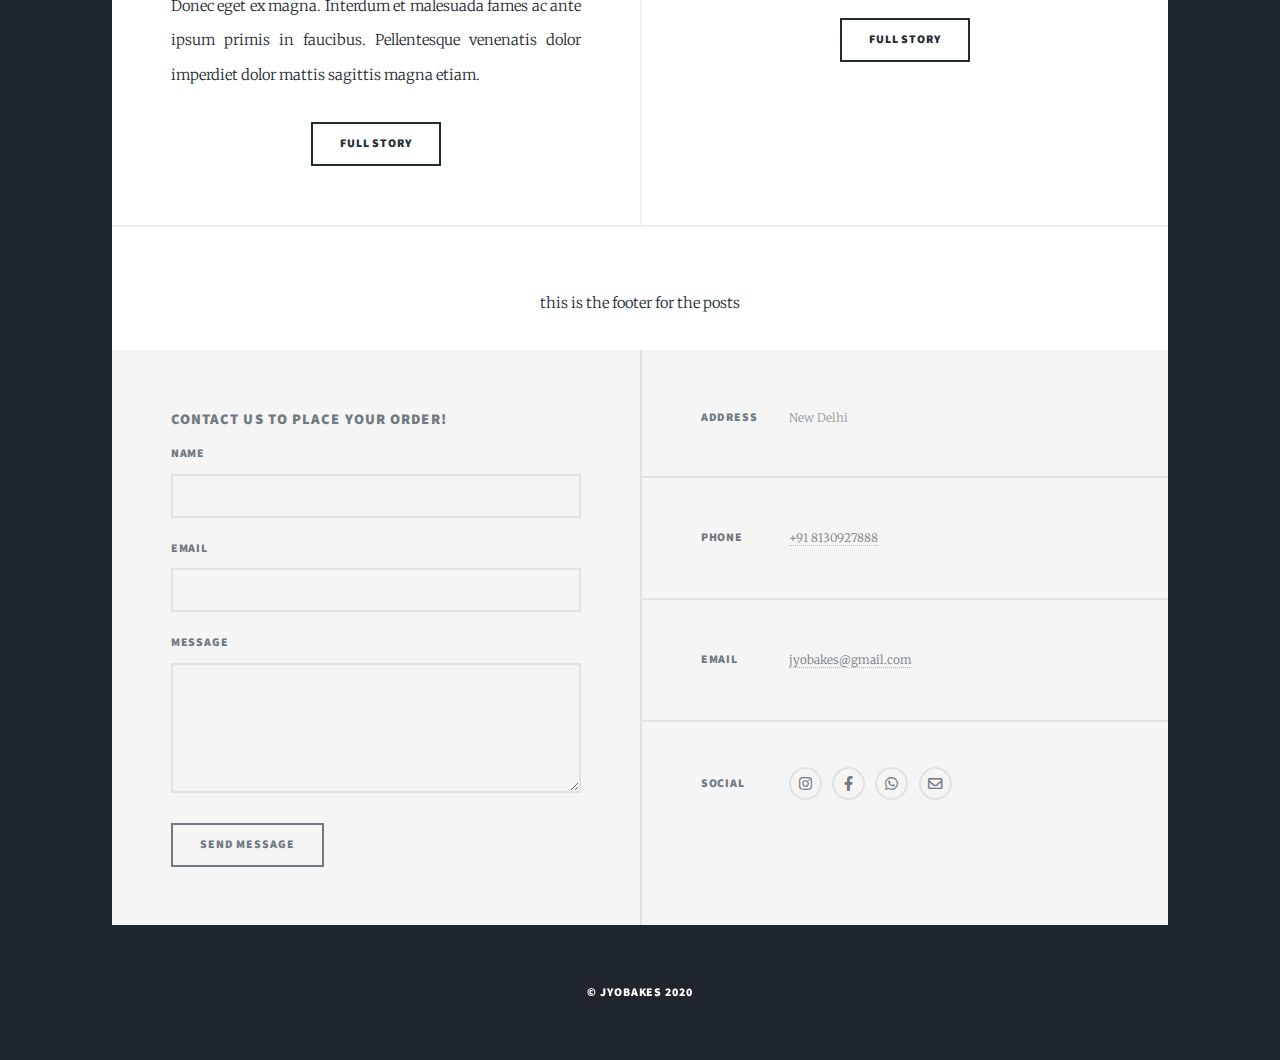
==== commit 736ecc0e: "order page update" ====
--- a/index.html
+++ b/index.html
@@ -7,7 +7,7 @@
 <html>
 	<head>
 		<title>JyoBakes</title>
-		<link rel="shortcut icon" href="logo.png" type="image/x-icon">
+		<link rel="shortcut icon" href="logo3.png" type="image/x-icon">
 		<meta charset="utf-8" />
 		<meta name="viewport" content="width=device-width, initial-scale=1, user-scalable=no" />
 		<link rel="stylesheet" href="assets/css/main.css" />
@@ -206,11 +206,10 @@
 								</ul>
 							</form>
 						</section>
-						<section class="split contact">
+						<section class="split contact invert">
 							<section class="alt">
 								<h3>Address</h3>
-								<p>C9 Naraina Vihar<br />
-								New Delhi, 110028</p>
+								<p>New Delhi</p>
 							</section>
 							<section>
 								<h3>Phone</h3>
--- a/assets/css/main.css
+++ b/assets/css/main.css
@@ -2599,7 +2599,6 @@
 		.icon.brands:before {
 			font-family: 'Font Awesome 5 Brands';
 		}
-
 /* Image */
 
 	.image {
@@ -2629,8 +2628,8 @@
 			display: block;
 			/*width: 100%;*/
 			margin: 0 0 4em 0;
-			height: 200px;
-			width: 200px;
+			height: 250px;
+			width: 250px;
 		}
 
 		#reviewItem {
@@ -3918,6 +3917,10 @@
 			width: 100%;
 			padding: 0;
 		}
+		#main > .posts>h3.nospace{
+			padding-top: 2rem;
+			padding-bottom: 1rem;
+		}
 
 			#main > .posts > * {
 				-moz-flex-shrink: 1;
@@ -4198,7 +4201,10 @@
 					}
 			}
 
-			
+			#main > .contact.invert {
+				/* margin-top: -0.325rem; */
+				background-color: #c0a88a !important;
+			}
 /* Footer */
 
 	#footer {
@@ -4545,6 +4551,8 @@
 						#footer > section.split.contact > section.alt > :last-child {
 							margin-top: -0.325rem;
 						}
+
+
 
 		#footer form label,
 		#footer h3,
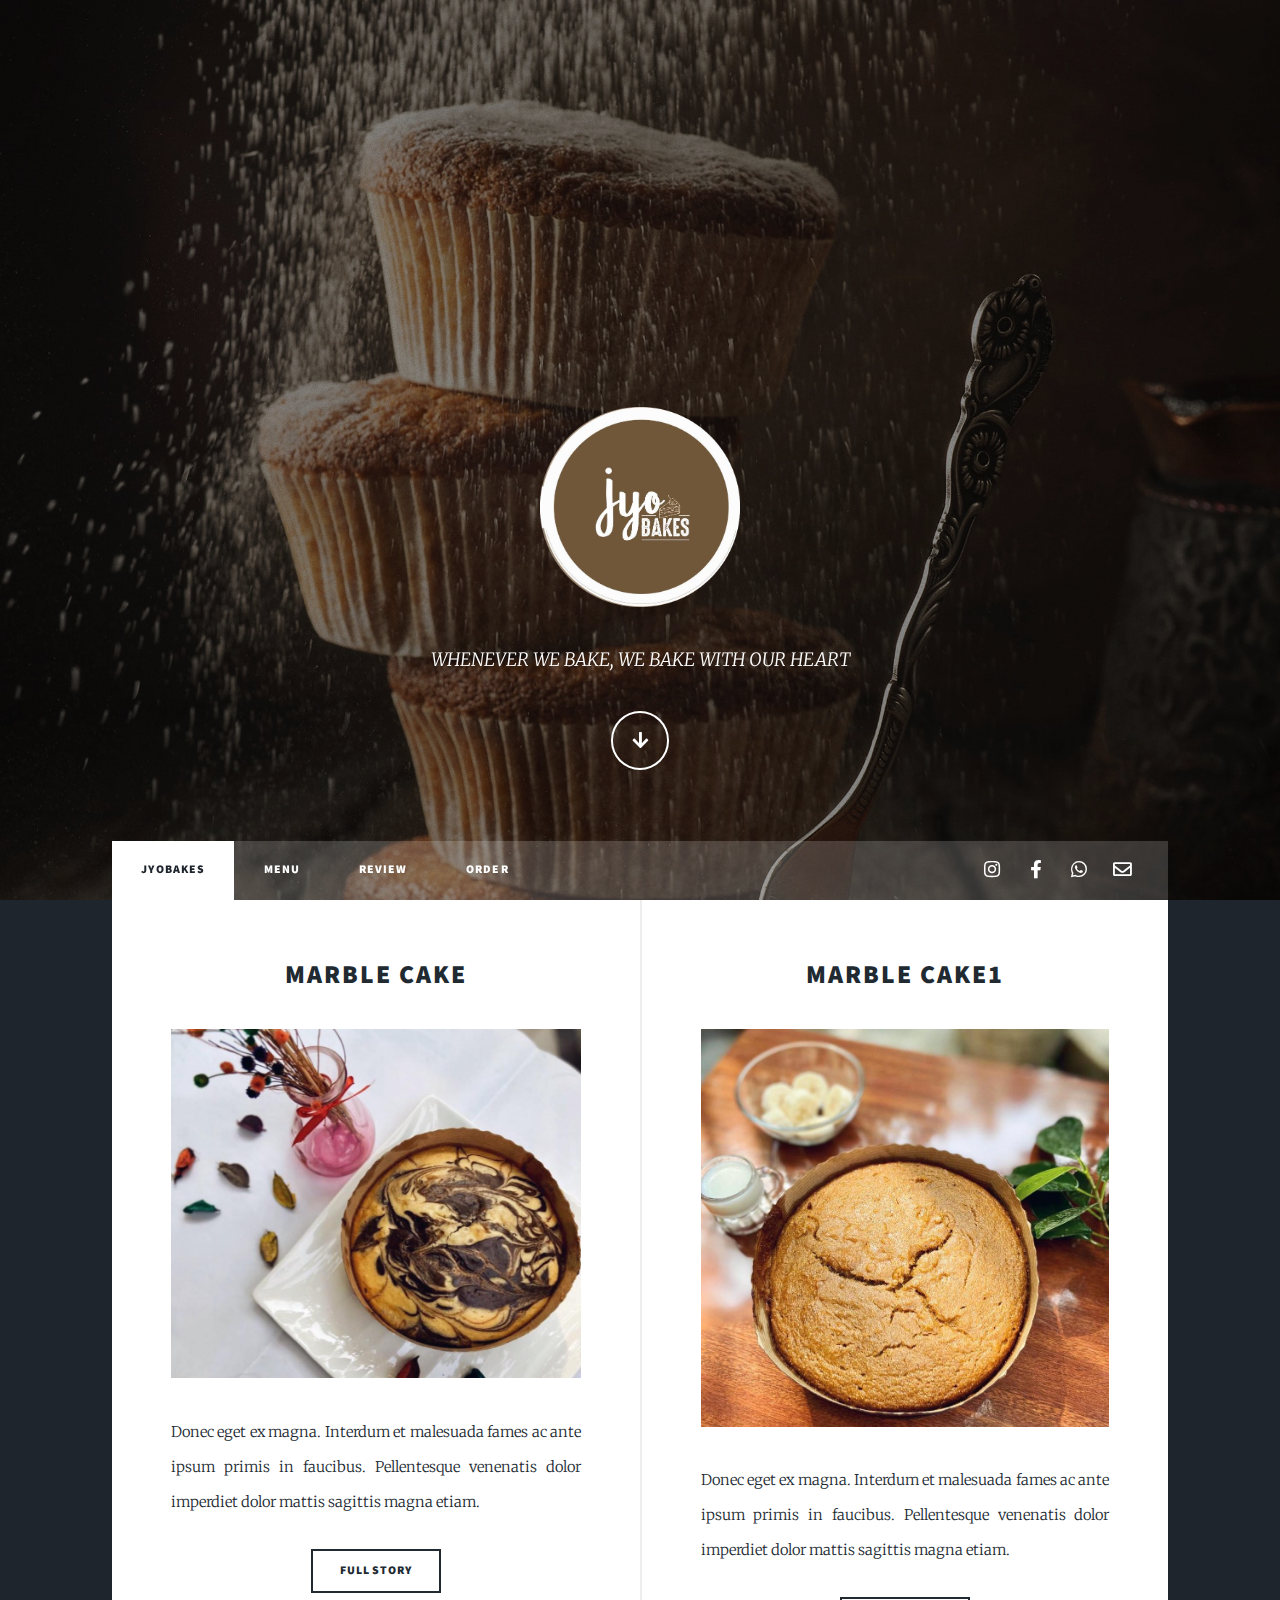
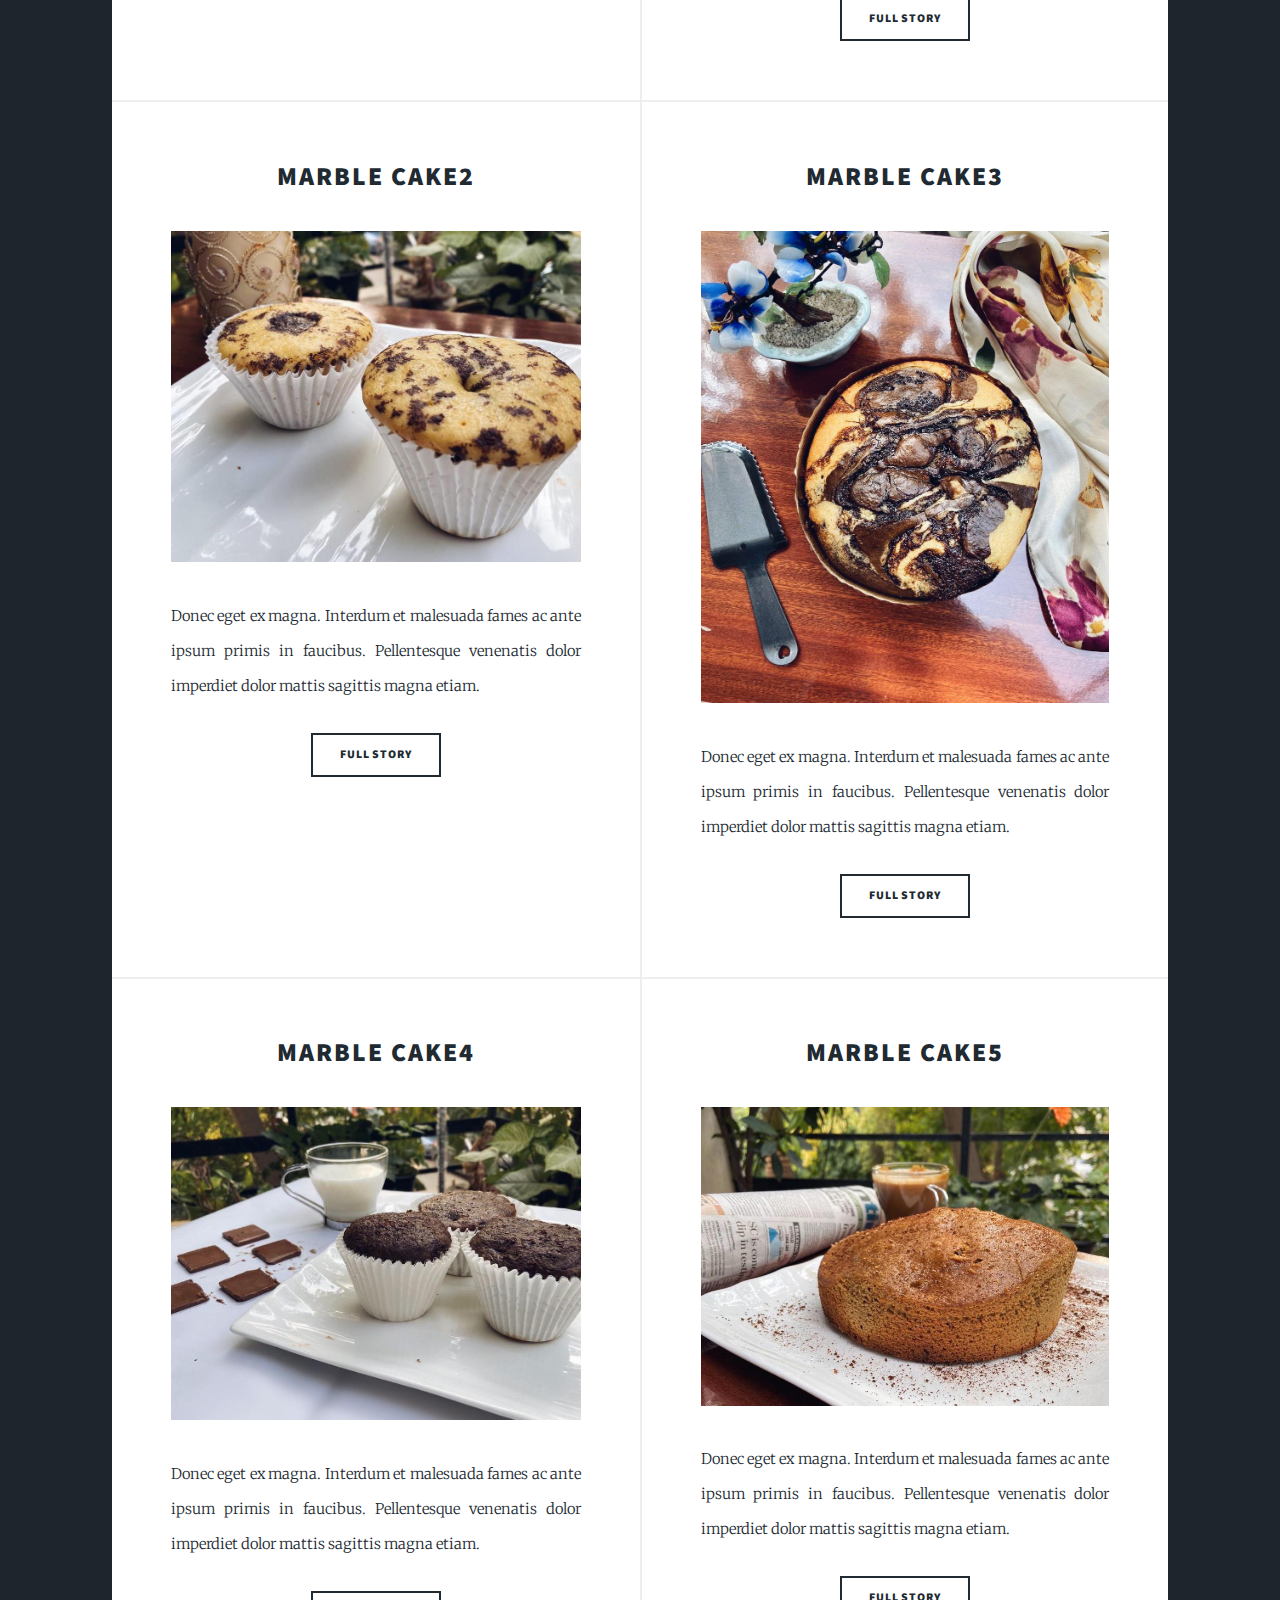
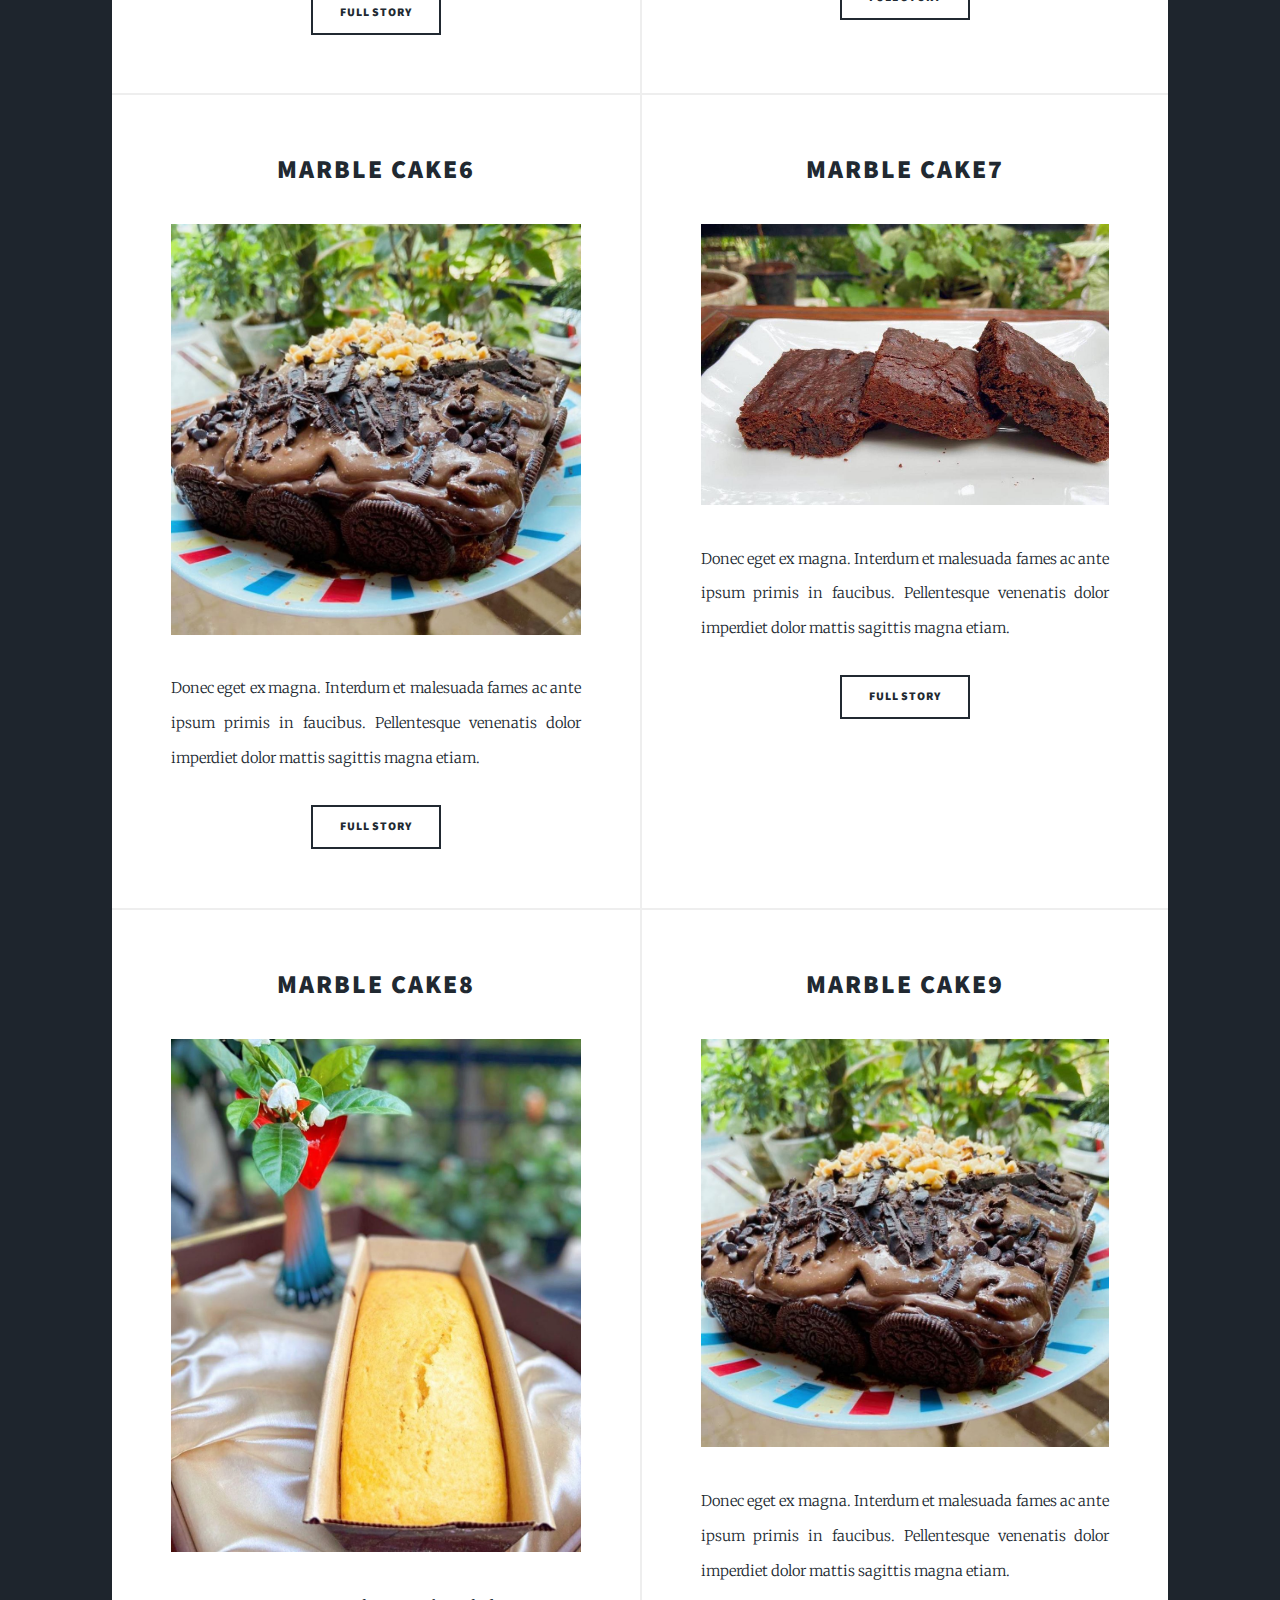
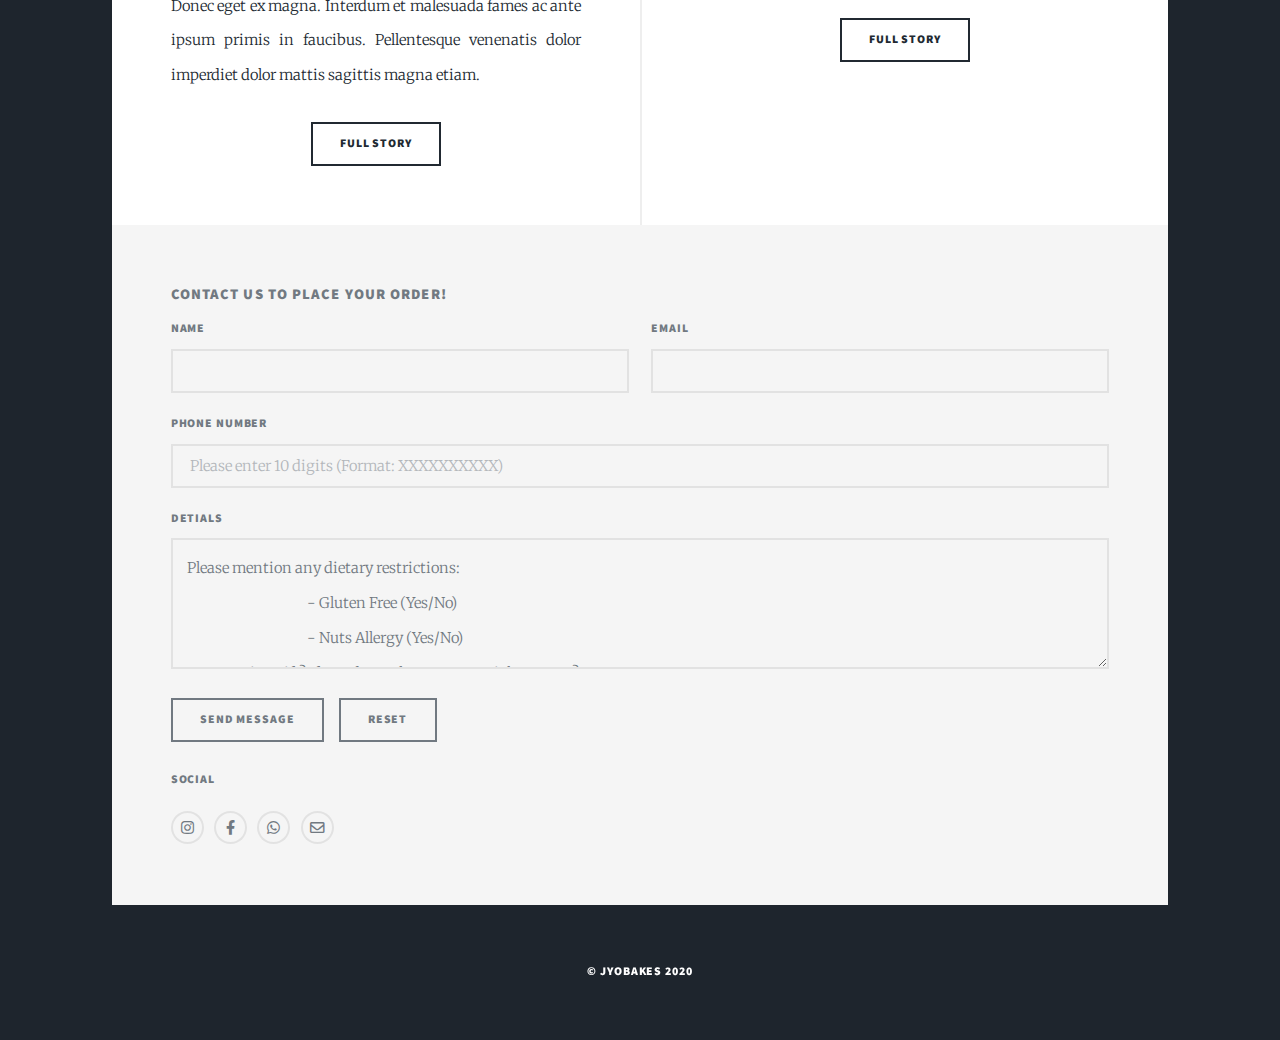
==== commit 0983fa05: "update" ====
--- a/index.html
+++ b/index.html
@@ -175,50 +175,45 @@
 								</article>
 							</section>
 							
-						<!-- Footer -->
-							<footer>
-								this is the footer for the posts
-							</footer>
-
 					</div>
 
 				<!-- Footer -->
 					<footer id="footer">
 						<section id="order">
 						<h4>Contact us to place your order! </h4>
-							<form method="post" action="#">
+							<form method="post" action="https://formspree.io/moqkrwpl">
 								<div class="fields">
+									<div class="field half">
+										<label for="name">Name</label>
+										<input type="text" name="Name" id="name" required="" />
+									</div>
+									<div class="field half">
+										<label for="email">Email</label>
+										<input type="text" name="Email" id="email" required=""/>
+									</div>
 									<div class="field">
-										<label for="name">Name</label>
-										<input type="text" name="name" id="name" />
+										<label for="phone">Phone Number</label>
+										<input type="text" id="phone" name="Phone" placeholder=" Please enter 10 digits (Format: XXXXXXXXXX) " pattern="[0-9]{10}" required="" />
 									</div>
 									<div class="field">
-										<label for="email">Email</label>
-										<input type="text" name="email" id="email" />
-									</div>
-									<div class="field">
-										<label for="message">Message</label>
-										<textarea name="message" id="message" rows="3"></textarea>
+										<label for="details">Detials</label>
+										<textarea  requried name="Details"  id="details" rows="3" required="" >Please mention any dietary restrictions:      
+					- Gluten Free (Yes/No)      
+					- Nuts Allergy (Yes/No)
+		Is it a gift? If yes, do you have any special message?
+					- Message:
+										</textarea>
 									</div>
 								</div>
 								<ul class="actions">
-									<li><input type="submit" value="Send Message" /></li>
-								</ul>
+									<li>
+											<input type="submit" value="Send Message"/>
+									</li>
+									<li>
+											<input type="reset" value="Reset" />
+									</li>
+							</ul>
 							</form>
-						</section>
-						<section class="split contact invert">
-							<section class="alt">
-								<h3>Address</h3>
-								<p>New Delhi</p>
-							</section>
-							<section>
-								<h3>Phone</h3>
-								<p><a href="#">+91 8130927888</a></p>
-							</section>
-							<section>
-								<h3>Email</h3>
-								<p><a href="#">jyobakes@gmail.com</a></p>
-							</section>
 							<section>
 								<h3>Social</h3>
 								<ul class="icons alt">
@@ -228,7 +223,8 @@
 									<li><a href="mailto:jyobakes@gmail.com" class="icon alt fa-envelope"><span class="label">Email</span></a></li>
 								</ul>
 							</section>
-						</section>
+					</section>
+
 					</footer>
 
 				<!-- Copyright -->
@@ -243,25 +239,6 @@
 			</div>
 
 		<!-- Scripts -->
-		<!-- <script>
-							// When the user scrolls the page, execute myFunction 
-				window.onscroll = function() {myFunction()};
-
-				// Get the header
-				var header = document.getElementById("nav");
-
-				// Get the offset position of the navbar
-				var sticky = header.offsetTop;
-
-				// Add the sticky class to the header when you reach its scroll position. Remove "sticky" when you leave the scroll position
-				function myFunction() {
-					if (window.pageYOffset > sticky) {
-						header.classList.add("sticky");
-					} else {
-						header.classList.remove("sticky");
-					}
-				}
-		</script> -->
 			<script src="assets/js/jquery.min.js"></script>
 			<script src="assets/js/jquery.scrollex.min.js"></script>
 			<script src="assets/js/jquery.scrolly.min.js"></script>
--- a/assets/css/main.css
+++ b/assets/css/main.css
@@ -4082,7 +4082,6 @@
 				position: absolute;
 				top: 50%;
 				margin: -1.5em 0 0 0;
-				background: url("../../images/arrow-b.png") no-repeat center center !important;
 			}
 
 			.carousel .forward:hover:before, .carousel .backward:hover:before {
